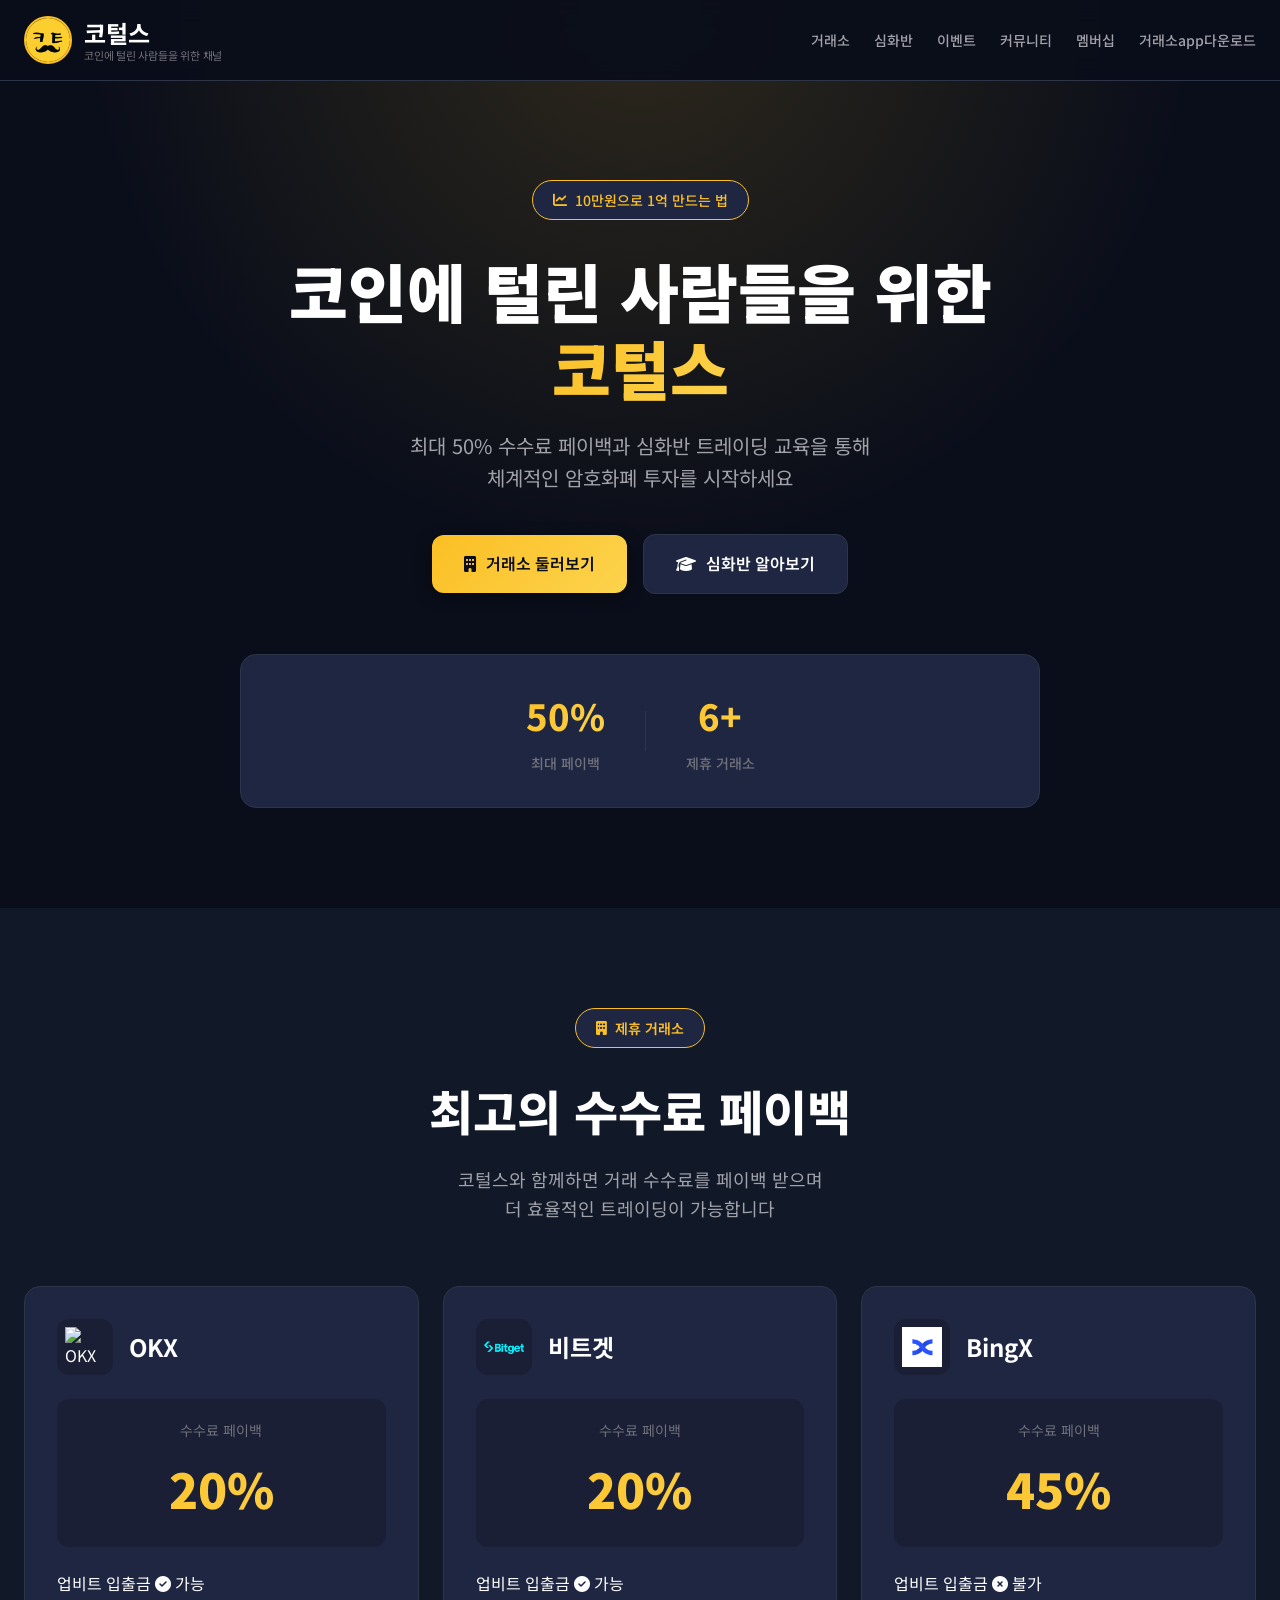
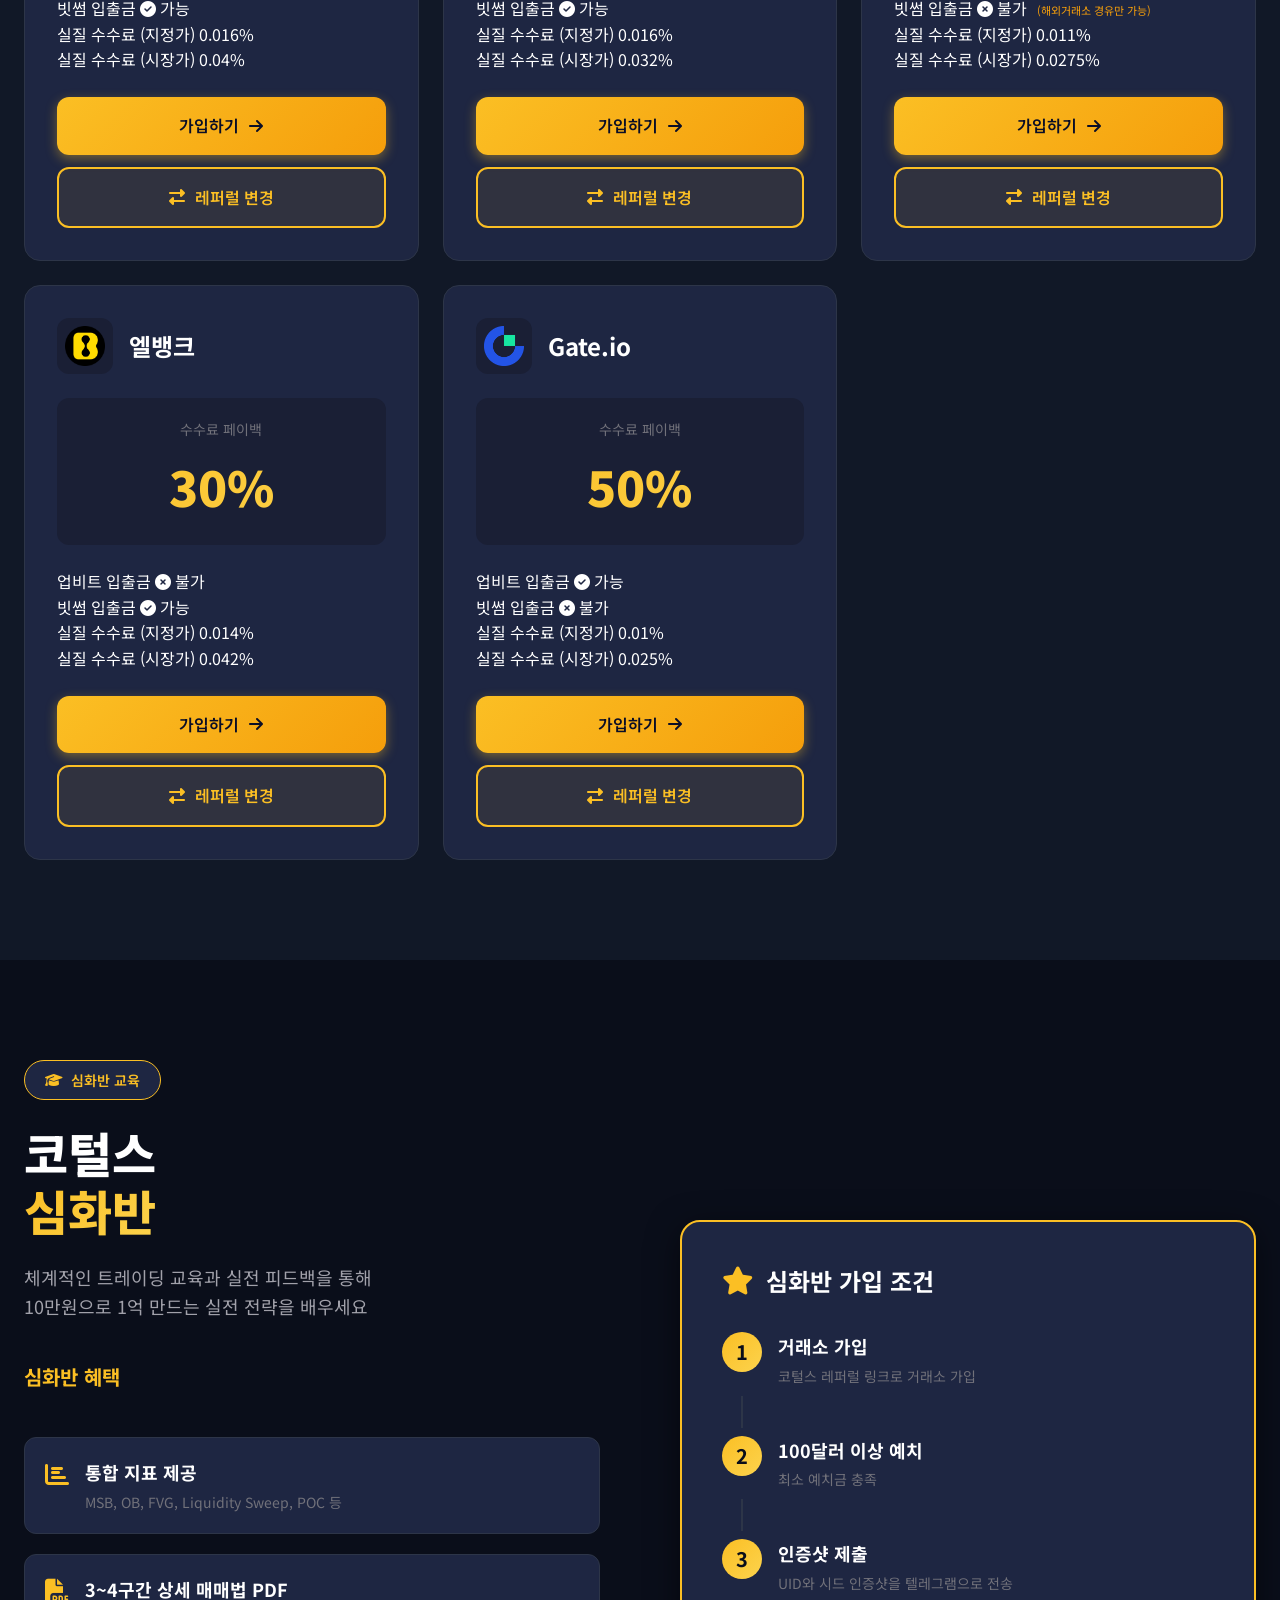
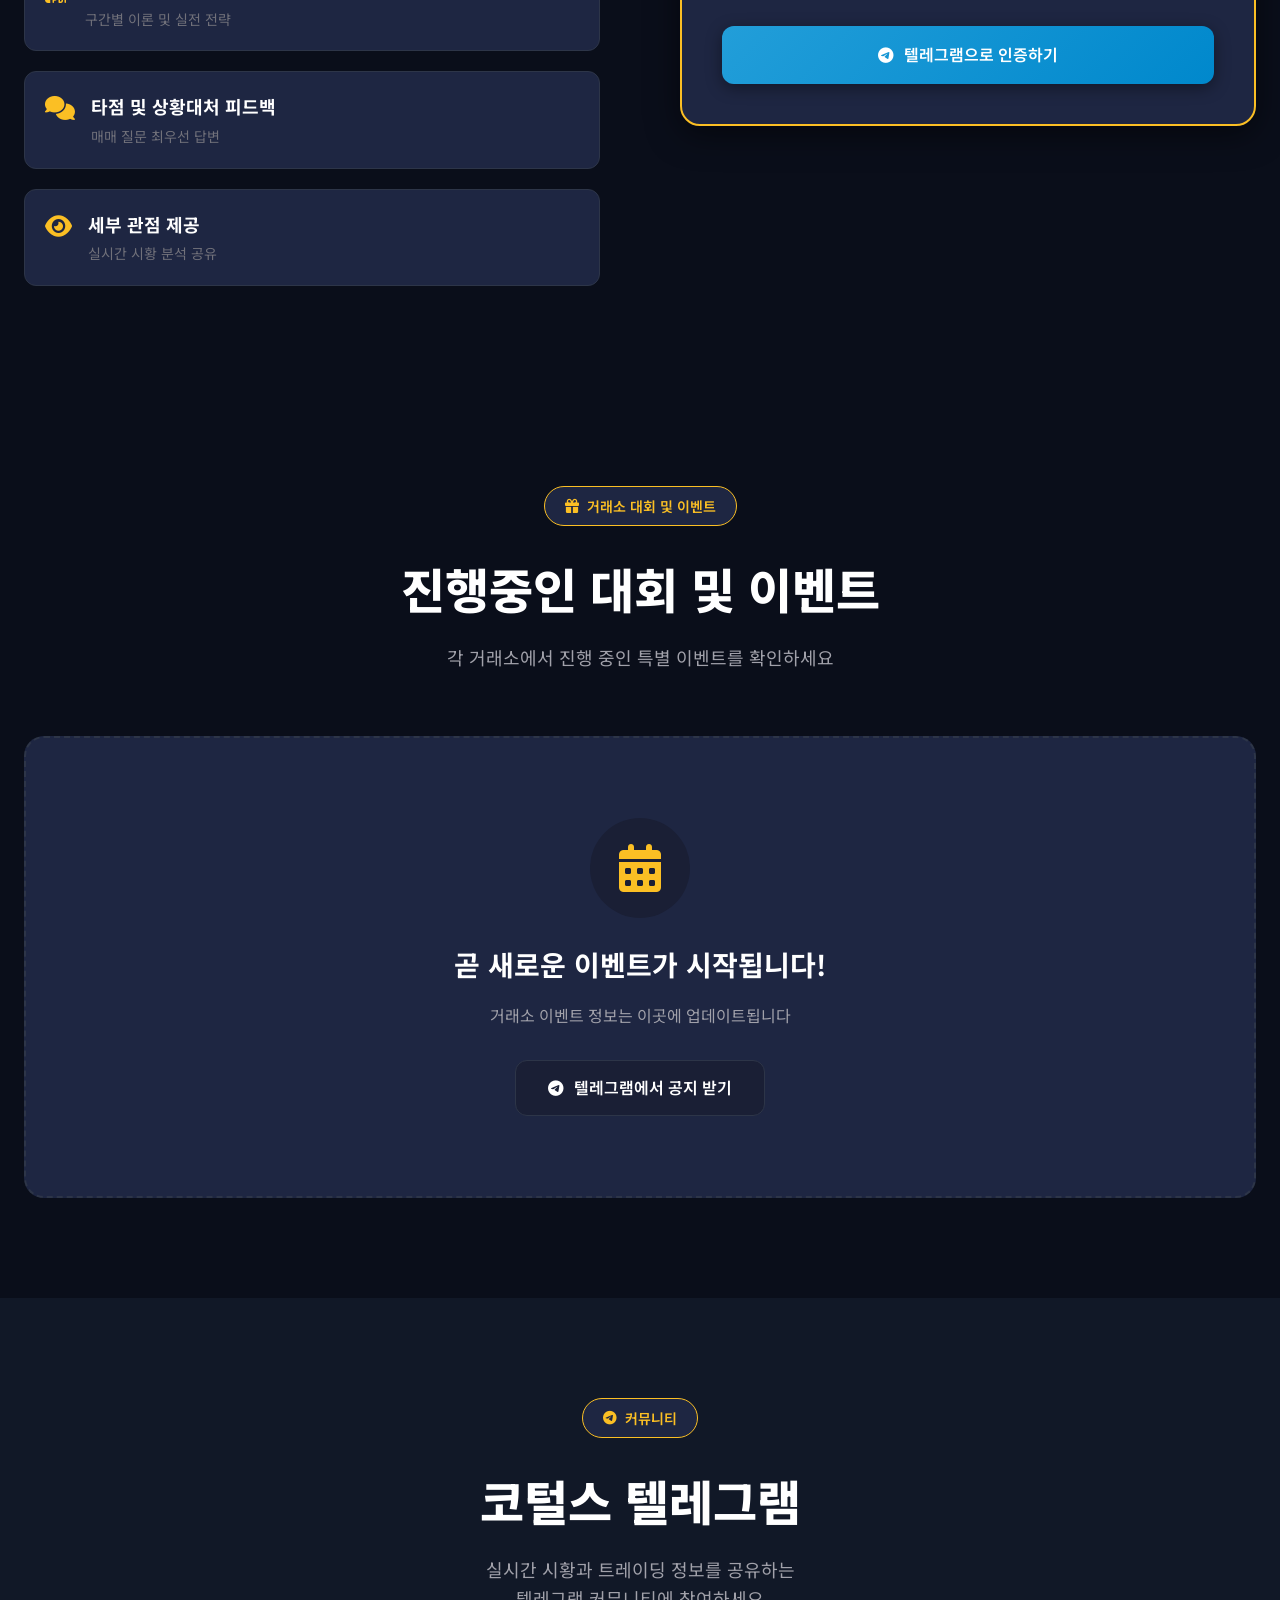
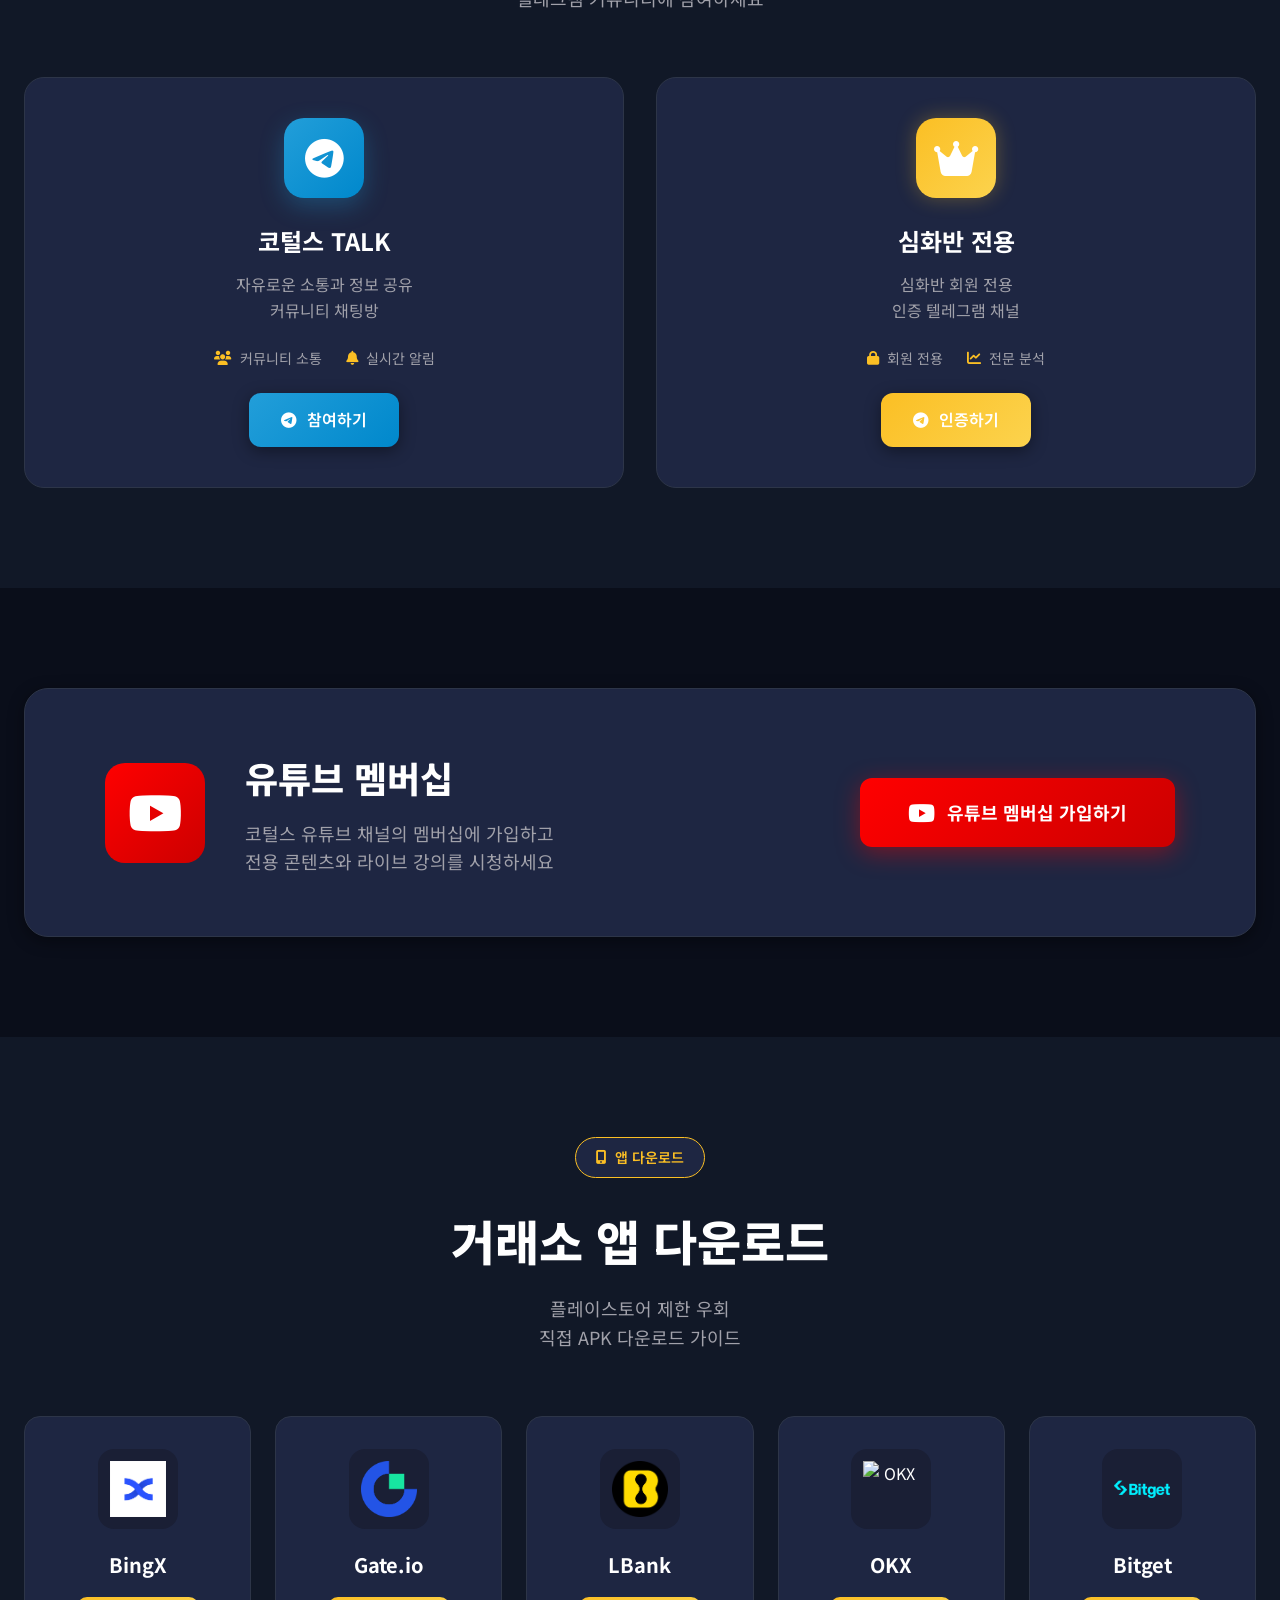
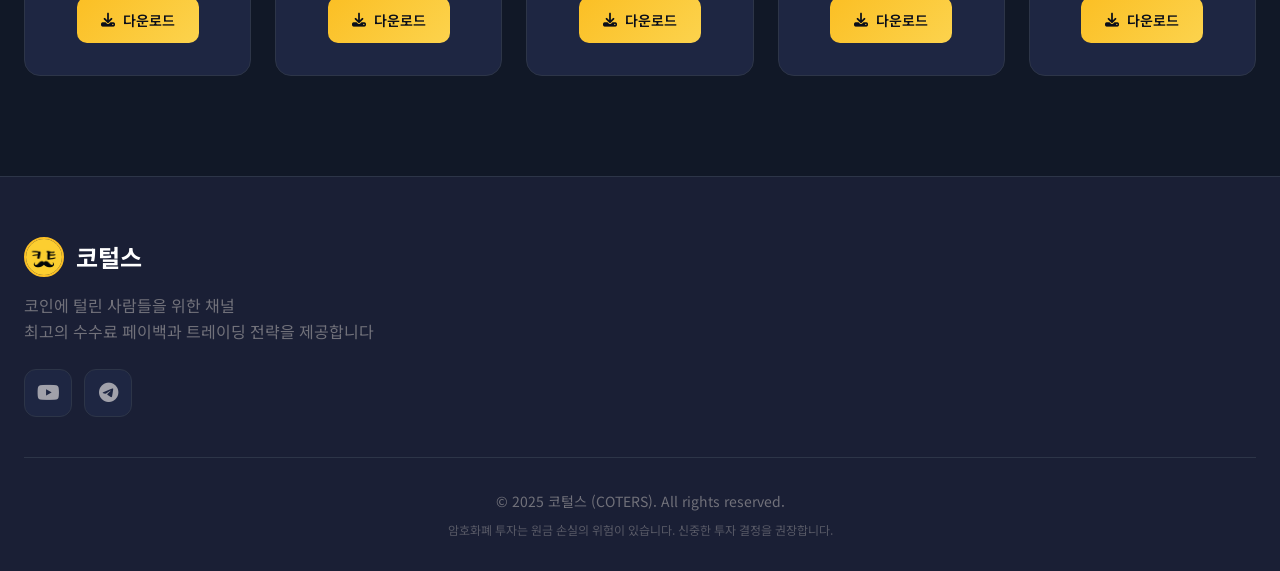
==== index.html @ d2470743 "Add files via upload" ====
<!DOCTYPE html>
<html lang="ko">
<head>
    <meta charset="UTF-8">
    <meta name="viewport" content="width=device-width, initial-scale=1.0">
    <title>코털스 - 코인에 털린 사람들을 위한 채널</title>
    <meta name="description" content="암호화폐 거래소 수수료 페이백 정보와 트레이딩 심화반 교육을 제공하는 코털스 커뮤니티">
    
    <!-- Fonts -->
    <link rel="preconnect" href="https://fonts.googleapis.com">
    <link rel="preconnect" href="https://fonts.gstatic.com" crossorigin>
    <link href="https://fonts.googleapis.com/css2?family=Noto+Sans+KR:wght@300;400;500;600;700;900&display=swap" rel="stylesheet">
    
    <!-- Font Awesome -->
    <link rel="stylesheet" href="https://cdn.jsdelivr.net/npm/@fortawesome/fontawesome-free@6.4.0/css/all.min.css">
    
    <!-- CSS -->
    <link rel="stylesheet" href="css/style.css">
</head>
<body>
    <!-- Header -->
    <header class="header">
        <div class="container">
            <div class="header-content">
                <div class="logo">
                    <img src="images/coters-logo.jpg" alt="코털스" class="logo-image">
                    <div class="logo-text-wrapper">
                        <span class="logo-text">코털스</span>
                        <span class="logo-subtitle">코인에 털린 사람들을 위한 채널</span>
                    </div>
                </div>
                <nav class="nav">
                    <a href="#exchanges" class="nav-link">거래소</a>
                    <a href="#premium" class="nav-link">심화반</a>
                    <a href="#events" class="nav-link">이벤트</a>
                    <a href="#community" class="nav-link">커뮤니티</a>
                    <a href="#membership" class="nav-link">멤버십</a>
                    <a href="#app-download" class="nav-link">거래소app다운로드</a>
                </nav>
                <button class="mobile-menu-btn" id="mobileMenuBtn">
                    <i class="fas fa-bars"></i>
                </button>
            </div>
        </div>
    </header>

    <!-- Mobile Menu -->
    <div class="mobile-menu" id="mobileMenu">
        <div class="mobile-menu-content">
            <a href="#exchanges" class="mobile-menu-link">거래소</a>
            <a href="#premium" class="mobile-menu-link">심화반</a>
            <a href="#events" class="mobile-menu-link">이벤트</a>
            <a href="#community" class="mobile-menu-link">커뮤니티</a>
            <a href="#membership" class="mobile-menu-link">멤버십</a>
            <a href="#app-download" class="mobile-menu-link">거래소app다운로드</a>
        </div>
    </div>

    <!-- Hero Section -->
    <section class="hero">
        <div class="hero-background"></div>
        <div class="container">
            <div class="hero-content">
                <div class="hero-badge">
                    <i class="fas fa-chart-line"></i>
                    10만원으로 1억 만드는 법
                </div>
                <h1 class="hero-title">
                    코인에 털린 사람들을 위한<br>
                    <span class="gradient-text">코털스</span>
                </h1>
                <p class="hero-description">
                    최대 50% 수수료 페이백과 심화반 트레이딩 교육을 통해<br>
                    체계적인 암호화폐 투자를 시작하세요
                </p>
                <div class="hero-buttons">
                    <a href="#exchanges" class="btn-hero-primary">
                        <i class="fas fa-building"></i>
                        거래소 둘러보기
                    </a>
                    <a href="#premium" class="btn-hero-secondary">
                        <i class="fas fa-graduation-cap"></i>
                        심화반 알아보기
                    </a>
                </div>
                <div class="hero-stats">
                    <div class="stat-item">
                        <div class="stat-number">50%</div>
                        <div class="stat-label">최대 페이백</div>
                    </div>
                    <div class="stat-divider"></div>
                    <div class="stat-item">
                        <div class="stat-number">6+</div>
                        <div class="stat-label">제휴 거래소</div>
                    </div>
                </div>
            </div>
        </div>
    </section>

    <!-- Exchanges Section -->
    <section class="exchanges" id="exchanges">
        <div class="container">
            <div class="section-header">
                <div class="section-badge">
                    <i class="fas fa-building"></i>
                    제휴 거래소
                </div>
                <h2 class="section-title">최고의 수수료 페이백</h2>
                <p class="section-description">
                    코털스와 함께하면 거래 수수료를 페이백 받으며<br>
                    더 효율적인 트레이딩이 가능합니다
                </p>
            </div>

            <div class="exchanges-grid">
                <!-- OKX -->
                <div class="exchange-card" data-exchange="okx">
                    <div class="exchange-header">
                        <div class="exchange-logo">
                            <img src="images/okx-logo.svg" alt="OKX">
                        </div>
                        <h3 class="exchange-name">OKX</h3>
                    </div>
                    <div class="exchange-payback">
                        <div class="payback-label">수수료 페이백</div>
                        <div class="payback-rate">20%</div>
                    </div>
                    <div class="exchange-info">
                        <div class="info-row">
                            <span class="info-label">업비트 입출금</span>
                            <span class="info-value success"><i class="fas fa-check-circle"></i> 가능</span>
                        </div>
                        <div class="info-row">
                            <span class="info-label">빗썸 입출금</span>
                            <span class="info-value success"><i class="fas fa-check-circle"></i> 가능</span>
                        </div>
                        <div class="info-row">
                            <span class="info-label">실질 수수료 (지정가)</span>
                            <span class="info-value">0.016%</span>
                        </div>
                        <div class="info-row">
                            <span class="info-label">실질 수수료 (시장가)</span>
                            <span class="info-value">0.04%</span>
                        </div>
                    </div>
                    <div class="exchange-buttons">
                        <a href="https://www.okx.com/join/COTERS" target="_blank" class="exchange-btn primary">
                            <span>가입하기</span>
                            <i class="fas fa-arrow-right"></i>
                        </a>
                        <a href="referral-okx.html" class="exchange-btn secondary">
                            <i class="fas fa-exchange-alt"></i>
                            <span>레퍼럴 변경</span>
                        </a>
                    </div>
                </div>

                <!-- Bitget -->
                <div class="exchange-card" data-exchange="bitget">
                    <div class="exchange-header">
                        <div class="exchange-logo">
                            <img src="images/bitget-logo.png" alt="Bitget">
                        </div>
                        <h3 class="exchange-name">비트겟</h3>
                    </div>
                    <div class="exchange-payback">
                        <div class="payback-label">수수료 페이백</div>
                        <div class="payback-rate">20%</div>
                    </div>
                    <div class="exchange-info">
                        <div class="info-row">
                            <span class="info-label">업비트 입출금</span>
                            <span class="info-value success"><i class="fas fa-check-circle"></i> 가능</span>
                        </div>
                        <div class="info-row">
                            <span class="info-label">빗썸 입출금</span>
                            <span class="info-value success"><i class="fas fa-check-circle"></i> 가능</span>
                        </div>
                        <div class="info-row">
                            <span class="info-label">실질 수수료 (지정가)</span>
                            <span class="info-value">0.016%</span>
                        </div>
                        <div class="info-row">
                            <span class="info-label">실질 수수료 (시장가)</span>
                            <span class="info-value">0.032%</span>
                        </div>
                    </div>
                    <div class="exchange-buttons">
                        <a href="https://partner.bitget.com/bg/COTERS20" target="_blank" class="exchange-btn primary">
                            <span>가입하기</span>
                            <i class="fas fa-arrow-right"></i>
                        </a>
                        <a href="referral-bitget.html" class="exchange-btn secondary">
                            <i class="fas fa-exchange-alt"></i>
                            <span>레퍼럴 변경</span>
                        </a>
                    </div>
                </div>

                <!-- BingX -->
                <div class="exchange-card" data-exchange="bingx">
                    <div class="exchange-header">
                        <div class="exchange-logo">
                            <img src="images/bingx-logo-new.png" alt="BingX">
                        </div>
                        <h3 class="exchange-name">BingX</h3>
                    </div>
                    <div class="exchange-payback">
                        <div class="payback-label">수수료 페이백</div>
                        <div class="payback-rate">45%</div>
                    </div>
                    <div class="exchange-info">
                        <div class="info-row">
                            <span class="info-label">업비트 입출금</span>
                            <span class="info-value error"><i class="fas fa-times-circle"></i> 불가</span>
                        </div>
                        <div class="info-row">
                            <span class="info-label">빗썸 입출금</span>
                            <span class="info-value error"><i class="fas fa-times-circle"></i> 불가 <span style="font-size: 11px; color: #f59e0b; margin-left: 6px;">(해외거래소 경유만 가능)</span></span>
                        </div>
                        <div class="info-row">
                            <span class="info-label">실질 수수료 (지정가)</span>
                            <span class="info-value">0.011%</span>
                        </div>
                        <div class="info-row">
                            <span class="info-label">실질 수수료 (시장가)</span>
                            <span class="info-value">0.0275%</span>
                        </div>
                    </div>
                    <div class="exchange-buttons">
                        <a href="https://bingx.com/partner/COTERS/" target="_blank" class="exchange-btn primary">
                            <span>가입하기</span>
                            <i class="fas fa-arrow-right"></i>
                        </a>
                        <a href="referral-bingx.html" class="exchange-btn secondary">
                            <i class="fas fa-exchange-alt"></i>
                            <span>레퍼럴 변경</span>
                        </a>
                    </div>
                </div>


                <!-- LBank -->
                <div class="exchange-card" data-exchange="lbank">
                    <div class="exchange-header">
                        <div class="exchange-logo">
                            <img src="images/lbank-logo-final.png" alt="LBank">
                        </div>
                        <h3 class="exchange-name">엘뱅크</h3>
                    </div>
                    <div class="exchange-payback">
                        <div class="payback-label">수수료 페이백</div>
                        <div class="payback-rate">30%</div>
                    </div>
                    <div class="exchange-info">
                        <div class="info-row">
                            <span class="info-label">업비트 입출금</span>
                            <span class="info-value error"><i class="fas fa-times-circle"></i> 불가</span>
                        </div>
                        <div class="info-row">
                            <span class="info-label">빗썸 입출금</span>
                            <span class="info-value success"><i class="fas fa-check-circle"></i> 가능</span>
                        </div>
                        <div class="info-row">
                            <span class="info-label">실질 수수료 (지정가)</span>
                            <span class="info-value">0.014%</span>
                        </div>
                        <div class="info-row">
                            <span class="info-label">실질 수수료 (시장가)</span>
                            <span class="info-value">0.042%</span>
                        </div>
                    </div>
                    <div class="exchange-buttons">
                        <a href="https://lbank.com/ref/COTERS" target="_blank" class="exchange-btn primary">
                            <span>가입하기</span>
                            <i class="fas fa-arrow-right"></i>
                        </a>
                        <a href="referral-lbank.html" class="exchange-btn secondary">
                            <i class="fas fa-exchange-alt"></i>
                            <span>레퍼럴 변경</span>
                        </a>
                    </div>
                </div>

                <!-- Gate.io -->
                <div class="exchange-card" data-exchange="gate">
                    <div class="exchange-header">
                        <div class="exchange-logo">
                            <img src="images/gate-logo.png" alt="Gate.io">
                        </div>
                        <h3 class="exchange-name">Gate.io</h3>
                    </div>
                    <div class="exchange-payback">
                        <div class="payback-label">수수료 페이백</div>
                        <div class="payback-rate">50%</div>
                    </div>
                    <div class="exchange-info">
                        <div class="info-row">
                            <span class="info-label">업비트 입출금</span>
                            <span class="info-value success"><i class="fas fa-check-circle"></i> 가능</span>
                        </div>
                        <div class="info-row">
                            <span class="info-label">빗썸 입출금</span>
                            <span class="info-value error"><i class="fas fa-times-circle"></i> 불가</span>
                        </div>
                        <div class="info-row">
                            <span class="info-label">실질 수수료 (지정가)</span>
                            <span class="info-value">0.01%</span>
                        </div>
                        <div class="info-row">
                            <span class="info-label">실질 수수료 (시장가)</span>
                            <span class="info-value">0.025%</span>
                        </div>
                    </div>
                    <div class="exchange-buttons">
                        <a href="https://www.gate.com/share/COTERS" target="_blank" class="exchange-btn primary">
                            <span>가입하기</span>
                            <i class="fas fa-arrow-right"></i>
                        </a>
                        <a href="referral-gate.html" class="exchange-btn secondary">
                            <i class="fas fa-exchange-alt"></i>
                            <span>레퍼럴 변경</span>
                        </a>
                    </div>
                </div>
            </div>
        </div>
    </section>

    <!-- Premium Class Section -->
    <section class="premium" id="premium">
        <div class="container">
            <div class="premium-content">
                <div class="premium-left">
                    <div class="section-badge">
                        <i class="fas fa-graduation-cap"></i>
                        심화반 교육
                    </div>
                    <h2 class="premium-title">
                        코털스<br>
                        <span class="gradient-text">심화반</span>
                    </h2>
                    <p class="premium-description">
                        체계적인 트레이딩 교육과 실전 피드백을 통해<br>
                        10만원으로 1억 만드는 실전 전략을 배우세요
                    </p>
                    
                    <div class="premium-benefits">
                        <h3 class="benefits-title">심화반 혜택</h3>
                        <div class="benefit-item">
                            <i class="fas fa-chart-bar"></i>
                            <div>
                                <div class="benefit-name">통합 지표 제공</div>
                                <div class="benefit-desc">MSB, OB, FVG, Liquidity Sweep, POC 등</div>
                            </div>
                        </div>
                        <div class="benefit-item">
                            <i class="fas fa-file-pdf"></i>
                            <div>
                                <div class="benefit-name">3~4구간 상세 매매법 PDF</div>
                                <div class="benefit-desc">구간별 이론 및 실전 전략</div>
                            </div>
                        </div>
                        <div class="benefit-item">
                            <i class="fas fa-comments"></i>
                            <div>
                                <div class="benefit-name">타점 및 상황대처 피드백</div>
                                <div class="benefit-desc">매매 질문 최우선 답변</div>
                            </div>
                        </div>
                        <div class="benefit-item">
                            <i class="fas fa-eye"></i>
                            <div>
                                <div class="benefit-name">세부 관점 제공</div>
                                <div class="benefit-desc">실시간 시황 분석 공유</div>
                            </div>
                        </div>
                    </div>
                </div>
                
                <div class="premium-right">
                    <div class="premium-card">
                        <div class="premium-card-header">
                            <i class="fas fa-star"></i>
                            <h3>심화반 가입 조건</h3>
                        </div>
                        <div class="premium-steps">
                            <div class="step-item">
                                <div class="step-number">1</div>
                                <div class="step-content">
                                    <div class="step-title">거래소 가입</div>
                                    <div class="step-desc">코털스 레퍼럴 링크로 거래소 가입</div>
                                </div>
                            </div>
                            <div class="step-divider"></div>
                            <div class="step-item">
                                <div class="step-number">2</div>
                                <div class="step-content">
                                    <div class="step-title">100달러 이상 예치</div>
                                    <div class="step-desc">최소 예치금 충족</div>
                                </div>
                            </div>
                            <div class="step-divider"></div>
                            <div class="step-item">
                                <div class="step-number">3</div>
                                <div class="step-content">
                                    <div class="step-title">인증샷 제출</div>
                                    <div class="step-desc">UID와 시드 인증샷을 텔레그램으로 전송</div>
                                </div>
                            </div>
                        </div>
                        <div class="premium-actions">
                            <a href="https://t.me/coterstube" target="_blank" class="btn-premium">
                                <i class="fab fa-telegram"></i>
                                텔레그램으로 인증하기
                            </a>
                        </div>
                    </div>
                </div>
            </div>
        </div>
    </section>

    <!-- Events Section -->
    <section class="events" id="events">
        <div class="container">
            <div class="section-header">
                <div class="section-badge">
                    <i class="fas fa-gift"></i>
                    거래소 대회 및 이벤트
                </div>
                <h2 class="section-title">진행중인 대회 및 이벤트</h2>
                <p class="section-description">
                    각 거래소에서 진행 중인 특별 이벤트를 확인하세요
                </p>
            </div>

            <div class="events-placeholder">
                <div class="placeholder-icon">
                    <i class="fas fa-calendar-alt"></i>
                </div>
                <h3>곧 새로운 이벤트가 시작됩니다!</h3>
                <p>거래소 이벤트 정보는 이곳에 업데이트됩니다</p>
                <a href="http://t.me/coters_talk" target="_blank" class="btn-secondary">
                    <i class="fab fa-telegram"></i>
                    텔레그램에서 공지 받기
                </a>
            </div>
        </div>
    </section>

    <!-- Community Section -->
    <section class="community" id="community">
        <div class="container">
            <div class="section-header">
                <div class="section-badge">
                    <i class="fab fa-telegram"></i>
                    커뮤니티
                </div>
                <h2 class="section-title">코털스 텔레그램</h2>
                <p class="section-description">
                    실시간 시황과 트레이딩 정보를 공유하는<br>
                    텔레그램 커뮤니티에 참여하세요
                </p>
            </div>

            <div class="community-grid">
                <div class="community-card">
                    <div class="community-icon">
                        <i class="fab fa-telegram"></i>
                    </div>
                    <h3 class="community-name">코털스 TALK</h3>
                    <p class="community-desc">
                        자유로운 소통과 정보 공유<br>
                        커뮤니티 채팅방
                    </p>
                    <div class="community-features">
                        <div class="community-feature">
                            <i class="fas fa-users"></i>
                            <span>커뮤니티 소통</span>
                        </div>
                        <div class="community-feature">
                            <i class="fas fa-bell"></i>
                            <span>실시간 알림</span>
                        </div>
                    </div>
                    <a href="http://t.me/coters_talk" target="_blank" class="btn-telegram">
                        <i class="fab fa-telegram"></i>
                        참여하기
                    </a>
                </div>

                <div class="community-card">
                    <div class="community-icon premium-icon">
                        <i class="fas fa-crown"></i>
                    </div>
                    <h3 class="community-name">심화반 전용</h3>
                    <p class="community-desc">
                        심화반 회원 전용<br>
                        인증 텔레그램 채널
                    </p>
                    <div class="community-features">
                        <div class="community-feature">
                            <i class="fas fa-lock"></i>
                            <span>회원 전용</span>
                        </div>
                        <div class="community-feature">
                            <i class="fas fa-chart-line"></i>
                            <span>전문 분석</span>
                        </div>
                    </div>
                    <a href="https://t.me/coterstube" target="_blank" class="btn-telegram premium-btn">
                        <i class="fab fa-telegram"></i>
                        인증하기
                    </a>
                </div>
            </div>
        </div>
    </section>

    <!-- Membership Section -->
    <section class="membership" id="membership">
        <div class="container">
            <div class="membership-card">
                <div class="membership-icon">
                    <i class="fab fa-youtube"></i>
                </div>
                <div class="membership-content">
                    <h2 class="membership-title">유튜브 멤버십</h2>
                    <p class="membership-description">
                        코털스 유튜브 채널의 멤버십에 가입하고<br>
                        전용 콘텐츠와 라이브 강의를 시청하세요
                    </p>
                </div>
                <a href="https://www.youtube.com/channel/UC6f5cQEVfoz9rLk7pMXTzYg/join" target="_blank" class="btn-membership-large">
                    <i class="fab fa-youtube"></i>
                    유튜브 멤버십 가입하기
                </a>
            </div>
        </div>
    </section>

    <!-- App Download Section -->
    <section class="app-download" id="app-download">
        <div class="container">
            <div class="section-header">
                <div class="section-badge">
                    <i class="fas fa-mobile-alt"></i>
                    앱 다운로드
                </div>
                <h2 class="section-title">거래소 앱 다운로드</h2>
                <p class="section-description">
                    플레이스토어 제한 우회<br>
                    직접 APK 다운로드 가이드
                </p>
            </div>

            <div class="app-grid">
                <div class="app-card">
                    <div class="app-icon">
                        <img src="images/bingx-logo-new.png" alt="BingX">
                    </div>
                    <h3 class="app-name">BingX</h3>
                    <a href="https://bingx.com/en-us/download/" target="_blank" class="btn-app-download">
                        <i class="fas fa-download"></i>
                        다운로드
                    </a>
                </div>

                <div class="app-card">
                    <div class="app-icon">
                        <img src="images/gate-logo.png" alt="Gate.io">
                    </div>
                    <h3 class="app-name">Gate.io</h3>
                    <a href="https://www.gate.io/appdownload" target="_blank" class="btn-app-download">
                        <i class="fas fa-download"></i>
                        다운로드
                    </a>
                </div>

                <div class="app-card">
                    <div class="app-icon">
                        <img src="images/lbank-logo-final.png" alt="LBank">
                    </div>
                    <h3 class="app-name">LBank</h3>
                    <a href="https://www.lbank.com/download" target="_blank" class="btn-app-download">
                        <i class="fas fa-download"></i>
                        다운로드
                    </a>
                </div>

                <div class="app-card">
                    <div class="app-icon">
                        <img src="images/okx-logo.svg" alt="OKX">
                    </div>
                    <h3 class="app-name">OKX</h3>
                    <a href="https://www.okx.com/download" target="_blank" class="btn-app-download">
                        <i class="fas fa-download"></i>
                        다운로드
                    </a>
                </div>

                <div class="app-card">
                    <div class="app-icon">
                        <img src="images/bitget-logo.png" alt="Bitget">
                    </div>
                    <h3 class="app-name">Bitget</h3>
                    <a href="https://www.bitget.com/download" target="_blank" class="btn-app-download">
                        <i class="fas fa-download"></i>
                        다운로드
                    </a>
                </div>
            </div>
        </div>
    </section>

    <!-- Footer -->
    <footer class="footer">
        <div class="container">
            <div class="footer-content">
                <div class="footer-left">
                    <div class="footer-logo">
                        <img src="images/coters-logo.jpg" alt="코털스" class="footer-logo-image">
                        <span>코털스</span>
                    </div>
                    <p class="footer-description">
                        코인에 털린 사람들을 위한 채널<br>
                        최고의 수수료 페이백과 트레이딩 전략을 제공합니다
                    </p>
                    <div class="footer-social">
                        <a href="https://www.youtube.com/@코털스-선털" target="_blank" class="social-link" aria-label="YouTube">
                            <i class="fab fa-youtube"></i>
                        </a>
                        <a href="http://t.me/coters_talk" target="_blank" class="social-link" aria-label="Telegram">
                            <i class="fab fa-telegram"></i>
                        </a>
                    </div>
                </div>
            </div>
            <div class="footer-bottom">
                <p class="footer-copyright">
                    © 2025 코털스 (COTERS). All rights reserved.
                </p>
                <p class="footer-disclaimer">
                    암호화폐 투자는 원금 손실의 위험이 있습니다. 신중한 투자 결정을 권장합니다.
                </p>
            </div>
        </div>
    </footer>

    <!-- Scroll to Top Button -->
    <button class="scroll-top" id="scrollTop" aria-label="Scroll to top">
        <i class="fas fa-arrow-up"></i>
    </button>

    <!-- JavaScript -->
    <script src="js/main.js"></script>
</body>
</html>
---- css/style.css ----
/* ===========================
   Variables & Reset
   =========================== */

:root {
    /* Colors - Dark Mode with Yellow Accent */
    --bg-primary: #0a0e1a;
    --bg-secondary: #111827;
    --bg-tertiary: #1a1f35;
    --bg-card: #1e2642;
    --bg-card-hover: #252d4a;
    
    /* Text Colors */
    --text-primary: #ffffff;
    --text-secondary: #a1a1aa;
    --text-tertiary: #71717a;
    
    /* Yellow Accent Colors (코털스 컬러) */
    --accent-primary: #fbbf24;
    --accent-secondary: #fcd34d;
    --accent-gradient: linear-gradient(135deg, #fbbf24 0%, #fcd34d 100%);
    
    /* Success & Highlight */
    --success: #10b981;
    --warning: #fb923c;
    --info: #3b82f6;
    
    /* Border & Shadow */
    --border-color: #2d3548;
    --shadow-sm: 0 2px 8px rgba(0, 0, 0, 0.3);
    --shadow-md: 0 4px 16px rgba(0, 0, 0, 0.4);
    --shadow-lg: 0 8px 32px rgba(0, 0, 0, 0.5);
    --shadow-glow: 0 0 20px rgba(251, 191, 36, 0.3);
    
    /* Spacing */
    --container-max-width: 1280px;
    --section-padding: 100px;
    --section-padding-mobile: 60px;
    
    /* Transitions */
    --transition-fast: 0.2s ease;
    --transition-normal: 0.3s ease;
    --transition-slow: 0.5s ease;
}

* {
    margin: 0;
    padding: 0;
    box-sizing: border-box;
}

html {
    scroll-behavior: smooth;
}

body {
    font-family: 'Noto Sans KR', -apple-system, BlinkMacSystemFont, 'Segoe UI', sans-serif;
    background-color: var(--bg-primary);
    color: var(--text-primary);
    line-height: 1.6;
    overflow-x: hidden;
}

/* ===========================
   Container & Utilities
   =========================== */

.container {
    max-width: var(--container-max-width);
    margin: 0 auto;
    padding: 0 24px;
}

.gradient-text {
    background: var(--accent-gradient);
    -webkit-background-clip: text;
    -webkit-text-fill-color: transparent;
    background-clip: text;
}

/* ===========================
   Header
   =========================== */

.header {
    position: fixed;
    top: 0;
    left: 0;
    right: 0;
    z-index: 1000;
    background: rgba(10, 14, 26, 0.95);
    backdrop-filter: blur(12px);
    border-bottom: 1px solid var(--border-color);
    transition: var(--transition-normal);
}

.header-content {
    display: flex;
    align-items: center;
    justify-content: space-between;
    height: 80px;
}

.logo {
    display: flex;
    align-items: center;
    gap: 12px;
    cursor: pointer;
}

.logo-image {
    width: 48px;
    height: 48px;
    border-radius: 50%;
    object-fit: cover;
    border: 2px solid var(--accent-primary);
}

.logo-text-wrapper {
    display: flex;
    flex-direction: column;
    gap: 2px;
}

.logo-text {
    font-size: 24px;
    font-weight: 700;
    color: var(--text-primary);
    line-height: 1.2;
}

.logo-subtitle {
    font-size: 11px;
    font-weight: 400;
    color: var(--text-tertiary);
    letter-spacing: -0.02em;
    line-height: 1;
}

.nav {
    display: flex;
    align-items: center;
    gap: 24px;
}

.nav-link {
    color: var(--text-secondary);
    text-decoration: none;
    font-weight: 500;
    font-size: 14px;
    transition: var(--transition-fast);
    position: relative;
}

.nav-link:hover {
    color: var(--accent-primary);
}

.nav-link::after {
    content: '';
    position: absolute;
    bottom: -4px;
    left: 0;
    width: 0;
    height: 2px;
    background: var(--accent-gradient);
    transition: var(--transition-normal);
}

.nav-link:hover::after {
    width: 100%;
}

.btn-primary {
    padding: 10px 20px;
    background: var(--accent-gradient);
    color: var(--bg-primary);
    text-decoration: none;
    border-radius: 8px;
    font-weight: 600;
    font-size: 14px;
    display: flex;
    align-items: center;
    gap: 8px;
    transition: var(--transition-normal);
    box-shadow: var(--shadow-sm);
}

.btn-primary:hover {
    transform: translateY(-2px);
    box-shadow: var(--shadow-glow);
}

.mobile-menu-btn {
    display: none;
    background: none;
    border: none;
    color: var(--text-primary);
    font-size: 24px;
    cursor: pointer;
}

/* Mobile Menu */
.mobile-menu {
    position: fixed;
    top: 80px;
    left: 0;
    right: 0;
    background: var(--bg-secondary);
    border-bottom: 1px solid var(--border-color);
    transform: translateY(-100%);
    opacity: 0;
    transition: var(--transition-normal);
    z-index: 999;
    max-height: calc(100vh - 80px);
    overflow-y: auto;
}

.mobile-menu.active {
    transform: translateY(0);
    opacity: 1;
}

.mobile-menu-content {
    padding: 24px;
    display: flex;
    flex-direction: column;
    gap: 16px;
}

.mobile-menu-link {
    color: var(--text-secondary);
    text-decoration: none;
    font-weight: 500;
    padding: 12px 16px;
    border-radius: 8px;
    transition: var(--transition-fast);
}

.mobile-menu-link:hover {
    background: var(--bg-tertiary);
    color: var(--accent-primary);
}

.mobile-btn {
    justify-content: center;
    margin-top: 8px;
}

/* ===========================
   Hero Section
   =========================== */

.hero {
    position: relative;
    padding: 180px 0 100px;
    overflow: hidden;
}

.hero-background {
    position: absolute;
    top: 0;
    left: 0;
    right: 0;
    bottom: 0;
    background: radial-gradient(circle at 50% 0%, rgba(251, 191, 36, 0.15) 0%, transparent 50%);
    z-index: 0;
}

.hero-content {
    position: relative;
    z-index: 1;
    text-align: center;
    max-width: 800px;
    margin: 0 auto;
}

.hero-badge {
    display: inline-flex;
    align-items: center;
    gap: 8px;
    padding: 8px 20px;
    background: var(--bg-card);
    border: 1px solid var(--accent-primary);
    border-radius: 50px;
    font-size: 14px;
    font-weight: 500;
    color: var(--accent-primary);
    margin-bottom: 32px;
    animation: fadeInDown 0.8s ease;
}

.hero-badge i {
    color: var(--accent-primary);
}

.hero-title {
    font-size: 64px;
    font-weight: 900;
    line-height: 1.2;
    margin-bottom: 24px;
    animation: fadeInUp 0.8s ease 0.2s backwards;
}

.hero-description {
    font-size: 20px;
    color: var(--text-secondary);
    margin-bottom: 40px;
    line-height: 1.6;
    animation: fadeInUp 0.8s ease 0.4s backwards;
}

.hero-buttons {
    display: flex;
    align-items: center;
    justify-content: center;
    gap: 16px;
    margin-bottom: 60px;
    animation: fadeInUp 0.8s ease 0.6s backwards;
}

.btn-hero-primary,
.btn-hero-secondary {
    padding: 16px 32px;
    border-radius: 12px;
    font-weight: 600;
    font-size: 16px;
    text-decoration: none;
    display: flex;
    align-items: center;
    gap: 10px;
    transition: var(--transition-normal);
}

.btn-hero-primary {
    background: var(--accent-gradient);
    color: var(--bg-primary);
    box-shadow: var(--shadow-md);
}

.btn-hero-primary:hover {
    transform: translateY(-3px);
    box-shadow: var(--shadow-glow);
}

.btn-hero-secondary {
    background: var(--bg-card);
    color: var(--text-primary);
    border: 1px solid var(--border-color);
}

.btn-hero-secondary:hover {
    background: var(--bg-card-hover);
    border-color: var(--accent-primary);
    color: var(--accent-primary);
    transform: translateY(-3px);
}

.hero-stats {
    display: flex;
    align-items: center;
    justify-content: center;
    gap: 40px;
    padding: 32px;
    background: var(--bg-card);
    border: 1px solid var(--border-color);
    border-radius: 16px;
    animation: fadeInUp 0.8s ease 0.8s backwards;
}

.stat-item {
    text-align: center;
}

.stat-number {
    font-size: 36px;
    font-weight: 800;
    background: var(--accent-gradient);
    -webkit-background-clip: text;
    -webkit-text-fill-color: transparent;
    background-clip: text;
    margin-bottom: 8px;
}

.stat-label {
    font-size: 14px;
    color: var(--text-tertiary);
    font-weight: 500;
}

.stat-divider {
    width: 1px;
    height: 40px;
    background: var(--border-color);
}

/* ===========================
   Section Headers
   =========================== */

.section-header {
    text-align: center;
    margin-bottom: 64px;
}

.section-badge {
    display: inline-flex;
    align-items: center;
    gap: 8px;
    padding: 8px 20px;
    background: var(--bg-card);
    border: 1px solid var(--accent-primary);
    border-radius: 50px;
    font-size: 14px;
    font-weight: 600;
    color: var(--accent-primary);
    margin-bottom: 24px;
}

.section-title {
    font-size: 48px;
    font-weight: 800;
    margin-bottom: 16px;
}

.section-description {
    font-size: 18px;
    color: var(--text-secondary);
    line-height: 1.6;
}

/* ===========================
   Exchanges Section
   =========================== */

.exchanges {
    padding: var(--section-padding) 0;
    background: var(--bg-secondary);
}

.exchanges-grid {
    display: grid;
    grid-template-columns: repeat(auto-fit, minmax(320px, 1fr));
    gap: 24px;
}

.exchange-card {
    position: relative;
    background: var(--bg-card);
    border: 1px solid var(--border-color);
    border-radius: 16px;
    padding: 32px;
    transition: var(--transition-normal);
    overflow: hidden;
}

.exchange-card::before {
    content: '';
    position: absolute;
    top: 0;
    left: 0;
    right: 0;
    height: 4px;
    background: var(--accent-gradient);
    transform: scaleX(0);
    transition: var(--transition-normal);
}

.exchange-card:hover {
    transform: translateY(-8px);
    box-shadow: var(--shadow-lg);
    border-color: var(--accent-primary);
}

.exchange-card:hover::before {
    transform: scaleX(1);
}

.exchange-badge {
    position: absolute;
    top: 16px;
    right: 16px;
    padding: 6px 14px;
    background: var(--accent-gradient);
    border-radius: 20px;
    font-size: 12px;
    font-weight: 700;
    color: var(--bg-primary);
    display: flex;
    align-items: center;
    gap: 6px;
}

.exchange-header {
    display: flex;
    align-items: center;
    gap: 16px;
    margin-bottom: 24px;
}

.exchange-logo {
    width: 56px;
    height: 56px;
    background: var(--bg-tertiary);
    border-radius: 12px;
    display: flex;
    align-items: center;
    justify-content: center;
    padding: 8px;
}

.exchange-logo img {
    width: 100%;
    height: 100%;
    object-fit: contain;
}

.exchange-name {
    font-size: 24px;
    font-weight: 700;
}

.exchange-payback {
    padding: 20px;
    background: var(--bg-tertiary);
    border-radius: 12px;
    text-align: center;
    margin-bottom: 24px;
}

.payback-label {
    font-size: 14px;
    color: var(--text-tertiary);
    margin-bottom: 8px;
}

.payback-rate {
    font-size: 48px;
    font-weight: 900;
    background: var(--accent-gradient);
    -webkit-background-clip: text;
    -webkit-text-fill-color: transparent;
    background-clip: text;
}

.exchange-features {
    margin-bottom: 24px;
}

.feature-item {
    display: flex;
    align-items: center;
    gap: 12px;
    padding: 12px 0;
    color: var(--text-secondary);
}

.feature-item i {
    color: var(--success);
    font-size: 16px;
}

/* Exchange Buttons */
.exchange-buttons {
    display: flex;
    flex-direction: column;
    gap: 12px;
    margin-top: 24px;
}

.exchange-btn {
    display: flex;
    align-items: center;
    justify-content: center;
    gap: 10px;
    width: 100%;
    padding: 16px 24px;
    text-decoration: none;
    border-radius: 12px;
    font-weight: 600;
    font-size: 16px;
    transition: all 0.3s ease;
}

.exchange-btn.primary {
    background: linear-gradient(135deg, #fbbf24 0%, #f59e0b 100%);
    color: #0a0e27;
    border: none;
    box-shadow: 0 4px 12px rgba(251, 191, 36, 0.4);
}

.exchange-btn.primary:hover {
    background: linear-gradient(135deg, #fcd34d 0%, #fbbf24 100%);
    box-shadow: 0 6px 20px rgba(251, 191, 36, 0.6);
    transform: translateY(-2px);
}

.exchange-btn.secondary {
    background: rgba(251, 191, 36, 0.08);
    color: #fbbf24;
    border: 2px solid #fbbf24;
}

.exchange-btn.secondary:hover {
    background: rgba(251, 191, 36, 0.15);
    border-color: #fcd34d;
    color: #fcd34d;
    transform: translateY(-2px);
}

.exchange-btn i {
    font-size: 16px;
}

.exchange-btn span {
    font-weight: 600;
}

/* ===========================
   Premium Section
   =========================== */

.premium {
    padding: var(--section-padding) 0;
    background: var(--bg-primary);
}

.premium-content {
    display: grid;
    grid-template-columns: 1fr 1fr;
    gap: 80px;
    align-items: center;
}

.premium-title {
    font-size: 48px;
    font-weight: 800;
    line-height: 1.2;
    margin-bottom: 24px;
}

.premium-description {
    font-size: 18px;
    color: var(--text-secondary);
    margin-bottom: 40px;
    line-height: 1.6;
}

.benefits-title {
    font-size: 20px;
    font-weight: 700;
    margin-bottom: 24px;
    color: var(--accent-primary);
}

.premium-benefits {
    display: flex;
    flex-direction: column;
    gap: 20px;
}

.benefit-item {
    display: flex;
    align-items: flex-start;
    gap: 16px;
    padding: 20px;
    background: var(--bg-card);
    border: 1px solid var(--border-color);
    border-radius: 12px;
    transition: var(--transition-normal);
}

.benefit-item:hover {
    background: var(--bg-card-hover);
    border-color: var(--accent-primary);
}

.benefit-item i {
    font-size: 24px;
    color: var(--accent-primary);
    margin-top: 4px;
}

.benefit-name {
    font-size: 18px;
    font-weight: 700;
    margin-bottom: 4px;
}

.benefit-desc {
    font-size: 14px;
    color: var(--text-tertiary);
}

.premium-card {
    background: var(--bg-card);
    border: 2px solid var(--accent-primary);
    border-radius: 20px;
    padding: 40px;
    box-shadow: var(--shadow-lg);
}

.premium-card-header {
    display: flex;
    align-items: center;
    gap: 12px;
    margin-bottom: 32px;
}

.premium-card-header i {
    font-size: 28px;
    color: var(--accent-primary);
}

.premium-card-header h3 {
    font-size: 24px;
    font-weight: 700;
}

.premium-steps {
    margin-bottom: 32px;
}

.step-item {
    display: flex;
    align-items: flex-start;
    gap: 16px;
}

.step-number {
    width: 40px;
    height: 40px;
    background: var(--accent-gradient);
    color: var(--bg-primary);
    border-radius: 50%;
    display: flex;
    align-items: center;
    justify-content: center;
    font-size: 20px;
    font-weight: 700;
    flex-shrink: 0;
}

.step-content {
    flex: 1;
}

.step-title {
    font-size: 18px;
    font-weight: 700;
    margin-bottom: 4px;
}

.step-desc {
    font-size: 14px;
    color: var(--text-tertiary);
}

.step-divider {
    width: 2px;
    height: 32px;
    background: var(--border-color);
    margin: 8px 0 8px 19px;
}

.premium-actions {
    display: flex;
    flex-direction: column;
    gap: 12px;
}

.btn-premium,
.btn-membership {
    display: flex;
    align-items: center;
    justify-content: center;
    gap: 10px;
    padding: 16px 32px;
    border-radius: 12px;
    font-weight: 600;
    font-size: 16px;
    text-decoration: none;
    transition: var(--transition-normal);
}

.btn-premium {
    background: linear-gradient(135deg, #229ED9 0%, #0088cc 100%);
    color: white;
    box-shadow: var(--shadow-md);
}

.btn-premium:hover {
    transform: translateY(-2px);
    box-shadow: 0 8px 32px rgba(34, 158, 217, 0.4);
}

.btn-membership {
    background: #ff0000;
    color: white;
    box-shadow: var(--shadow-md);
}

.btn-membership:hover {
    transform: translateY(-2px);
    box-shadow: 0 8px 32px rgba(255, 0, 0, 0.4);
}

/* ===========================
   Membership Section
   =========================== */

.membership {
    padding: var(--section-padding) 0;
    background: var(--bg-primary);
}

.membership-card {
    background: var(--bg-card);
    border: 1px solid var(--border-color);
    border-radius: 24px;
    padding: 60px 80px;
    display: flex;
    flex-direction: row;
    align-items: center;
    gap: 40px;
    box-shadow: var(--shadow-md);
}

.membership-icon {
    width: 100px;
    height: 100px;
    background: linear-gradient(135deg, #ff0000 0%, #cc0000 100%);
    border-radius: 20px;
    display: flex;
    align-items: center;
    justify-content: center;
    flex-shrink: 0;
}

.membership-icon i {
    font-size: 48px;
    color: white;
}

.membership-content {
    flex: 1;
}

.membership-title {
    font-size: 36px;
    font-weight: 800;
    margin-bottom: 12px;
    color: var(--text-primary);
}

.membership-description {
    font-size: 18px;
    color: var(--text-secondary);
    line-height: 1.6;
}

.btn-membership-large {
    display: flex;
    align-items: center;
    justify-content: center;
    gap: 12px;
    padding: 20px 48px;
    background: linear-gradient(135deg, #ff0000 0%, #cc0000 100%);
    color: white;
    border-radius: 12px;
    font-weight: 700;
    font-size: 18px;
    text-decoration: none;
    box-shadow: 0 6px 24px rgba(255, 0, 0, 0.4);
    transition: all 0.3s ease;
    flex-shrink: 0;
    white-space: nowrap;
    min-width: 280px;
}

.btn-membership-large:hover {
    background: linear-gradient(135deg, #ff3333 0%, #ff0000 100%);
    box-shadow: 0 8px 32px rgba(255, 0, 0, 0.6);
    transform: translateY(-3px);
}

.btn-membership-large i {
    font-size: 24px;
}

@media (max-width: 968px) {
    .membership-card {
        flex-direction: column;
        padding: 40px;
        text-align: center;
    }
    
    .membership-title {
        font-size: 28px;
    }
    
    .btn-membership-large {
        width: 100%;
    }
}

/* ===========================
   Community Section
   =========================== */

.community {
    padding: var(--section-padding) 0;
    background: var(--bg-secondary);
}

.community-grid {
    display: grid;
    grid-template-columns: repeat(auto-fit, minmax(320px, 1fr));
    gap: 32px;
}

.community-card {
    background: var(--bg-card);
    border: 1px solid var(--border-color);
    border-radius: 20px;
    padding: 40px;
    text-align: center;
    transition: var(--transition-normal);
}

.community-card:hover {
    transform: translateY(-8px);
    box-shadow: var(--shadow-lg);
    border-color: var(--accent-primary);
}

.community-icon {
    width: 80px;
    height: 80px;
    background: linear-gradient(135deg, #229ED9 0%, #0088cc 100%);
    border-radius: 20px;
    display: inline-flex;
    align-items: center;
    justify-content: center;
    font-size: 40px;
    color: white;
    margin-bottom: 24px;
    box-shadow: 0 8px 24px rgba(34, 158, 217, 0.3);
}

.premium-icon {
    background: var(--accent-gradient);
    box-shadow: var(--shadow-glow);
}

.community-name {
    font-size: 24px;
    font-weight: 700;
    margin-bottom: 12px;
}

.community-desc {
    font-size: 16px;
    color: var(--text-secondary);
    margin-bottom: 24px;
    line-height: 1.6;
}

.community-features {
    display: flex;
    justify-content: center;
    gap: 24px;
    margin-bottom: 24px;
}

.community-feature {
    display: flex;
    align-items: center;
    gap: 8px;
    color: var(--text-secondary);
    font-size: 14px;
}

.community-feature i {
    color: var(--accent-primary);
}

.btn-telegram {
    display: inline-flex;
    align-items: center;
    gap: 10px;
    padding: 14px 32px;
    background: linear-gradient(135deg, #229ED9 0%, #0088cc 100%);
    color: white;
    text-decoration: none;
    border-radius: 12px;
    font-weight: 600;
    font-size: 16px;
    transition: var(--transition-normal);
    box-shadow: var(--shadow-md);
}

.btn-telegram:hover {
    transform: translateY(-3px);
    box-shadow: 0 8px 32px rgba(34, 158, 217, 0.5);
}

.premium-btn {
    background: var(--accent-gradient);
    box-shadow: var(--shadow-md);
}

.premium-btn:hover {
    box-shadow: var(--shadow-glow);
}

/* ===========================
   Events Section
   =========================== */

.events {
    padding: var(--section-padding) 0;
    background: var(--bg-primary);
}

.events-placeholder {
    text-align: center;
    padding: 80px 40px;
    background: var(--bg-card);
    border: 2px dashed var(--border-color);
    border-radius: 20px;
}

.placeholder-icon {
    width: 100px;
    height: 100px;
    background: var(--bg-tertiary);
    border-radius: 50%;
    display: inline-flex;
    align-items: center;
    justify-content: center;
    font-size: 48px;
    color: var(--accent-primary);
    margin-bottom: 24px;
}

.events-placeholder h3 {
    font-size: 28px;
    font-weight: 700;
    margin-bottom: 16px;
}

.events-placeholder p {
    font-size: 16px;
    color: var(--text-secondary);
    margin-bottom: 32px;
}

.btn-secondary {
    display: inline-flex;
    align-items: center;
    gap: 10px;
    padding: 14px 32px;
    background: var(--bg-tertiary);
    color: var(--text-primary);
    text-decoration: none;
    border: 1px solid var(--border-color);
    border-radius: 12px;
    font-weight: 600;
    font-size: 16px;
    transition: var(--transition-normal);
}

.btn-secondary:hover {
    background: var(--bg-card-hover);
    border-color: var(--accent-primary);
    color: var(--accent-primary);
    transform: translateY(-2px);
}

/* ===========================
   App Download Section
   =========================== */

.app-download {
    padding: var(--section-padding) 0;
    background: var(--bg-secondary);
}

.app-grid {
    display: grid;
    grid-template-columns: repeat(auto-fit, minmax(200px, 1fr));
    gap: 24px;
}

.app-card {
    background: var(--bg-card);
    border: 1px solid var(--border-color);
    border-radius: 16px;
    padding: 32px 24px;
    text-align: center;
    transition: var(--transition-normal);
}

.app-card:hover {
    transform: translateY(-8px);
    box-shadow: var(--shadow-lg);
    border-color: var(--accent-primary);
}

.app-icon {
    width: 80px;
    height: 80px;
    background: var(--bg-tertiary);
    border-radius: 16px;
    display: inline-flex;
    align-items: center;
    justify-content: center;
    padding: 12px;
    margin-bottom: 20px;
}

.app-icon img {
    width: 100%;
    height: 100%;
    object-fit: contain;
}

.app-name {
    font-size: 20px;
    font-weight: 700;
    margin-bottom: 16px;
}

.btn-app-download {
    display: inline-flex;
    align-items: center;
    gap: 8px;
    padding: 12px 24px;
    background: var(--accent-gradient);
    color: var(--bg-primary);
    text-decoration: none;
    border-radius: 10px;
    font-weight: 600;
    font-size: 14px;
    transition: var(--transition-normal);
}

.btn-app-download:hover {
    box-shadow: var(--shadow-glow);
    transform: translateY(-2px);
}

/* ===========================
   Referral Change Section
   =========================== */

.referral-change {
    padding: var(--section-padding) 0;
    background: var(--bg-primary);
}

.referral-grid {
    display: grid;
    grid-template-columns: repeat(auto-fit, minmax(280px, 1fr));
    gap: 24px;
}

.referral-card {
    background: var(--bg-card);
    border: 1px solid var(--border-color);
    border-radius: 16px;
    padding: 32px 24px;
    text-align: center;
    transition: var(--transition-normal);
}

.referral-card:hover {
    transform: translateY(-8px);
    box-shadow: var(--shadow-lg);
    border-color: var(--accent-primary);
}

.referral-icon {
    width: 70px;
    height: 70px;
    background: var(--bg-tertiary);
    border-radius: 14px;
    display: inline-flex;
    align-items: center;
    justify-content: center;
    padding: 10px;
    margin-bottom: 20px;
}

.referral-icon img {
    width: 100%;
    height: 100%;
    object-fit: contain;
}

.referral-name {
    font-size: 18px;
    font-weight: 700;
    margin-bottom: 8px;
}

.referral-desc {
    font-size: 14px;
    color: var(--text-tertiary);
    margin-bottom: 20px;
}

.btn-referral {
    display: inline-flex;
    align-items: center;
    gap: 8px;
    padding: 12px 24px;
    background: var(--bg-tertiary);
    color: var(--text-primary);
    text-decoration: none;
    border: 1px solid var(--border-color);
    border-radius: 10px;
    font-weight: 600;
    font-size: 14px;
    transition: var(--transition-normal);
}

.btn-referral:hover {
    background: var(--bg-card-hover);
    border-color: var(--accent-primary);
    color: var(--accent-primary);
    transform: translateY(-2px);
}

/* ===========================
   Footer
   =========================== */

.footer {
    background: var(--bg-tertiary);
    border-top: 1px solid var(--border-color);
    padding: 60px 0 32px;
}

.footer-content {
    margin-bottom: 40px;
}

.footer-logo {
    display: flex;
    align-items: center;
    gap: 12px;
    font-size: 24px;
    font-weight: 700;
    margin-bottom: 16px;
}

.footer-logo-image {
    width: 40px;
    height: 40px;
    border-radius: 50%;
    object-fit: cover;
    border: 2px solid var(--accent-primary);
}

.footer-description {
    color: var(--text-tertiary);
    margin-bottom: 24px;
    line-height: 1.6;
}

.footer-social {
    display: flex;
    gap: 12px;
}

.social-link {
    width: 48px;
    height: 48px;
    background: var(--bg-card);
    border: 1px solid var(--border-color);
    border-radius: 12px;
    display: flex;
    align-items: center;
    justify-content: center;
    color: var(--text-secondary);
    font-size: 20px;
    text-decoration: none;
    transition: var(--transition-normal);
}

.social-link:hover {
    background: var(--accent-gradient);
    border-color: var(--accent-primary);
    color: var(--bg-primary);
    transform: translateY(-3px);
}

.footer-bottom {
    padding-top: 32px;
    border-top: 1px solid var(--border-color);
    text-align: center;
}

.footer-copyright {
    font-size: 14px;
    color: var(--text-tertiary);
    margin-bottom: 8px;
}

.footer-disclaimer {
    font-size: 12px;
    color: var(--text-tertiary);
    opacity: 0.7;
}

/* ===========================
   Scroll to Top Button
   =========================== */

.scroll-top {
    position: fixed;
    bottom: 32px;
    right: 32px;
    width: 56px;
    height: 56px;
    background: var(--accent-gradient);
    border: none;
    border-radius: 50%;
    color: var(--bg-primary);
    font-size: 20px;
    cursor: pointer;
    opacity: 0;
    visibility: hidden;
    transition: var(--transition-normal);
    box-shadow: var(--shadow-md);
    z-index: 999;
}

.scroll-top.visible {
    opacity: 1;
    visibility: visible;
}

.scroll-top:hover {
    transform: translateY(-3px);
    box-shadow: var(--shadow-glow);
}

/* ===========================
   Animations
   =========================== */

@keyframes fadeInUp {
    from {
        opacity: 0;
        transform: translateY(30px);
    }
    to {
        opacity: 1;
        transform: translateY(0);
    }
}

@keyframes fadeInDown {
    from {
        opacity: 0;
        transform: translateY(-30px);
    }
    to {
        opacity: 1;
        transform: translateY(0);
    }
}

/* ===========================
   Responsive Design
   =========================== */

@media (max-width: 1024px) {
    .hero-title {
        font-size: 52px;
    }
    
    .section-title {
        font-size: 40px;
    }
    
    .premium-content {
        grid-template-columns: 1fr;
        gap: 60px;
    }
}

@media (max-width: 768px) {
    :root {
        --section-padding: 60px;
    }
    
    .nav {
        display: none;
    }
    
    .mobile-menu-btn {
        display: block;
    }
    
    .logo-text {
        font-size: 20px;
    }
    
    .logo-subtitle {
        font-size: 9px;
    }
    
    .hero {
        padding: 140px 0 60px;
    }
    
    .hero-title {
        font-size: 36px;
    }
    
    .hero-description {
        font-size: 16px;
    }
    
    .hero-buttons {
        flex-direction: column;
        width: 100%;
    }
    
    .btn-hero-primary,
    .btn-hero-secondary {
        width: 100%;
        justify-content: center;
    }
    
    .hero-stats {
        flex-direction: column;
        gap: 20px;
    }
    
    .stat-divider {
        width: 100%;
        height: 1px;
    }
    
    .section-title {
        font-size: 32px;
    }
    
    .section-description {
        font-size: 16px;
    }
    
    .exchanges-grid,
    .app-grid,
    .referral-grid {
        grid-template-columns: 1fr;
    }
    
    .premium-title {
        font-size: 32px;
    }
    
    .premium-description {
        font-size: 16px;
    }
    
    .scroll-top {
        bottom: 24px;
        right: 24px;
        width: 48px;
        height: 48px;
    }
}

@media (max-width: 480px) {
    .container {
        padding: 0 16px;
    }
    
    .hero-title {
        font-size: 28px;
    }
    
    .stat-number {
        font-size: 28px;
    }
    
    .section-title {
        font-size: 28px;
    }
    
    .exchange-card,
    .premium-card,
    .community-card {
        padding: 24px;
    }
    
    .payback-rate {
        font-size: 40px;
    }
}
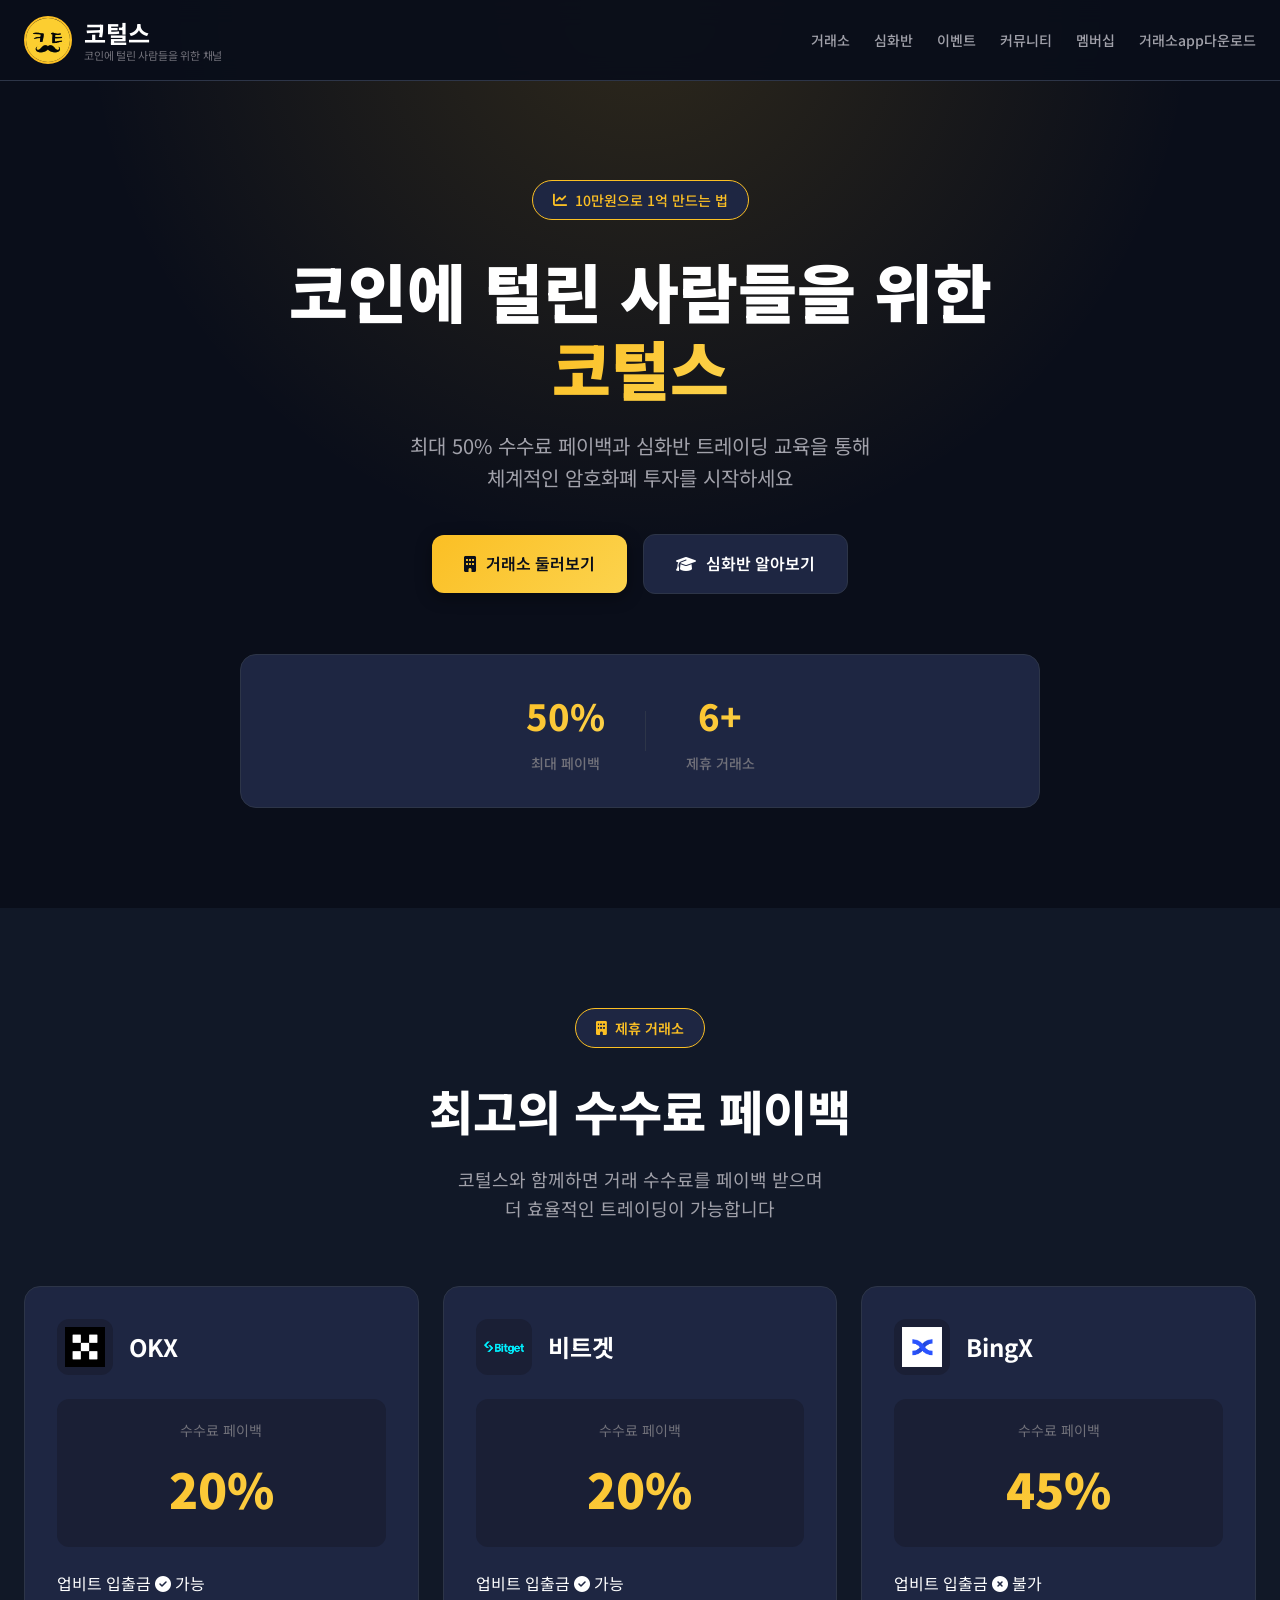
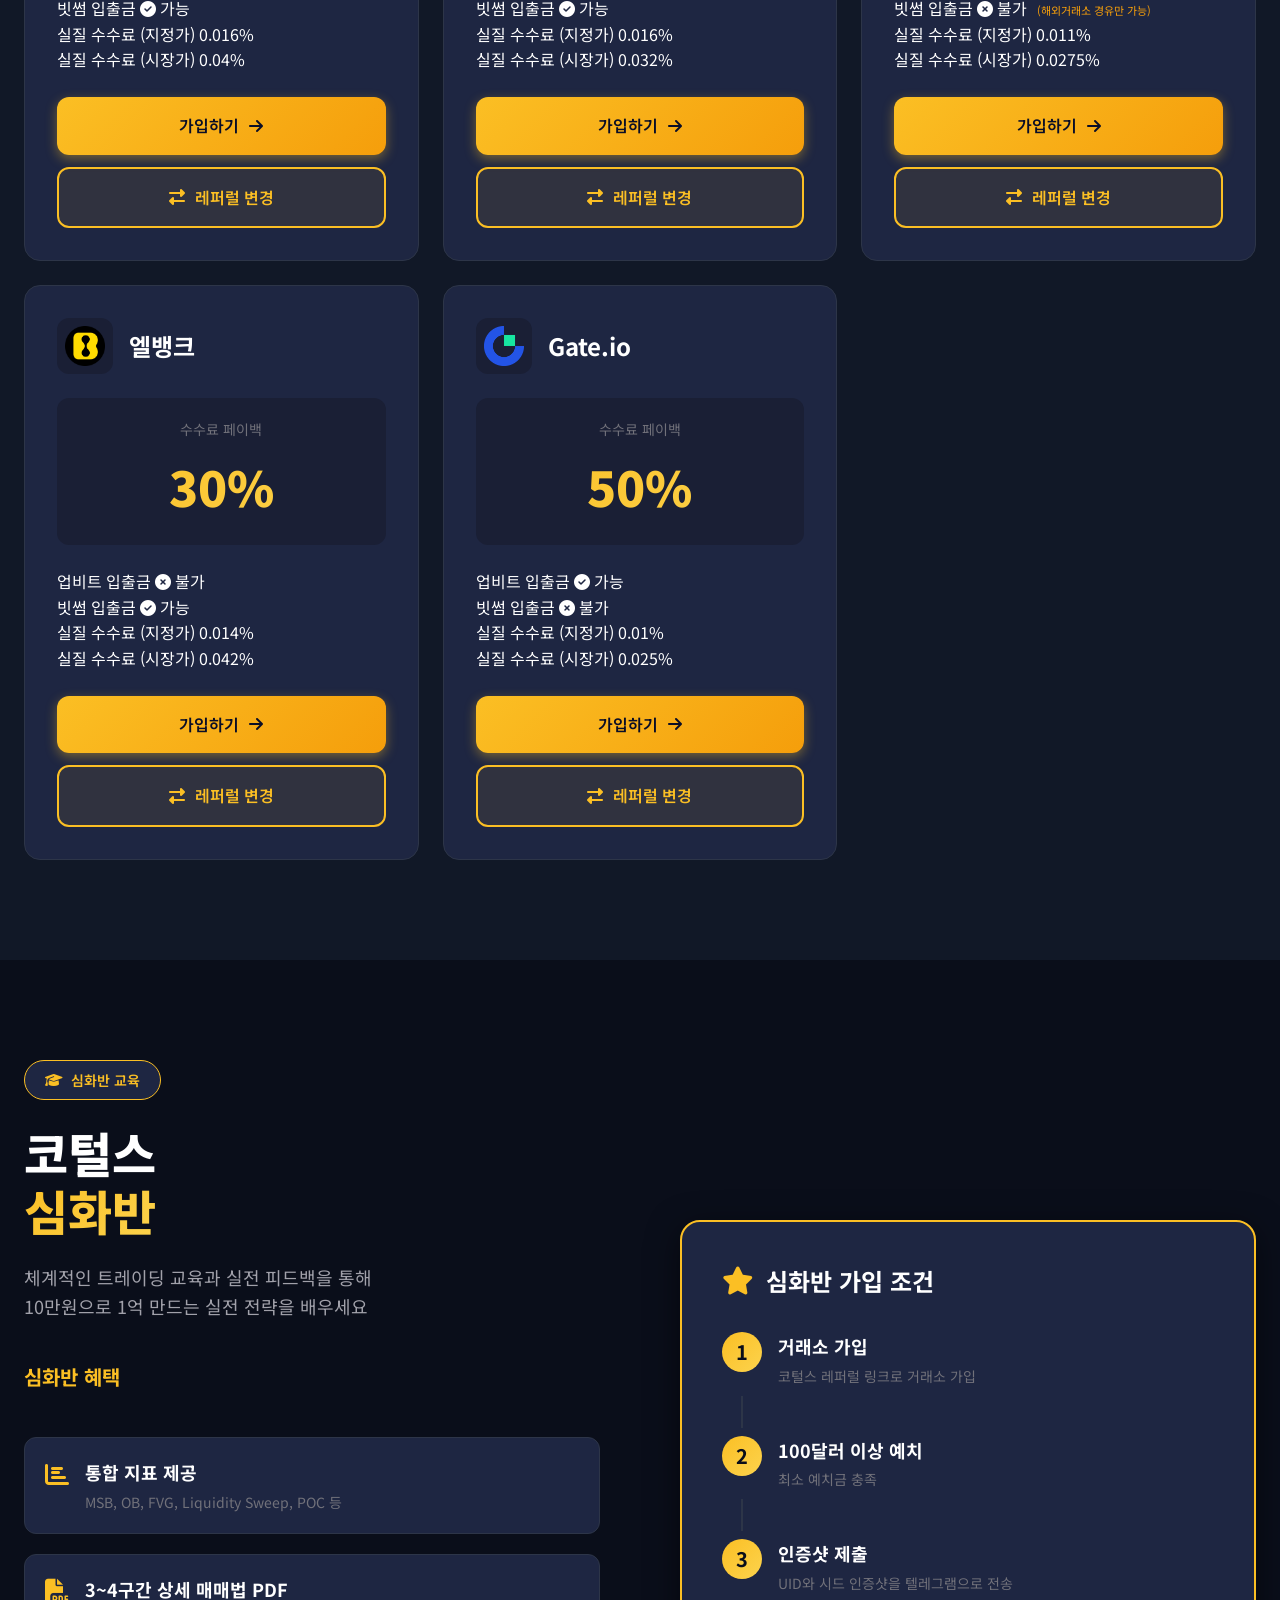
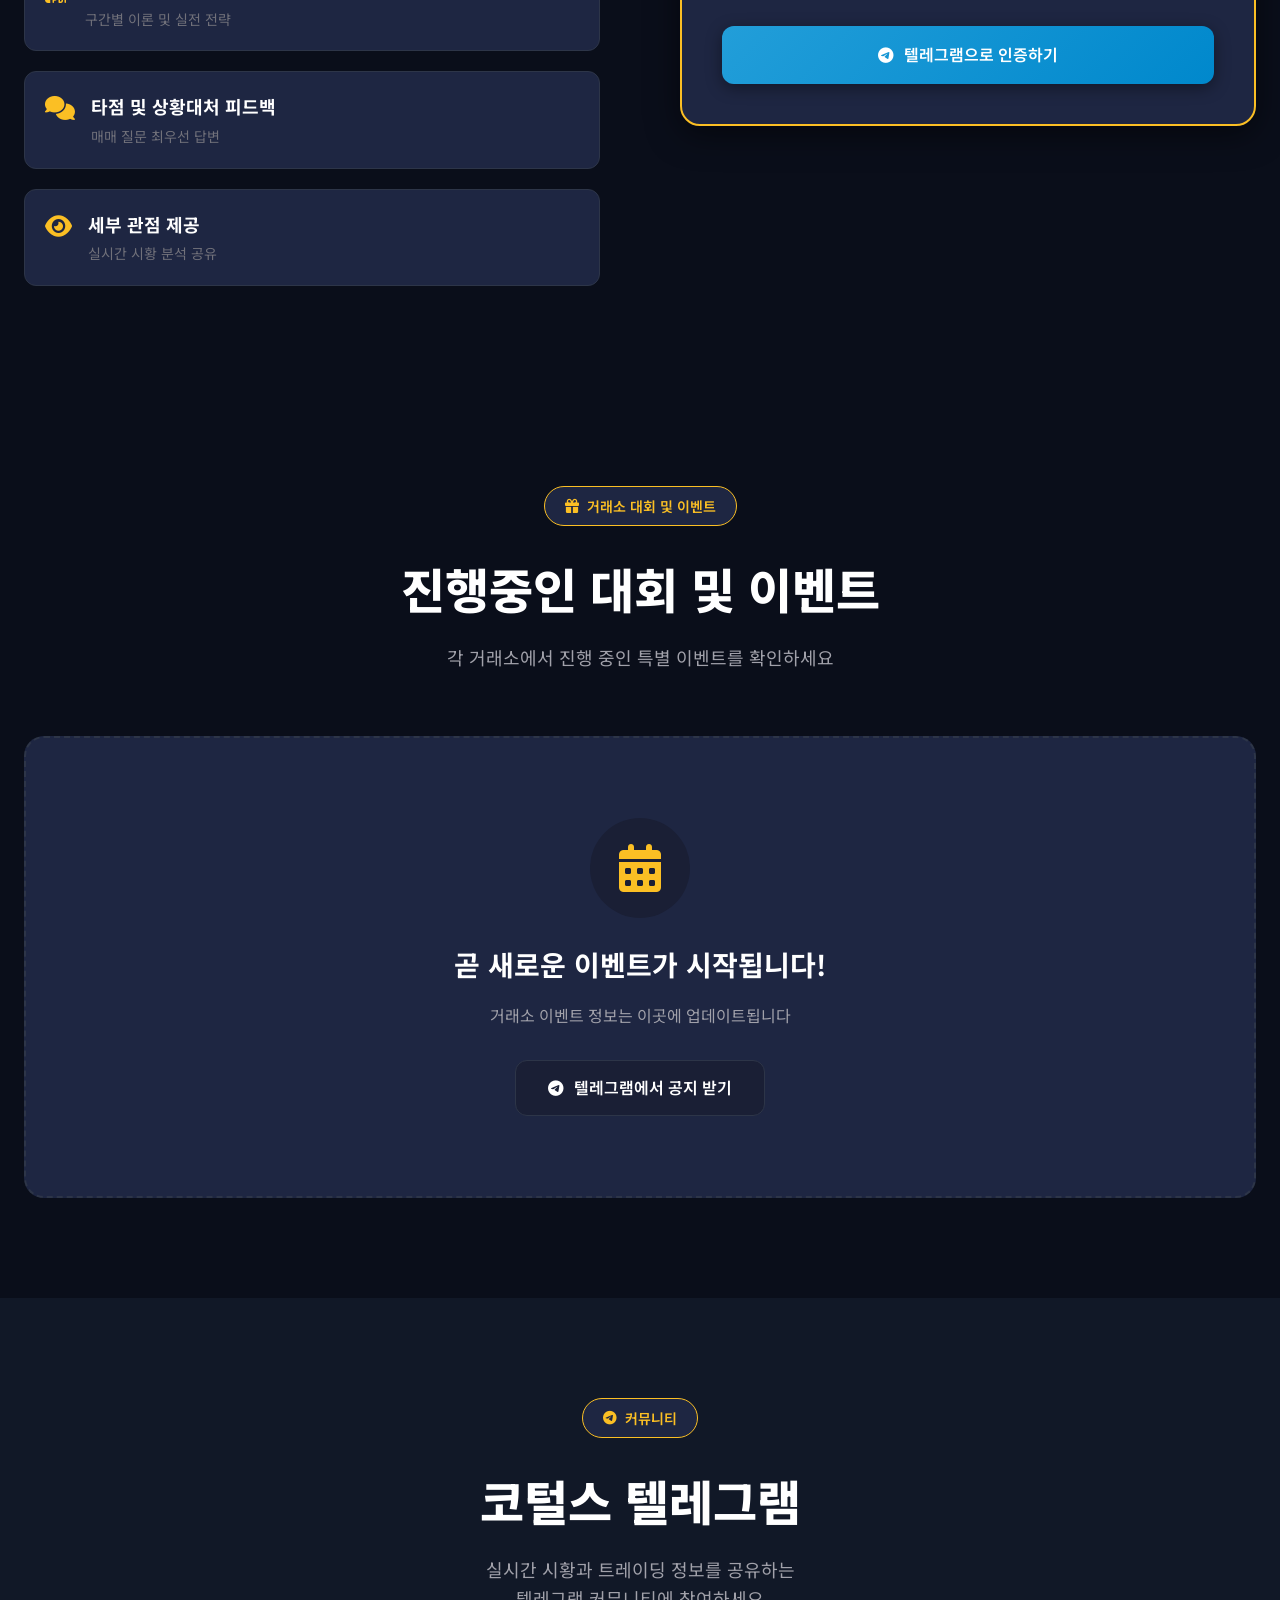
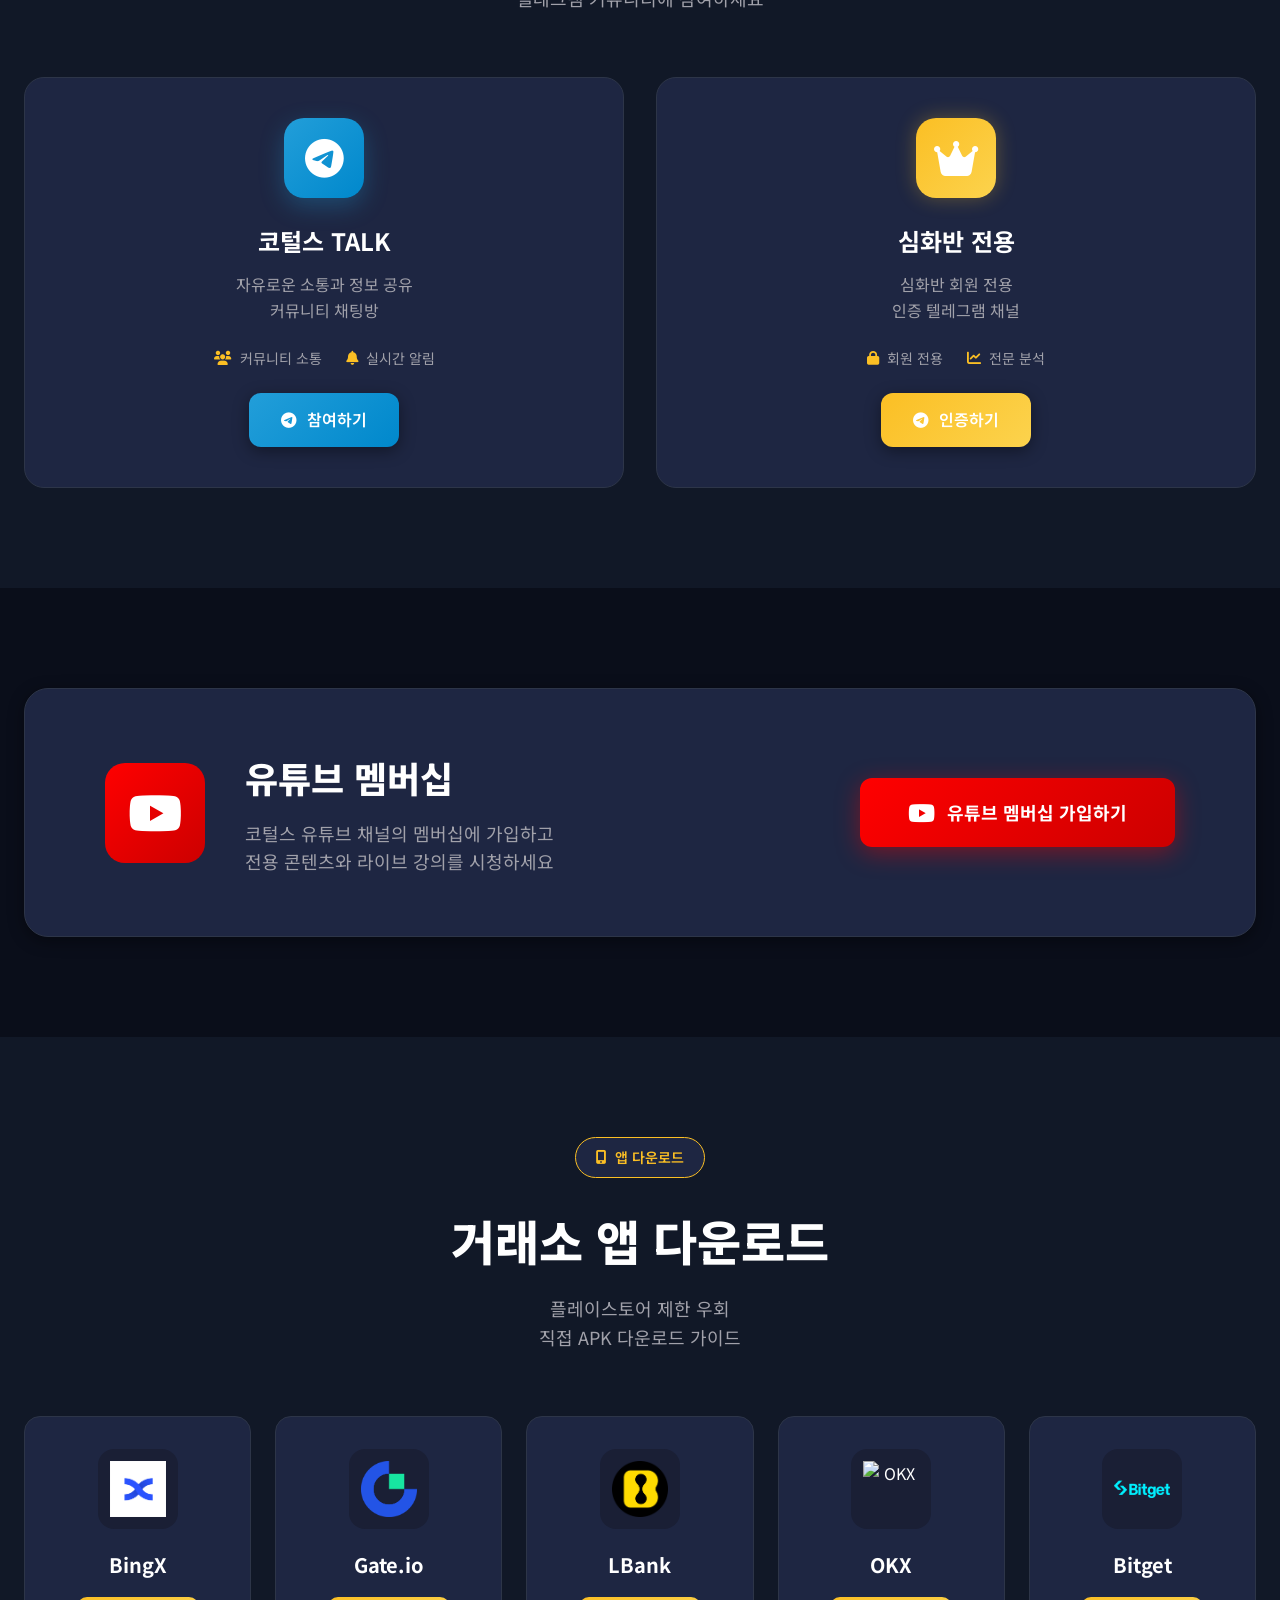
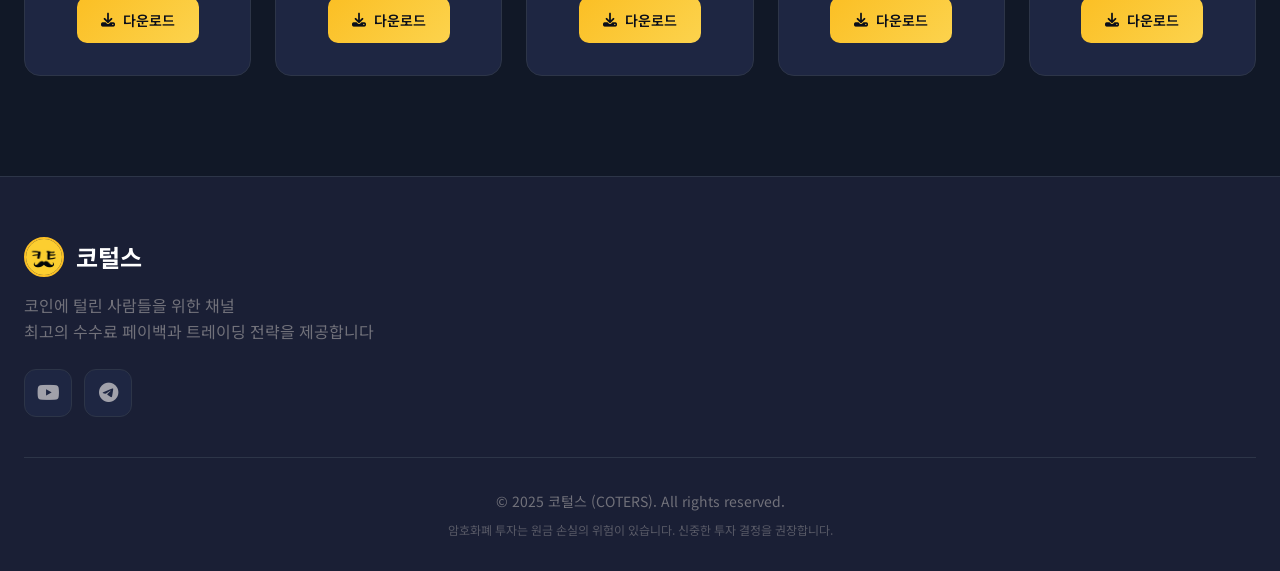
==== commit 6a420c8b: "Update index.html" ====
--- a/index.html
+++ b/index.html
@@ -118,7 +118,7 @@
                 <div class="exchange-card" data-exchange="okx">
                     <div class="exchange-header">
                         <div class="exchange-logo">
-                            <img src="images/okx-logo.svg" alt="OKX">
+                            <img src="images/okx-logo.webp" alt="OKX">
                         </div>
                         <h3 class="exchange-name">OKX</h3>
                     </div>
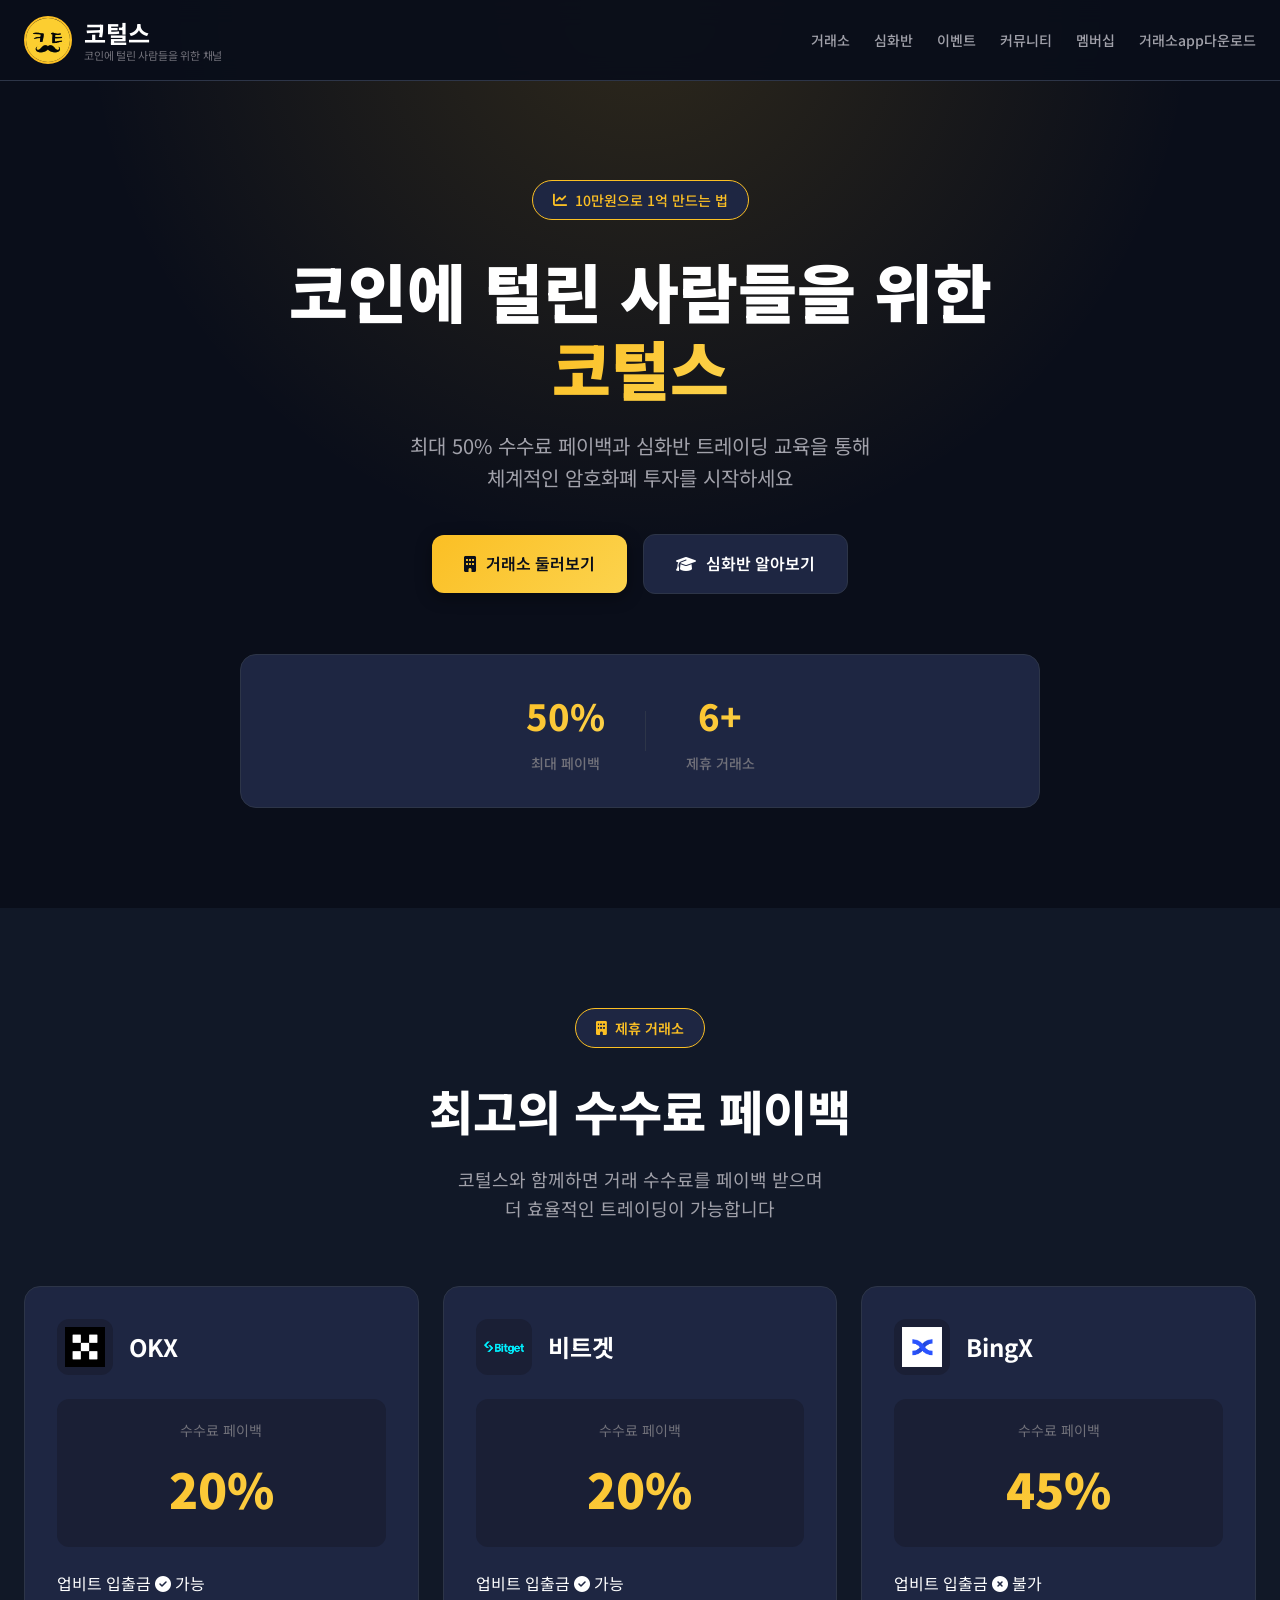
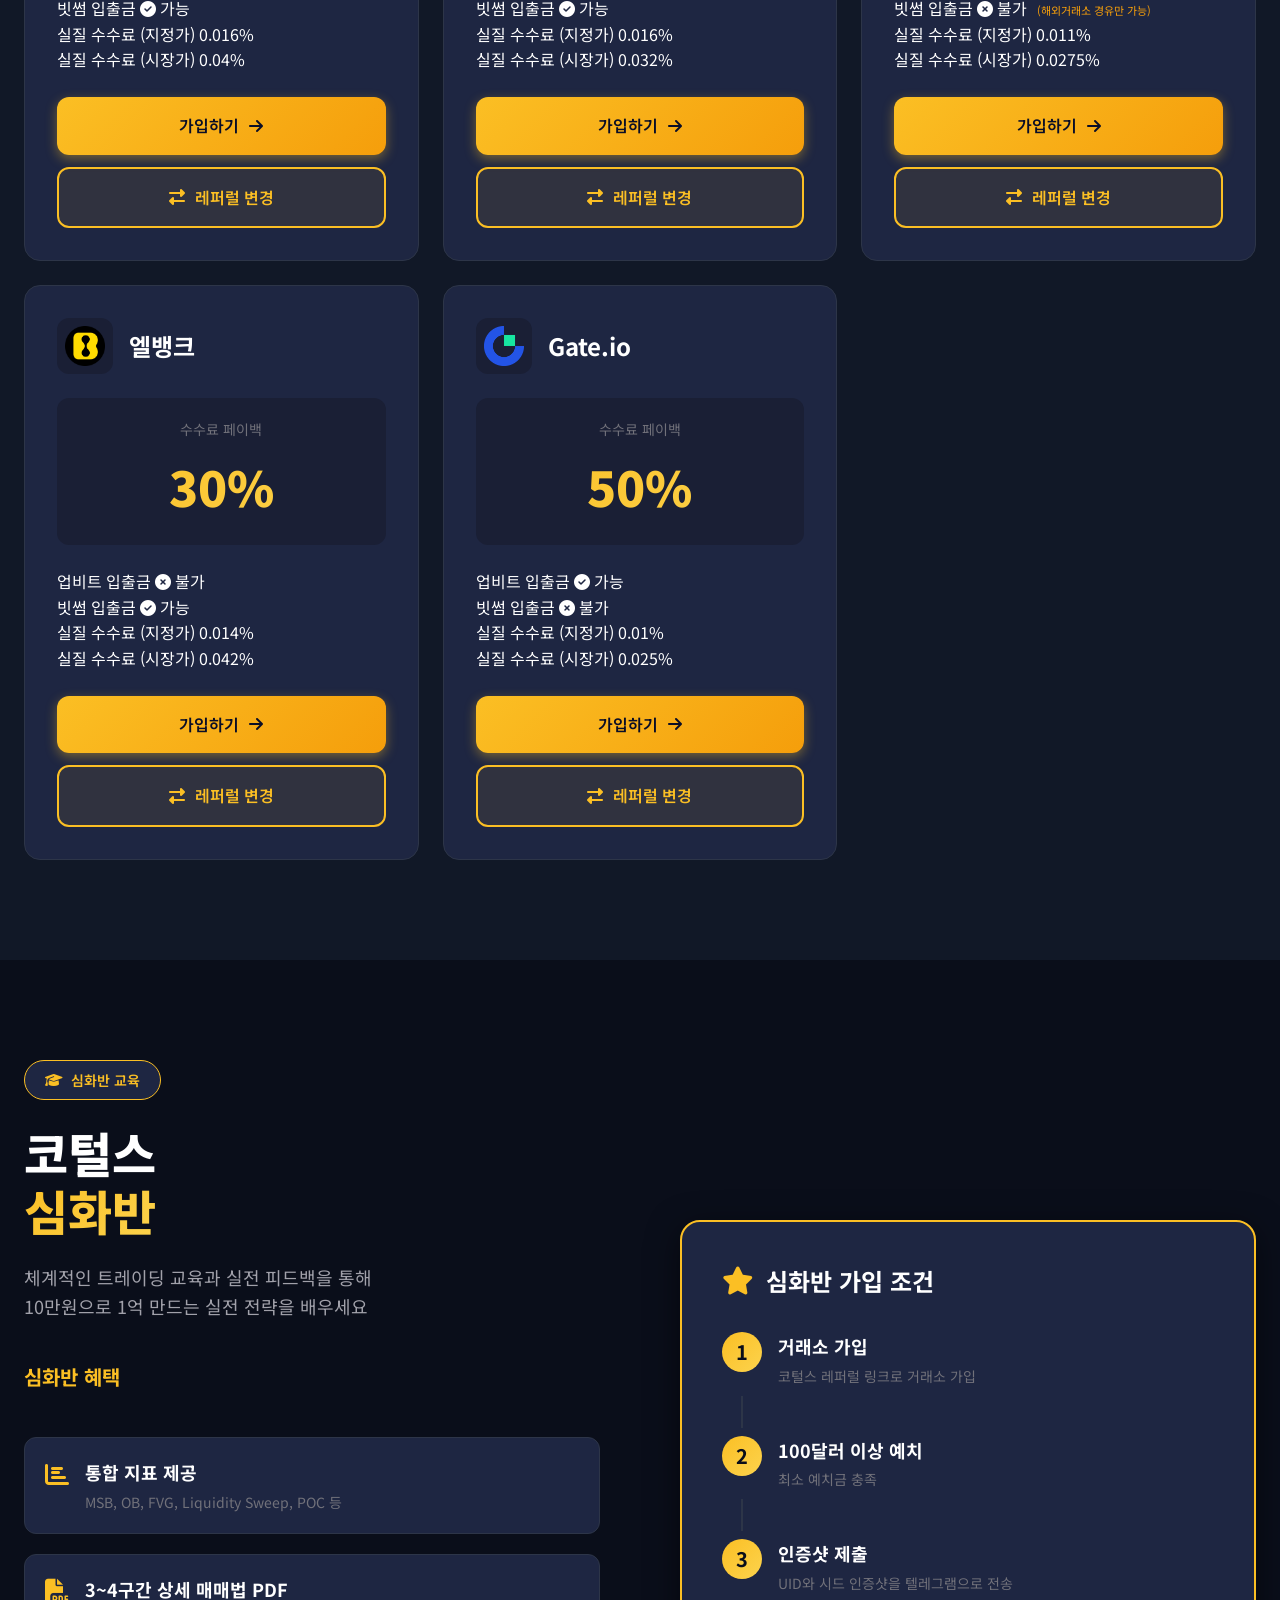
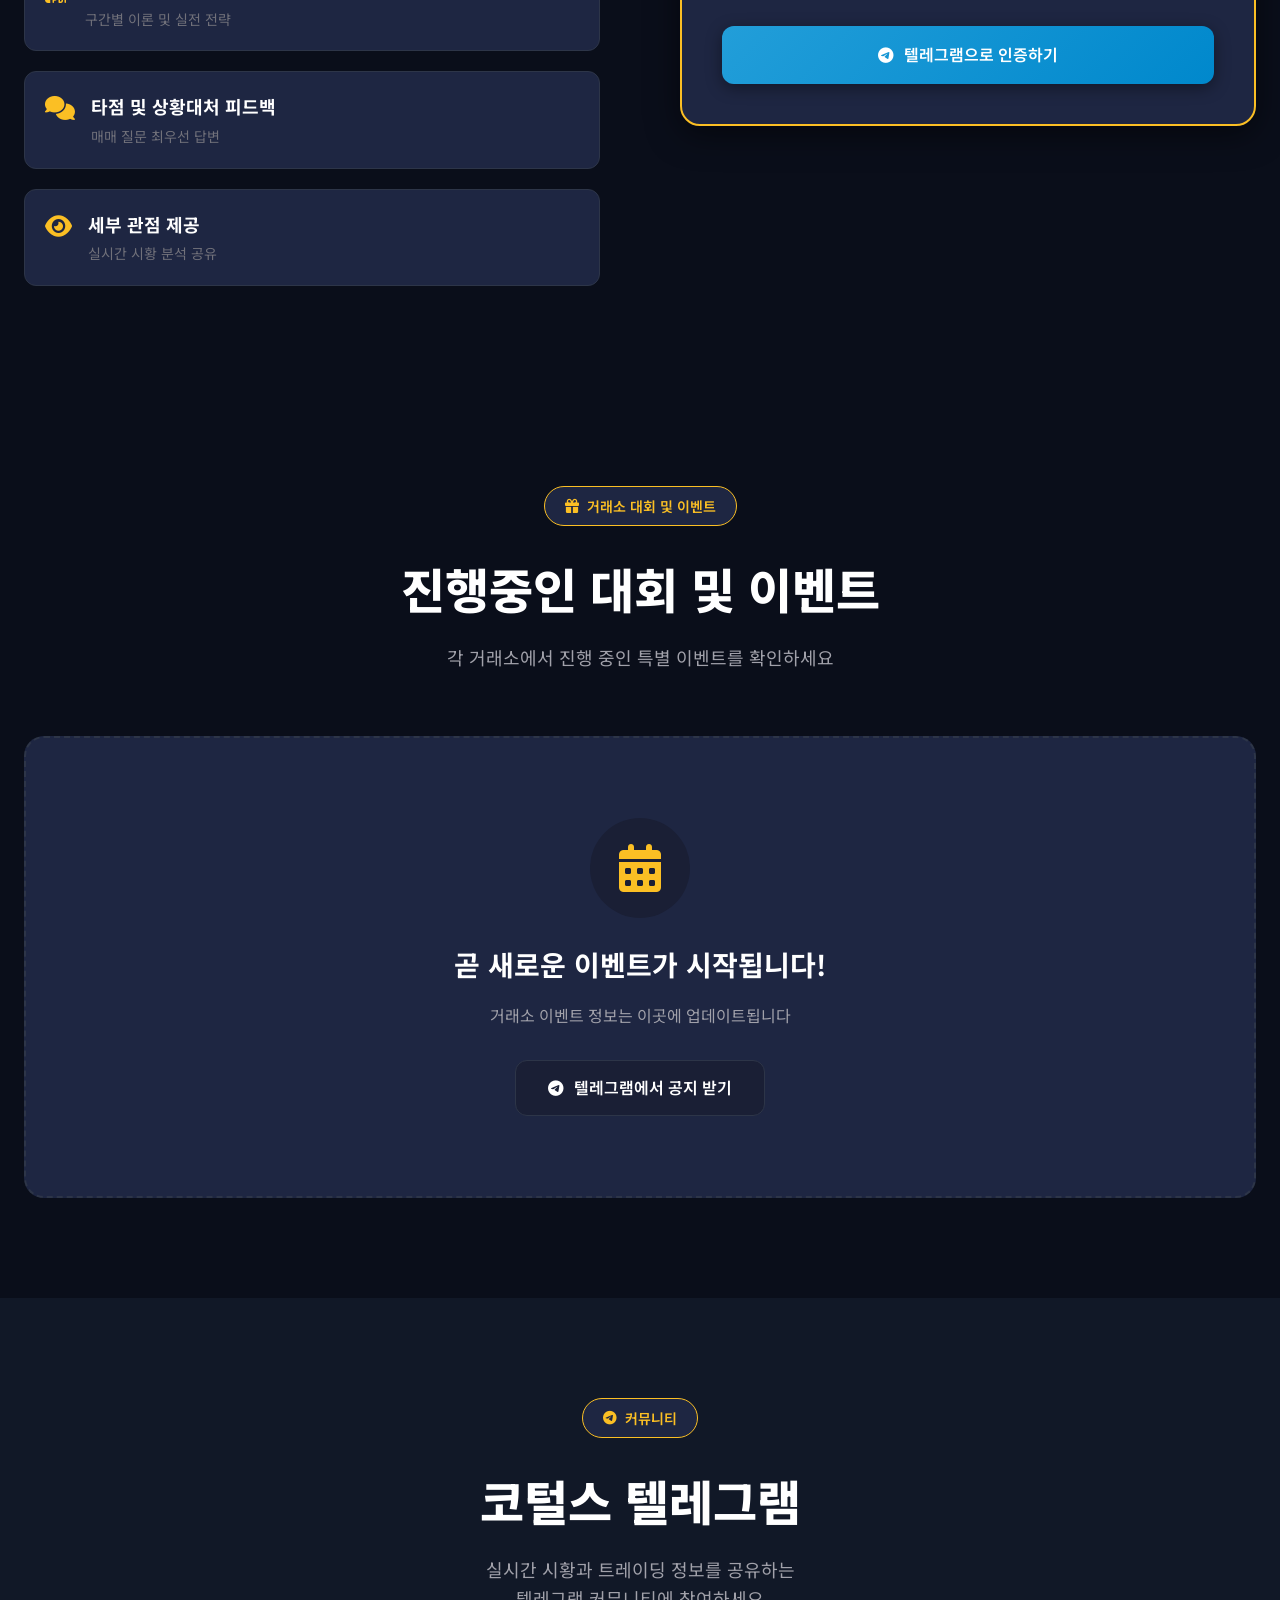
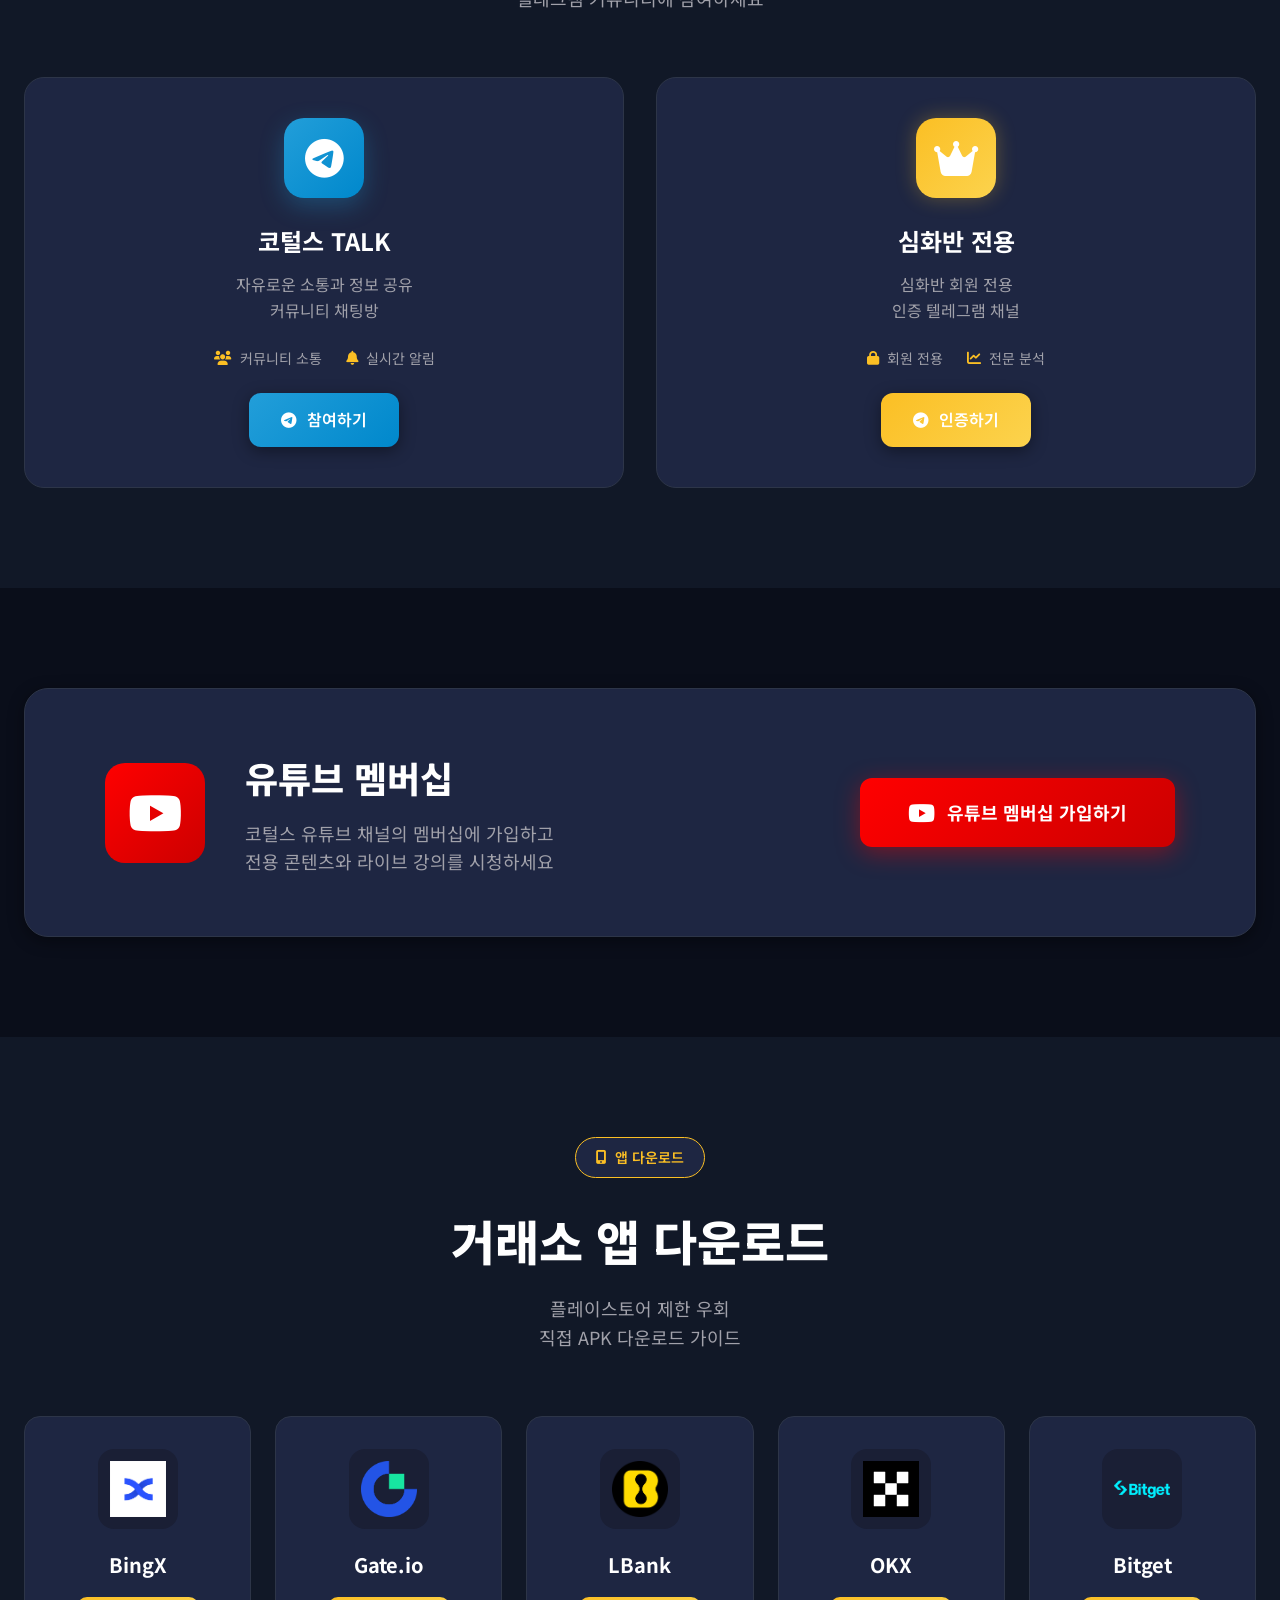
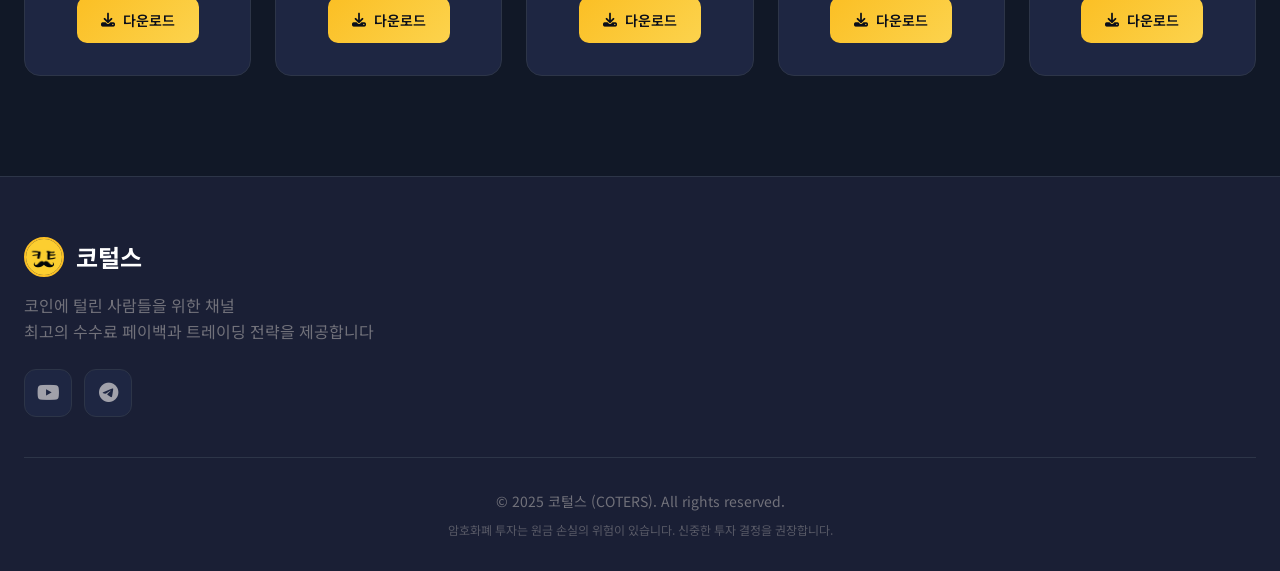
==== commit 2039bd25: "Update index.html" ====
--- a/index.html
+++ b/index.html
@@ -592,7 +592,7 @@
 
                 <div class="app-card">
                     <div class="app-icon">
-                        <img src="images/okx-logo.svg" alt="OKX">
+                        <img src="images/okx-logo.webp" alt="OKX">
                     </div>
                     <h3 class="app-name">OKX</h3>
                     <a href="https://www.okx.com/download" target="_blank" class="btn-app-download">
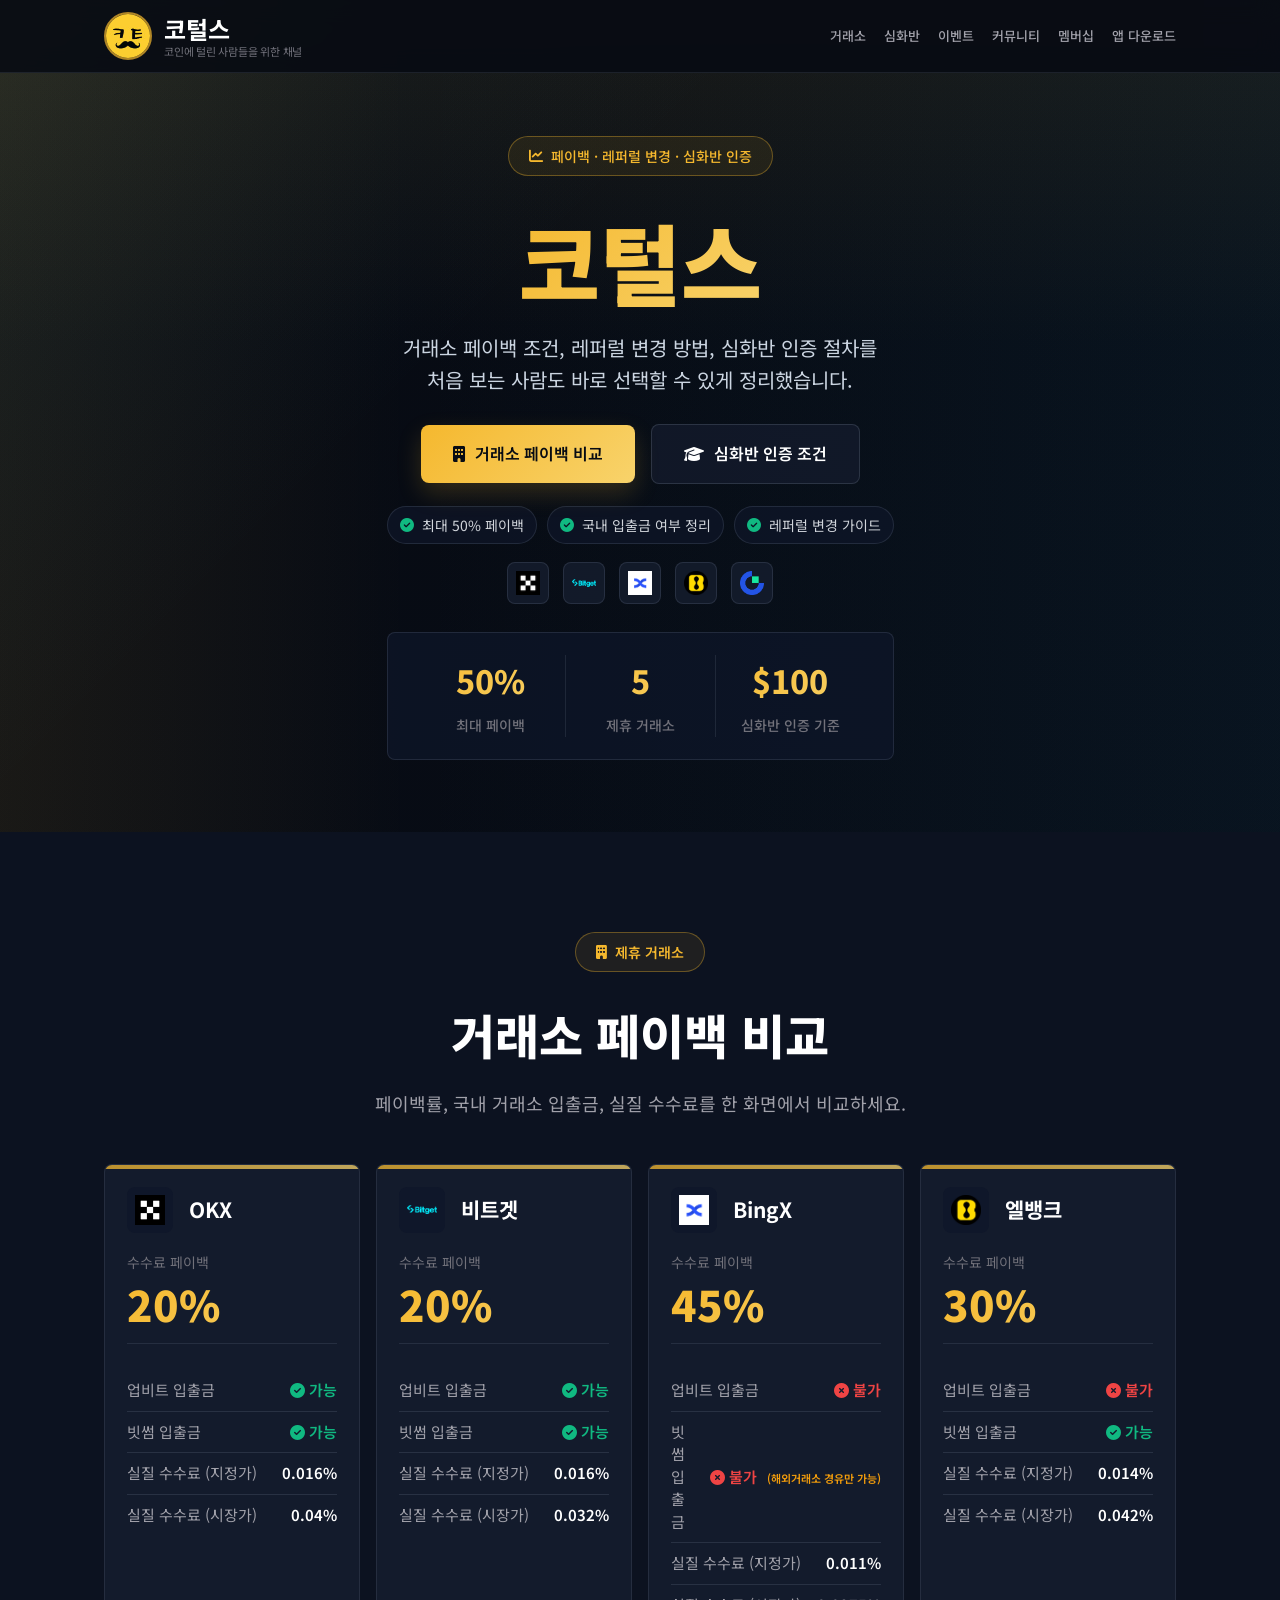
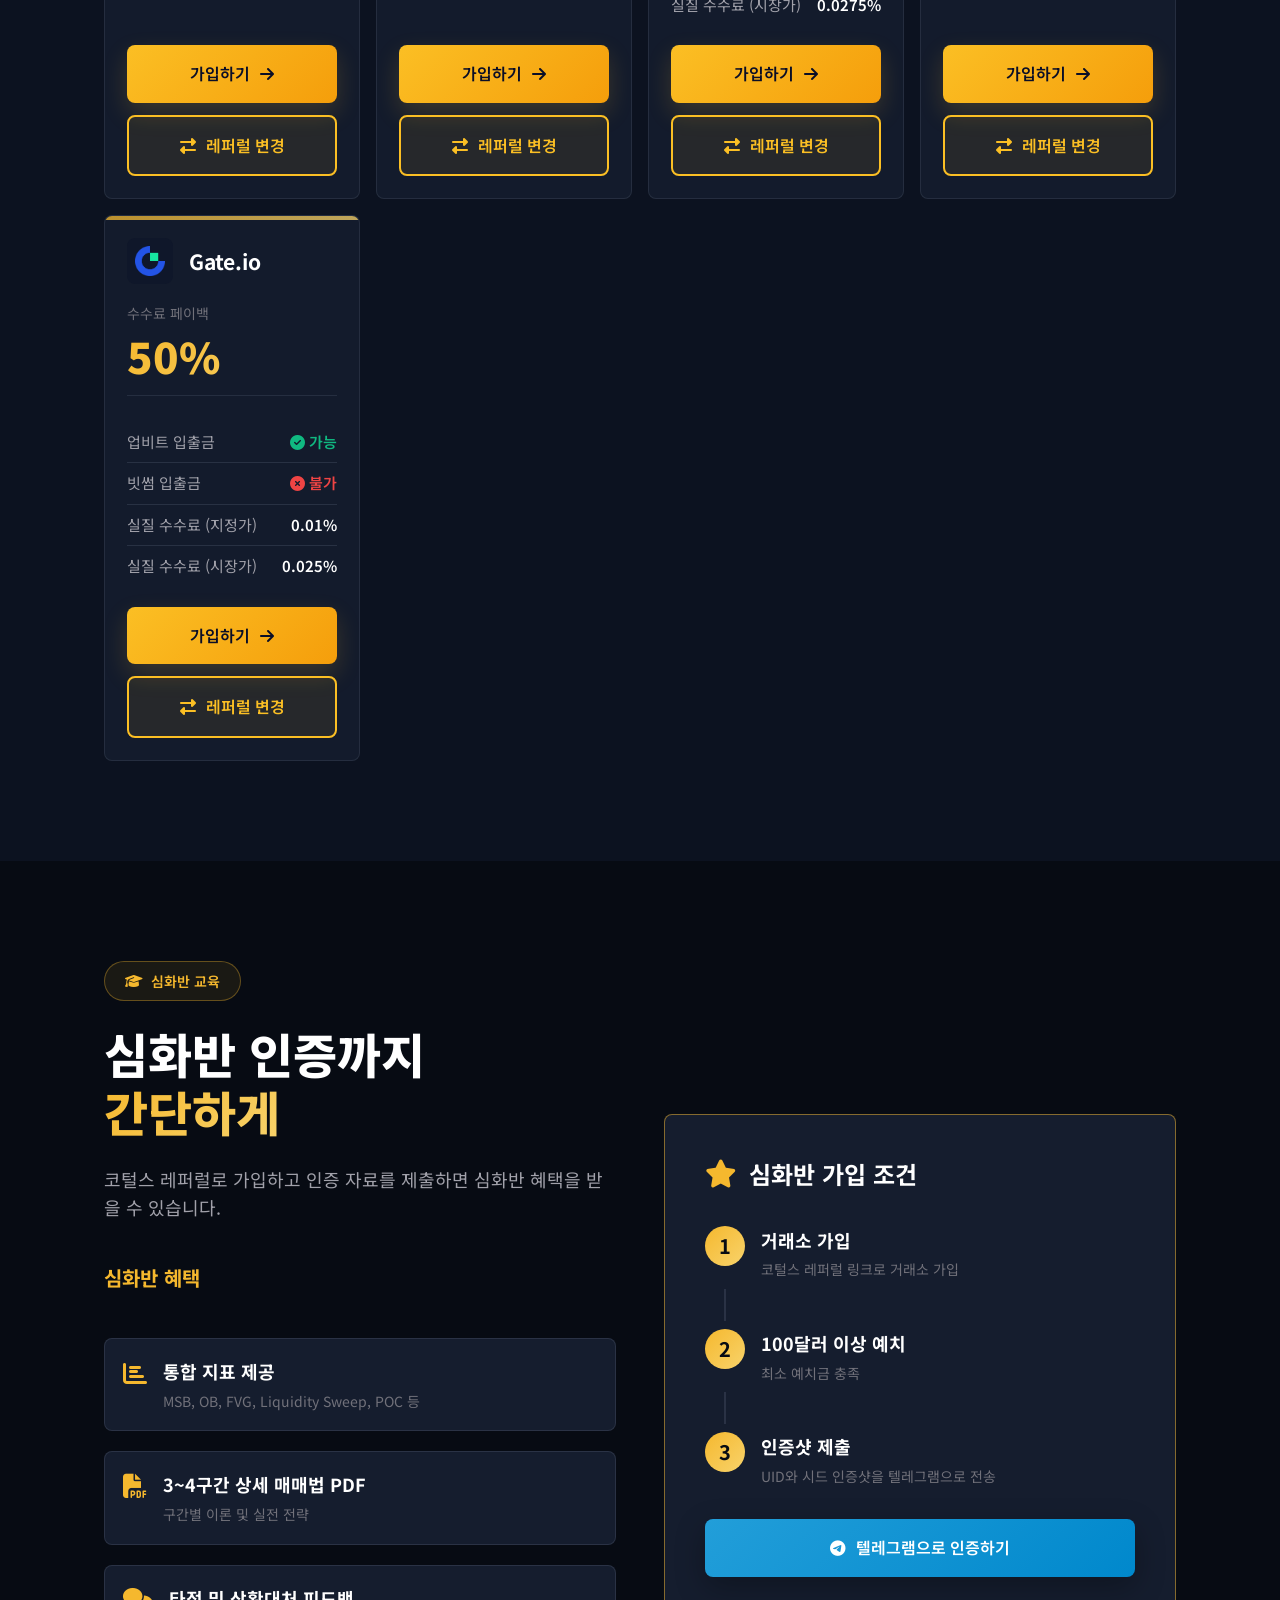
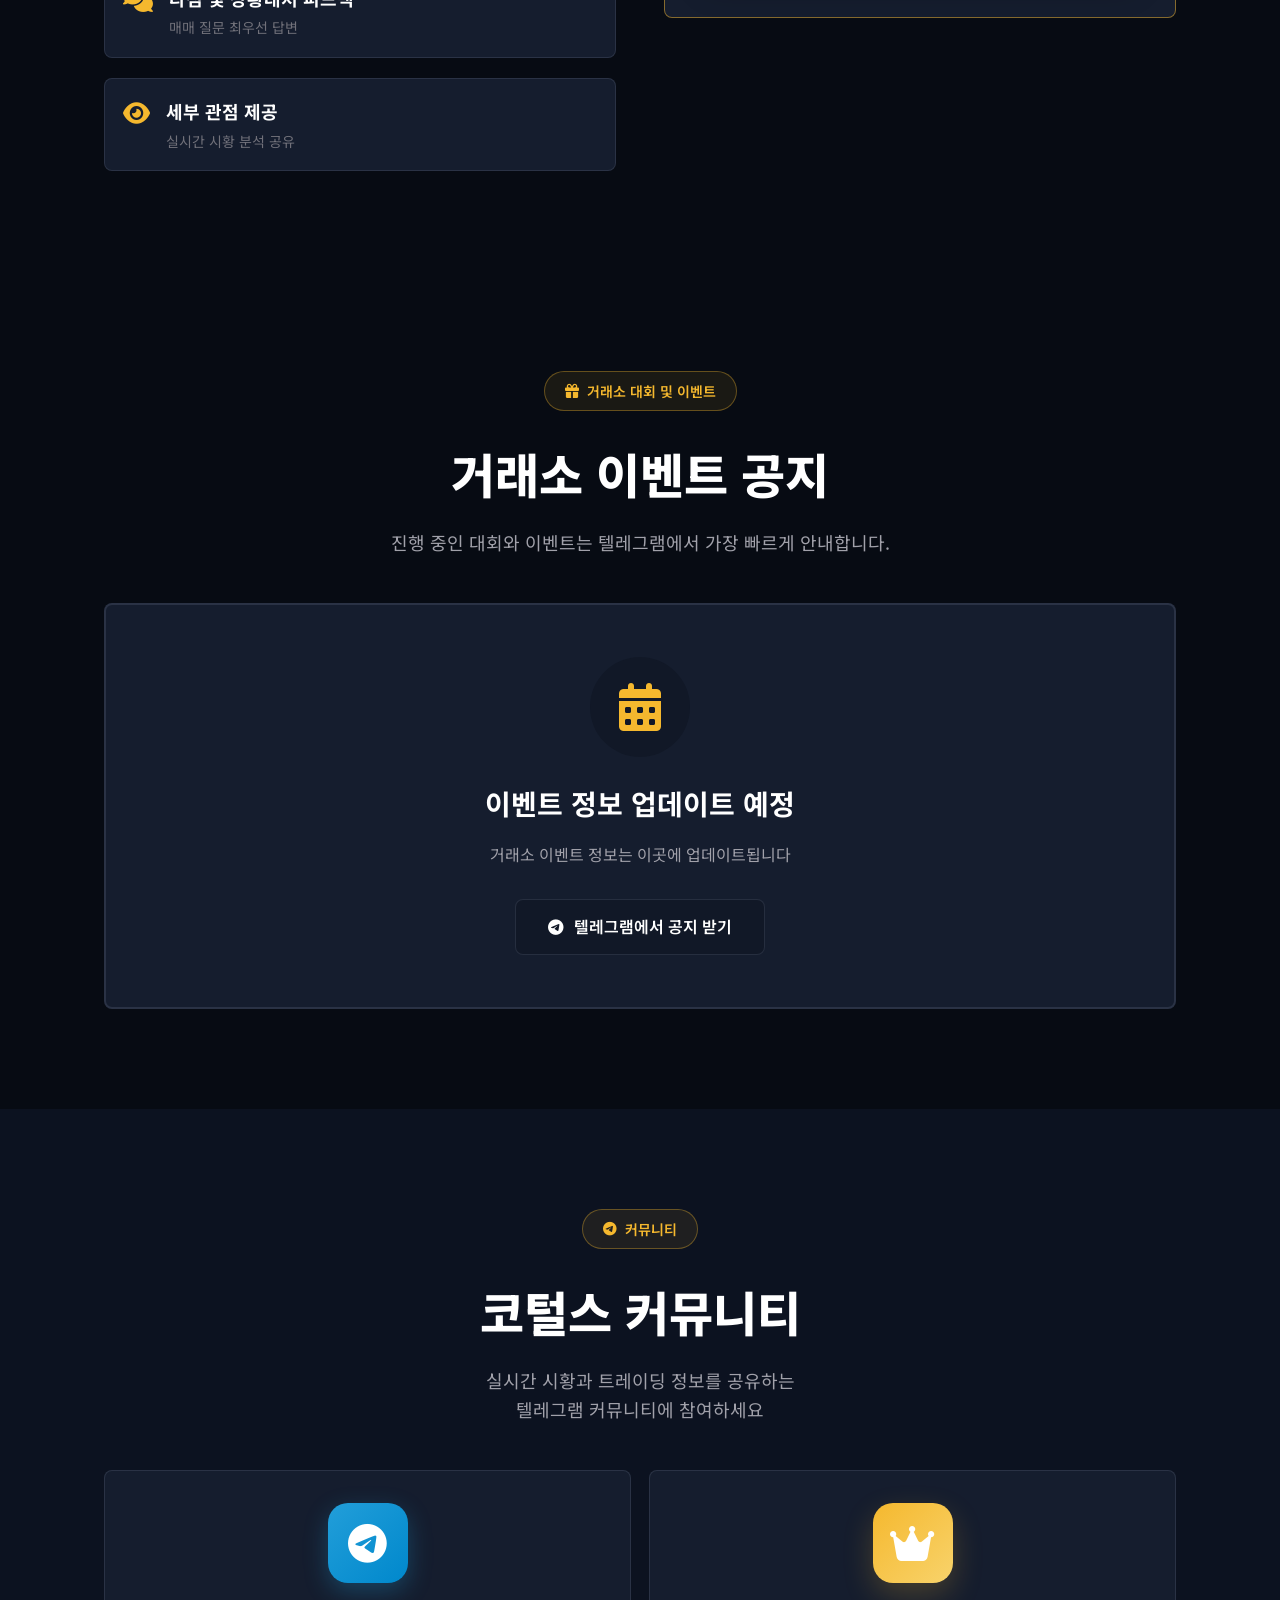
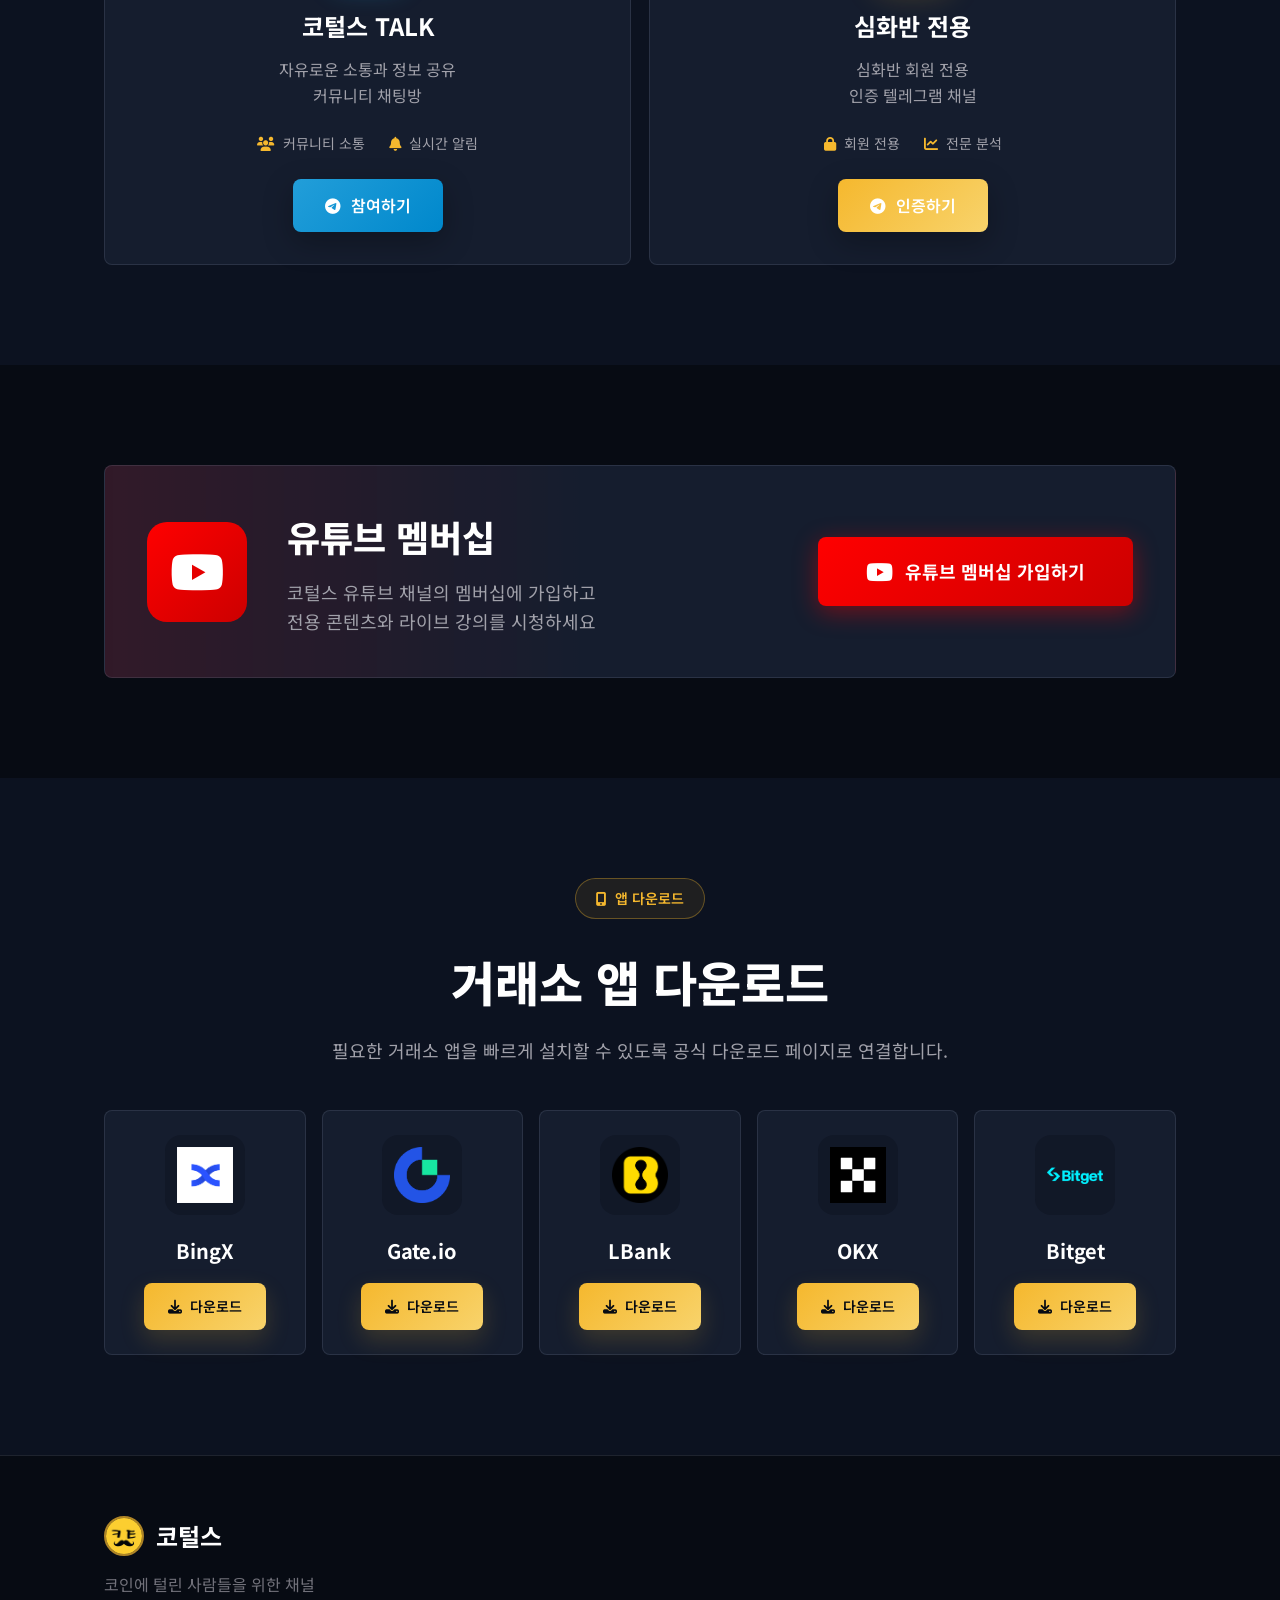
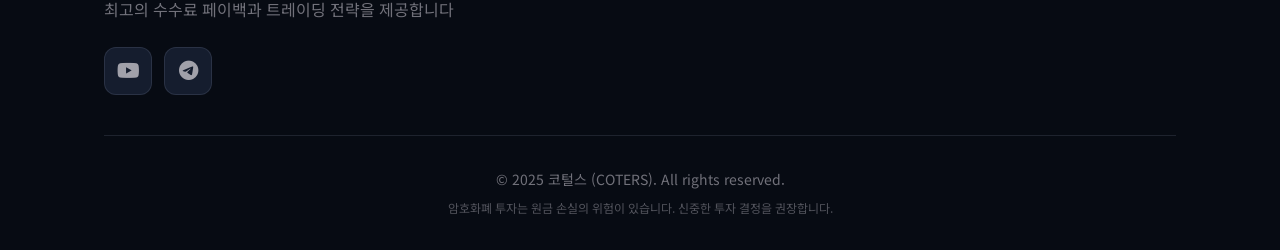
==== commit 13ed31fd: "Refresh landing page design" ====
--- a/index.html
+++ b/index.html
@@ -35,7 +35,7 @@
                     <a href="#events" class="nav-link">이벤트</a>
                     <a href="#community" class="nav-link">커뮤니티</a>
                     <a href="#membership" class="nav-link">멤버십</a>
-                    <a href="#app-download" class="nav-link">거래소app다운로드</a>
+                    <a href="#app-download" class="nav-link">앱 다운로드</a>
                 </nav>
                 <button class="mobile-menu-btn" id="mobileMenuBtn">
                     <i class="fas fa-bars"></i>
@@ -52,7 +52,7 @@
             <a href="#events" class="mobile-menu-link">이벤트</a>
             <a href="#community" class="mobile-menu-link">커뮤니티</a>
             <a href="#membership" class="mobile-menu-link">멤버십</a>
-            <a href="#app-download" class="mobile-menu-link">거래소app다운로드</a>
+            <a href="#app-download" class="mobile-menu-link">앱 다운로드</a>
         </div>
     </div>
 
@@ -63,25 +63,36 @@
             <div class="hero-content">
                 <div class="hero-badge">
                     <i class="fas fa-chart-line"></i>
-                    10만원으로 1억 만드는 법
+                    페이백 · 레퍼럴 변경 · 심화반 인증
                 </div>
                 <h1 class="hero-title">
-                    코인에 털린 사람들을 위한<br>
                     <span class="gradient-text">코털스</span>
                 </h1>
                 <p class="hero-description">
-                    최대 50% 수수료 페이백과 심화반 트레이딩 교육을 통해<br>
-                    체계적인 암호화폐 투자를 시작하세요
+                    거래소 페이백 조건, 레퍼럴 변경 방법, 심화반 인증 절차를<br>
+                    처음 보는 사람도 바로 선택할 수 있게 정리했습니다.
                 </p>
                 <div class="hero-buttons">
                     <a href="#exchanges" class="btn-hero-primary">
                         <i class="fas fa-building"></i>
-                        거래소 둘러보기
+                        거래소 페이백 비교
                     </a>
                     <a href="#premium" class="btn-hero-secondary">
                         <i class="fas fa-graduation-cap"></i>
-                        심화반 알아보기
-                    </a>
+                        심화반 인증 조건
+                    </a>
+                </div>
+                <div class="hero-proof-row">
+                    <span><i class="fas fa-check-circle"></i> 최대 50% 페이백</span>
+                    <span><i class="fas fa-check-circle"></i> 국내 입출금 여부 정리</span>
+                    <span><i class="fas fa-check-circle"></i> 레퍼럴 변경 가이드</span>
+                </div>
+                <div class="hero-exchange-strip" aria-label="지원 거래소">
+                    <img src="images/okx-logo.webp" alt="OKX">
+                    <img src="images/bitget-logo.png" alt="Bitget">
+                    <img src="images/bingx-logo-new.png" alt="BingX">
+                    <img src="images/lbank-logo-final.png" alt="LBank">
+                    <img src="images/gate-logo.png" alt="Gate.io">
                 </div>
                 <div class="hero-stats">
                     <div class="stat-item">
@@ -90,8 +101,13 @@
                     </div>
                     <div class="stat-divider"></div>
                     <div class="stat-item">
-                        <div class="stat-number">6+</div>
+                        <div class="stat-number">5</div>
                         <div class="stat-label">제휴 거래소</div>
+                    </div>
+                    <div class="stat-divider"></div>
+                    <div class="stat-item">
+                        <div class="stat-number">$100</div>
+                        <div class="stat-label">심화반 인증 기준</div>
                     </div>
                 </div>
             </div>
@@ -106,10 +122,9 @@
                     <i class="fas fa-building"></i>
                     제휴 거래소
                 </div>
-                <h2 class="section-title">최고의 수수료 페이백</h2>
+                <h2 class="section-title">거래소 페이백 비교</h2>
                 <p class="section-description">
-                    코털스와 함께하면 거래 수수료를 페이백 받으며<br>
-                    더 효율적인 트레이딩이 가능합니다
+                    페이백률, 국내 거래소 입출금, 실질 수수료를 한 화면에서 비교하세요.
                 </p>
             </div>
 
@@ -338,12 +353,11 @@
                         심화반 교육
                     </div>
                     <h2 class="premium-title">
-                        코털스<br>
-                        <span class="gradient-text">심화반</span>
+                        심화반 인증까지<br>
+                        <span class="gradient-text">간단하게</span>
                     </h2>
                     <p class="premium-description">
-                        체계적인 트레이딩 교육과 실전 피드백을 통해<br>
-                        10만원으로 1억 만드는 실전 전략을 배우세요
+                        코털스 레퍼럴로 가입하고 인증 자료를 제출하면 심화반 혜택을 받을 수 있습니다.
                     </p>
                     
                     <div class="premium-benefits">
@@ -430,9 +444,9 @@
                     <i class="fas fa-gift"></i>
                     거래소 대회 및 이벤트
                 </div>
-                <h2 class="section-title">진행중인 대회 및 이벤트</h2>
+                <h2 class="section-title">거래소 이벤트 공지</h2>
                 <p class="section-description">
-                    각 거래소에서 진행 중인 특별 이벤트를 확인하세요
+                    진행 중인 대회와 이벤트는 텔레그램에서 가장 빠르게 안내합니다.
                 </p>
             </div>
 
@@ -440,7 +454,7 @@
                 <div class="placeholder-icon">
                     <i class="fas fa-calendar-alt"></i>
                 </div>
-                <h3>곧 새로운 이벤트가 시작됩니다!</h3>
+                <h3>이벤트 정보 업데이트 예정</h3>
                 <p>거래소 이벤트 정보는 이곳에 업데이트됩니다</p>
                 <a href="http://t.me/coters_talk" target="_blank" class="btn-secondary">
                     <i class="fab fa-telegram"></i>
@@ -458,7 +472,7 @@
                     <i class="fab fa-telegram"></i>
                     커뮤니티
                 </div>
-                <h2 class="section-title">코털스 텔레그램</h2>
+                <h2 class="section-title">코털스 커뮤니티</h2>
                 <p class="section-description">
                     실시간 시황과 트레이딩 정보를 공유하는<br>
                     텔레그램 커뮤니티에 참여하세요
@@ -551,8 +565,7 @@
                 </div>
                 <h2 class="section-title">거래소 앱 다운로드</h2>
                 <p class="section-description">
-                    플레이스토어 제한 우회<br>
-                    직접 APK 다운로드 가이드
+                    필요한 거래소 앱을 빠르게 설치할 수 있도록 공식 다운로드 페이지로 연결합니다.
                 </p>
             </div>
 
--- a/css/style.css
+++ b/css/style.css
@@ -4,11 +4,11 @@
 
 :root {
     /* Colors - Dark Mode with Yellow Accent */
-    --bg-primary: #0a0e1a;
-    --bg-secondary: #111827;
-    --bg-tertiary: #1a1f35;
-    --bg-card: #1e2642;
-    --bg-card-hover: #252d4a;
+    --bg-primary: #070b13;
+    --bg-secondary: #0c1220;
+    --bg-tertiary: #111827;
+    --bg-card: #151d2e;
+    --bg-card-hover: #1b263a;
     
     /* Text Colors */
     --text-primary: #ffffff;
@@ -16,9 +16,9 @@
     --text-tertiary: #71717a;
     
     /* Yellow Accent Colors (코털스 컬러) */
-    --accent-primary: #fbbf24;
-    --accent-secondary: #fcd34d;
-    --accent-gradient: linear-gradient(135deg, #fbbf24 0%, #fcd34d 100%);
+    --accent-primary: #f5b82e;
+    --accent-secondary: #f8d36b;
+    --accent-gradient: linear-gradient(135deg, #f5b82e 0%, #f8d36b 100%);
     
     /* Success & Highlight */
     --success: #10b981;
@@ -26,14 +26,14 @@
     --info: #3b82f6;
     
     /* Border & Shadow */
-    --border-color: #2d3548;
-    --shadow-sm: 0 2px 8px rgba(0, 0, 0, 0.3);
-    --shadow-md: 0 4px 16px rgba(0, 0, 0, 0.4);
-    --shadow-lg: 0 8px 32px rgba(0, 0, 0, 0.5);
-    --shadow-glow: 0 0 20px rgba(251, 191, 36, 0.3);
+    --border-color: rgba(148, 163, 184, 0.16);
+    --shadow-sm: 0 1px 2px rgba(0, 0, 0, 0.24);
+    --shadow-md: 0 10px 30px rgba(0, 0, 0, 0.28);
+    --shadow-lg: 0 20px 50px rgba(0, 0, 0, 0.34);
+    --shadow-glow: 0 12px 30px rgba(245, 184, 46, 0.22);
     
     /* Spacing */
-    --container-max-width: 1280px;
+    --container-max-width: 1120px;
     --section-padding: 100px;
     --section-padding-mobile: 60px;
     
@@ -51,6 +51,7 @@
 
 html {
     scroll-behavior: smooth;
+    scroll-padding-top: 88px;
 }
 
 body {
@@ -76,6 +77,10 @@
     -webkit-background-clip: text;
     -webkit-text-fill-color: transparent;
     background-clip: text;
+}
+
+[id] {
+    scroll-margin-top: 88px;
 }
 
 /* ===========================
@@ -545,6 +550,50 @@
 
 .exchange-features {
     margin-bottom: 24px;
+}
+
+.exchange-info {
+    display: flex;
+    flex-direction: column;
+    gap: 0;
+    margin-bottom: 24px;
+}
+
+.exchange-info .info-row {
+    display: flex;
+    align-items: center;
+    justify-content: space-between;
+    gap: 16px;
+    padding: 10px 0;
+    border-bottom: 1px solid var(--border-color);
+}
+
+.exchange-info .info-row:last-child {
+    border-bottom: none;
+}
+
+.exchange-info .info-label {
+    min-width: 0;
+    color: var(--text-secondary);
+    font-size: 15px;
+    line-height: 1.5;
+}
+
+.exchange-info .info-value {
+    flex-shrink: 0;
+    color: var(--text-primary);
+    font-size: 15px;
+    font-weight: 600;
+    line-height: 1.5;
+    text-align: right;
+}
+
+.exchange-info .info-value.success {
+    color: var(--success);
+}
+
+.exchange-info .info-value.error {
+    color: #ef4444;
 }
 
 .feature-item {
@@ -1456,6 +1505,7 @@
     }
     
     .exchanges-grid,
+    .community-grid,
     .app-grid,
     .referral-grid {
         grid-template-columns: 1fr;
@@ -1499,8 +1549,589 @@
     .community-card {
         padding: 24px;
     }
+
+    .exchange-info .info-row {
+        align-items: flex-start;
+        flex-direction: column;
+        gap: 4px;
+    }
+
+    .exchange-info .info-value {
+        text-align: left;
+    }
     
     .payback-rate {
         font-size: 40px;
     }
 }
+
+/* ===========================
+   Modern Landing Refresh
+   =========================== */
+
+body {
+    background:
+        linear-gradient(180deg, #070b13 0%, #080d18 42%, #070b13 100%);
+}
+
+.header {
+    background: rgba(7, 11, 19, 0.88);
+    border-bottom: 1px solid rgba(148, 163, 184, 0.14);
+}
+
+.header-content {
+    height: 72px;
+}
+
+.logo-image,
+.footer-logo-image {
+    border-color: rgba(245, 184, 46, 0.7);
+}
+
+.nav {
+    gap: 18px;
+}
+
+.nav-link {
+    font-size: 13px;
+}
+
+.hero {
+    min-height: 92vh;
+    display: flex;
+    align-items: center;
+    padding: 136px 0 72px;
+    background:
+        linear-gradient(180deg, rgba(245, 184, 46, 0.08) 0%, rgba(7, 11, 19, 0) 42%),
+        linear-gradient(135deg, rgba(34, 158, 217, 0.08) 0%, rgba(7, 11, 19, 0) 38%);
+}
+
+.hero-background {
+    background:
+        linear-gradient(90deg, rgba(245, 184, 46, 0.08), transparent 32%, rgba(34, 158, 217, 0.06));
+    opacity: 0.8;
+}
+
+.hero-content {
+    max-width: 920px;
+}
+
+.hero-badge,
+.section-badge {
+    border-radius: 999px;
+    background: rgba(245, 184, 46, 0.08);
+    border-color: rgba(245, 184, 46, 0.34);
+    box-shadow: none;
+}
+
+.hero-title {
+    font-size: 88px;
+    letter-spacing: 0;
+    margin-bottom: 18px;
+}
+
+.hero-description {
+    max-width: 680px;
+    margin: 0 auto 28px;
+    color: #cbd5e1;
+}
+
+.hero-buttons {
+    margin-bottom: 22px;
+}
+
+.btn-hero-primary,
+.btn-hero-secondary,
+.exchange-btn,
+.btn-premium,
+.btn-membership,
+.btn-membership-large,
+.btn-telegram,
+.btn-secondary,
+.btn-app-download,
+.btn-referral {
+    border-radius: 8px;
+}
+
+.btn-hero-primary,
+.exchange-btn.primary,
+.btn-app-download {
+    box-shadow: 0 10px 24px rgba(245, 184, 46, 0.18);
+}
+
+.btn-hero-secondary {
+    background: rgba(21, 29, 46, 0.72);
+    border-color: rgba(148, 163, 184, 0.2);
+}
+
+.hero-proof-row {
+    display: flex;
+    align-items: center;
+    justify-content: center;
+    flex-wrap: wrap;
+    gap: 10px;
+    margin: 0 auto 18px;
+    color: #d1d5db;
+    font-size: 14px;
+}
+
+.hero-proof-row span {
+    display: inline-flex;
+    align-items: center;
+    gap: 8px;
+    min-height: 34px;
+    padding: 7px 12px;
+    background: rgba(15, 23, 42, 0.68);
+    border: 1px solid rgba(148, 163, 184, 0.16);
+    border-radius: 999px;
+}
+
+.hero-proof-row i {
+    color: var(--success);
+}
+
+.hero-exchange-strip {
+    display: flex;
+    align-items: center;
+    justify-content: center;
+    gap: 14px;
+    margin: 0 auto 28px;
+}
+
+.hero-exchange-strip img {
+    width: 42px;
+    height: 42px;
+    object-fit: contain;
+    padding: 8px;
+    background: rgba(21, 29, 46, 0.84);
+    border: 1px solid rgba(148, 163, 184, 0.16);
+    border-radius: 8px;
+}
+
+.hero-stats {
+    display: grid;
+    grid-template-columns: repeat(3, minmax(0, 1fr));
+    gap: 0;
+    max-width: 680px;
+    margin: 0 auto;
+    padding: 22px 28px;
+    background: rgba(15, 23, 42, 0.72);
+    border-color: rgba(148, 163, 184, 0.16);
+    border-radius: 8px;
+    box-shadow: none;
+}
+
+.hero-stats .stat-divider {
+    display: none;
+}
+
+.hero-stats .stat-item:not(:first-child) {
+    border-left: 1px solid rgba(148, 163, 184, 0.14);
+}
+
+.stat-number {
+    font-size: 32px;
+}
+
+.section-header {
+    max-width: 720px;
+    margin: 0 auto 46px;
+}
+
+.section-title,
+.premium-title {
+    letter-spacing: 0;
+}
+
+.exchanges,
+.community,
+.app-download {
+    background: #0c1220;
+}
+
+.exchanges-grid {
+    grid-template-columns: repeat(auto-fit, minmax(240px, 1fr));
+    gap: 16px;
+}
+
+.exchange-card,
+.benefit-item,
+.premium-card,
+.membership-card,
+.community-card,
+.events-placeholder,
+.app-card,
+.referral-card {
+    border-radius: 8px;
+    box-shadow: none;
+}
+
+.exchange-card {
+    display: flex;
+    flex-direction: column;
+    padding: 22px;
+    background: rgba(21, 29, 46, 0.88);
+    border-color: rgba(148, 163, 184, 0.14);
+}
+
+.exchange-card::before {
+    transform: scaleX(1);
+    opacity: 0.75;
+}
+
+.exchange-card:hover,
+.app-card:hover,
+.community-card:hover,
+.referral-card:hover {
+    transform: translateY(-4px);
+}
+
+.exchange-header {
+    margin-bottom: 18px;
+}
+
+.exchange-logo {
+    width: 46px;
+    height: 46px;
+    border-radius: 8px;
+    background: #0f172a;
+}
+
+.exchange-name {
+    font-size: 21px;
+}
+
+.exchange-payback {
+    padding: 0 0 16px;
+    background: transparent;
+    border-bottom: 1px solid rgba(148, 163, 184, 0.14);
+    border-radius: 0;
+    text-align: left;
+}
+
+.payback-rate {
+    font-size: 42px;
+    line-height: 1.1;
+}
+
+.exchange-info {
+    flex: 1;
+    margin: 2px 0 20px;
+}
+
+.exchange-info .info-row {
+    padding: 9px 0;
+}
+
+.exchange-buttons {
+    margin-top: auto;
+}
+
+.premium-content {
+    gap: 48px;
+}
+
+.premium-card {
+    border-width: 1px;
+    border-color: rgba(245, 184, 46, 0.5);
+}
+
+.benefit-item {
+    padding: 18px;
+}
+
+.membership-card {
+    padding: 42px;
+    background:
+        linear-gradient(90deg, rgba(255, 0, 0, 0.12), transparent 45%),
+        var(--bg-card);
+}
+
+.community-grid {
+    gap: 18px;
+}
+
+.community-card {
+    padding: 32px;
+}
+
+.events-placeholder {
+    padding: 52px 28px;
+    border-style: solid;
+}
+
+.app-grid {
+    grid-template-columns: repeat(auto-fit, minmax(160px, 1fr));
+    gap: 16px;
+}
+
+.app-card {
+    padding: 24px 18px;
+}
+
+.footer {
+    background: #070b13;
+}
+
+@media (max-width: 768px) {
+    .header-content {
+        height: 72px;
+    }
+
+    .mobile-menu {
+        top: 72px;
+        max-height: calc(100vh - 72px);
+    }
+
+    .hero {
+        min-height: auto;
+        padding: 106px 0 32px;
+    }
+
+    .hero-title {
+        font-size: 52px;
+    }
+
+    .hero-description {
+        font-size: 16px;
+    }
+
+    .hero-proof-row {
+        justify-content: flex-start;
+    }
+
+    .hero-exchange-strip {
+        justify-content: flex-start;
+        overflow-x: auto;
+        padding-bottom: 4px;
+    }
+
+    .hero-stats {
+        display: none;
+    }
+
+    .section-header {
+        margin-bottom: 34px;
+    }
+
+    .membership-card {
+        padding: 30px 24px;
+    }
+}
+
+@media (max-width: 480px) {
+    .hero-title {
+        font-size: 44px;
+    }
+
+    .hero {
+        padding: 98px 0 28px;
+    }
+
+    .hero-badge {
+        font-size: 13px;
+        line-height: 1.5;
+        border-radius: 8px;
+    }
+
+    .hero-exchange-strip {
+        display: none;
+    }
+
+    .hero-proof-row {
+        display: none;
+    }
+
+    .hero-buttons {
+        gap: 10px;
+    }
+
+    .exchange-card,
+    .premium-card,
+    .community-card {
+        padding: 20px;
+    }
+
+    .payback-rate {
+        font-size: 36px;
+    }
+}
+
+/* ===========================
+   Referral Guide Mobile Fixes
+   =========================== */
+
+.guide-container,
+.guide-section,
+.info-box,
+.warning-banner,
+.alert-box,
+.success-box,
+.danger-box,
+.note-box-content,
+.steps-list,
+.step-item,
+.step-description {
+    min-width: 0;
+}
+
+.guide-container .step-item {
+    display: block !important;
+}
+
+.step-title,
+.step-description,
+.note-box-content,
+.alert-box-content {
+    overflow-wrap: anywhere;
+}
+
+.step-title {
+    white-space: normal !important;
+}
+
+.step-description a,
+.step-description code,
+.note-box-content code,
+.alert-box-content code {
+    max-width: 100% !important;
+    box-sizing: border-box;
+    overflow-wrap: anywhere;
+}
+
+.step-description code,
+.note-box-content code,
+.alert-box-content code {
+    white-space: pre-wrap !important;
+    word-break: break-word;
+}
+
+.step-description a {
+    white-space: normal !important;
+    text-align: center;
+}
+
+@media (max-width: 480px) {
+    .guide-container {
+        margin: 100px auto 60px !important;
+        padding: 0 16px !important;
+    }
+
+    .guide-header {
+        margin-bottom: 40px !important;
+    }
+
+    .guide-logo {
+        width: 100px !important;
+        height: 100px !important;
+        padding: 16px !important;
+    }
+
+    .guide-title {
+        font-size: 28px !important;
+        line-height: 1.3 !important;
+        word-break: keep-all;
+    }
+
+    .guide-subtitle {
+        font-size: 15px !important;
+        line-height: 1.7 !important;
+        word-break: keep-all;
+    }
+
+    .warning-banner,
+    .info-box,
+    .guide-section,
+    .alert-box,
+    .success-box,
+    .danger-box {
+        padding: 22px !important;
+        border-radius: 14px !important;
+    }
+
+    .warning-banner i {
+        font-size: 40px !important;
+    }
+
+    .warning-banner h3,
+    .info-box-title,
+    .guide-section-title,
+    .method-title,
+    .alert-box-title,
+    .success-box-title,
+    .danger-box-title {
+        align-items: flex-start !important;
+        font-size: 22px !important;
+        line-height: 1.35 !important;
+        gap: 10px !important;
+        word-break: keep-all;
+    }
+
+    .method-title {
+        flex-wrap: wrap;
+    }
+
+    .info-row {
+        align-items: flex-start !important;
+        gap: 10px !important;
+    }
+
+    .info-label {
+        min-width: 0;
+        font-size: 14px !important;
+        line-height: 1.5 !important;
+    }
+
+    .info-value {
+        flex-shrink: 0;
+        font-size: 15px !important;
+        line-height: 1.5 !important;
+        text-align: right;
+    }
+
+    .step-item {
+        padding-left: 0 !important;
+        padding-top: 52px !important;
+    }
+
+    .step-item::before {
+        left: 0 !important;
+    }
+
+    .step-title {
+        font-size: 19px !important;
+        line-height: 1.45 !important;
+    }
+
+    .step-description,
+    .note-box-content,
+    .alert-box-content {
+        font-size: 15px !important;
+        line-height: 1.75 !important;
+    }
+
+    .step-description a {
+        display: flex !important;
+        align-items: center;
+        justify-content: center;
+        width: 100% !important;
+        padding: 14px 16px !important;
+        line-height: 1.5 !important;
+    }
+
+    .step-description code {
+        display: block !important;
+        width: 100% !important;
+        padding: 10px 12px !important;
+        font-size: 14px !important;
+        line-height: 1.6 !important;
+    }
+
+    .btn-large,
+    .btn-back {
+        width: 100% !important;
+        min-width: 0 !important;
+        justify-content: center;
+        text-align: center;
+    }
+}
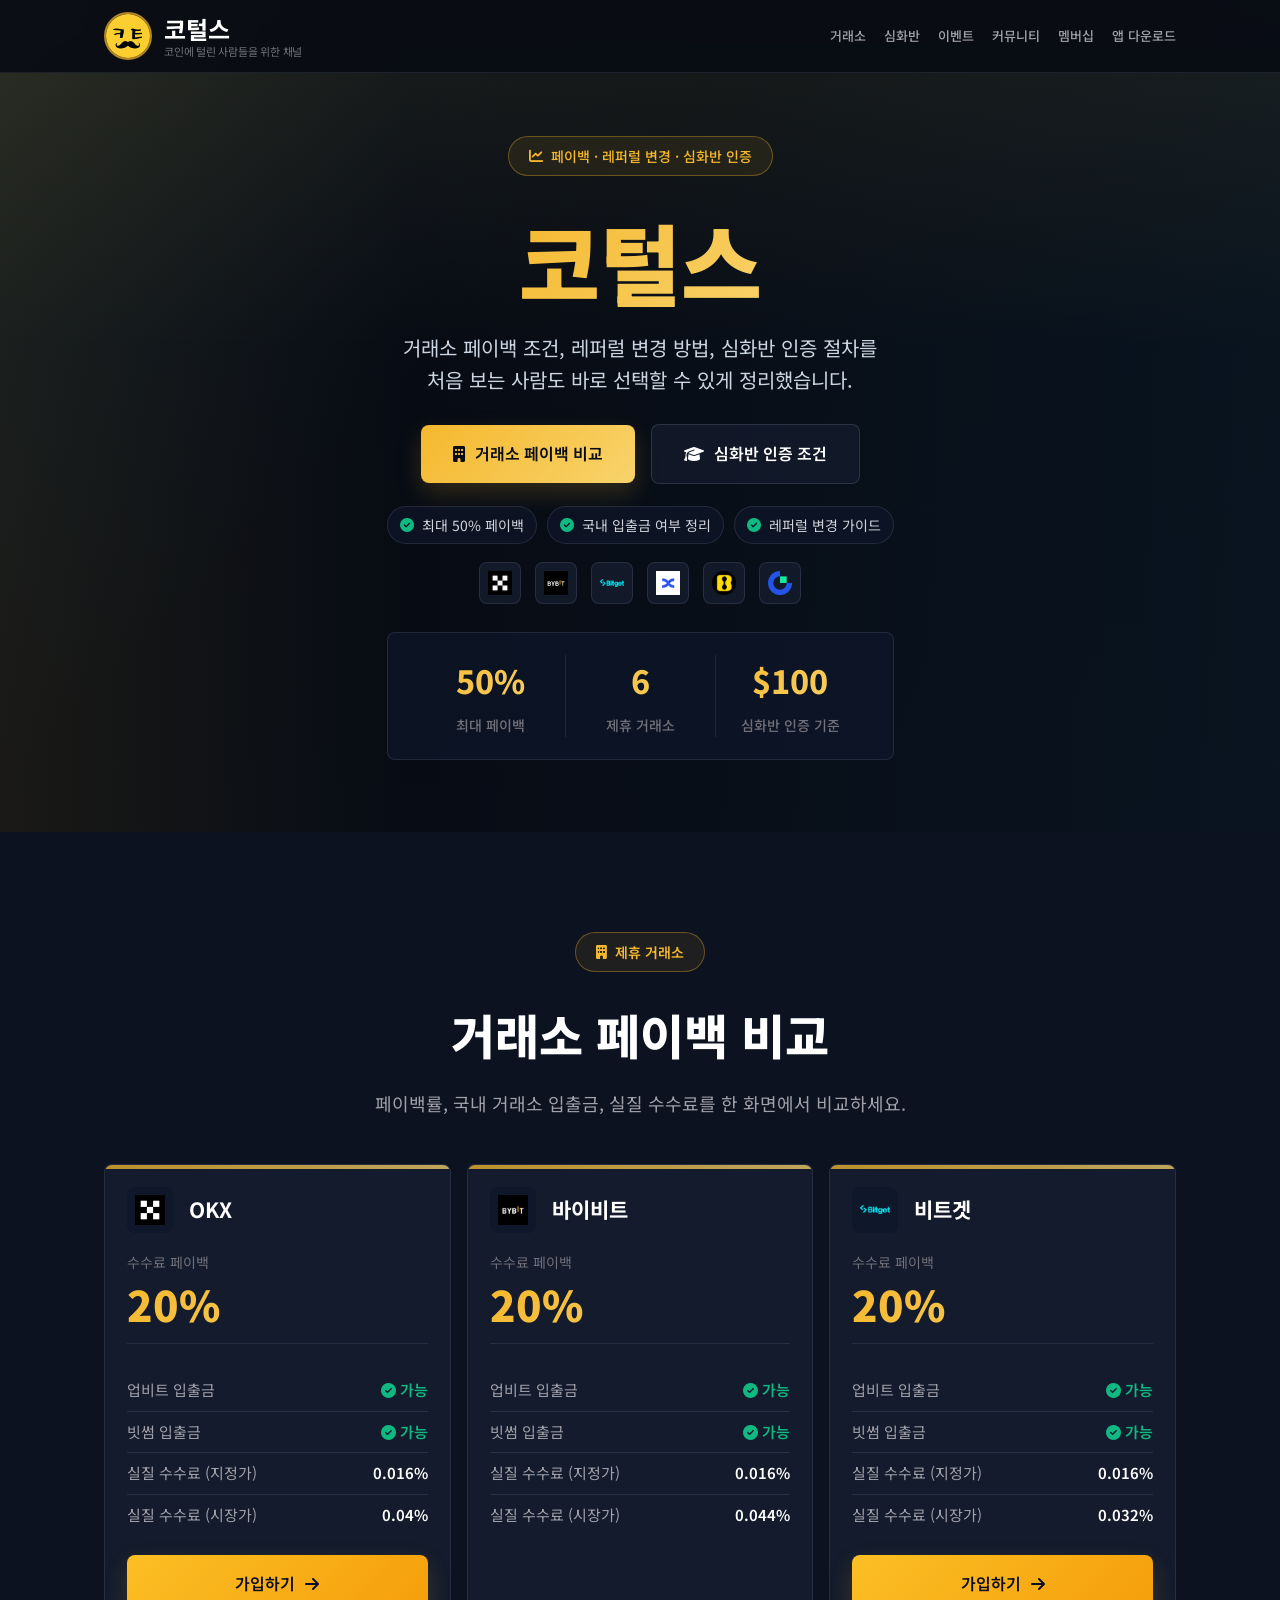
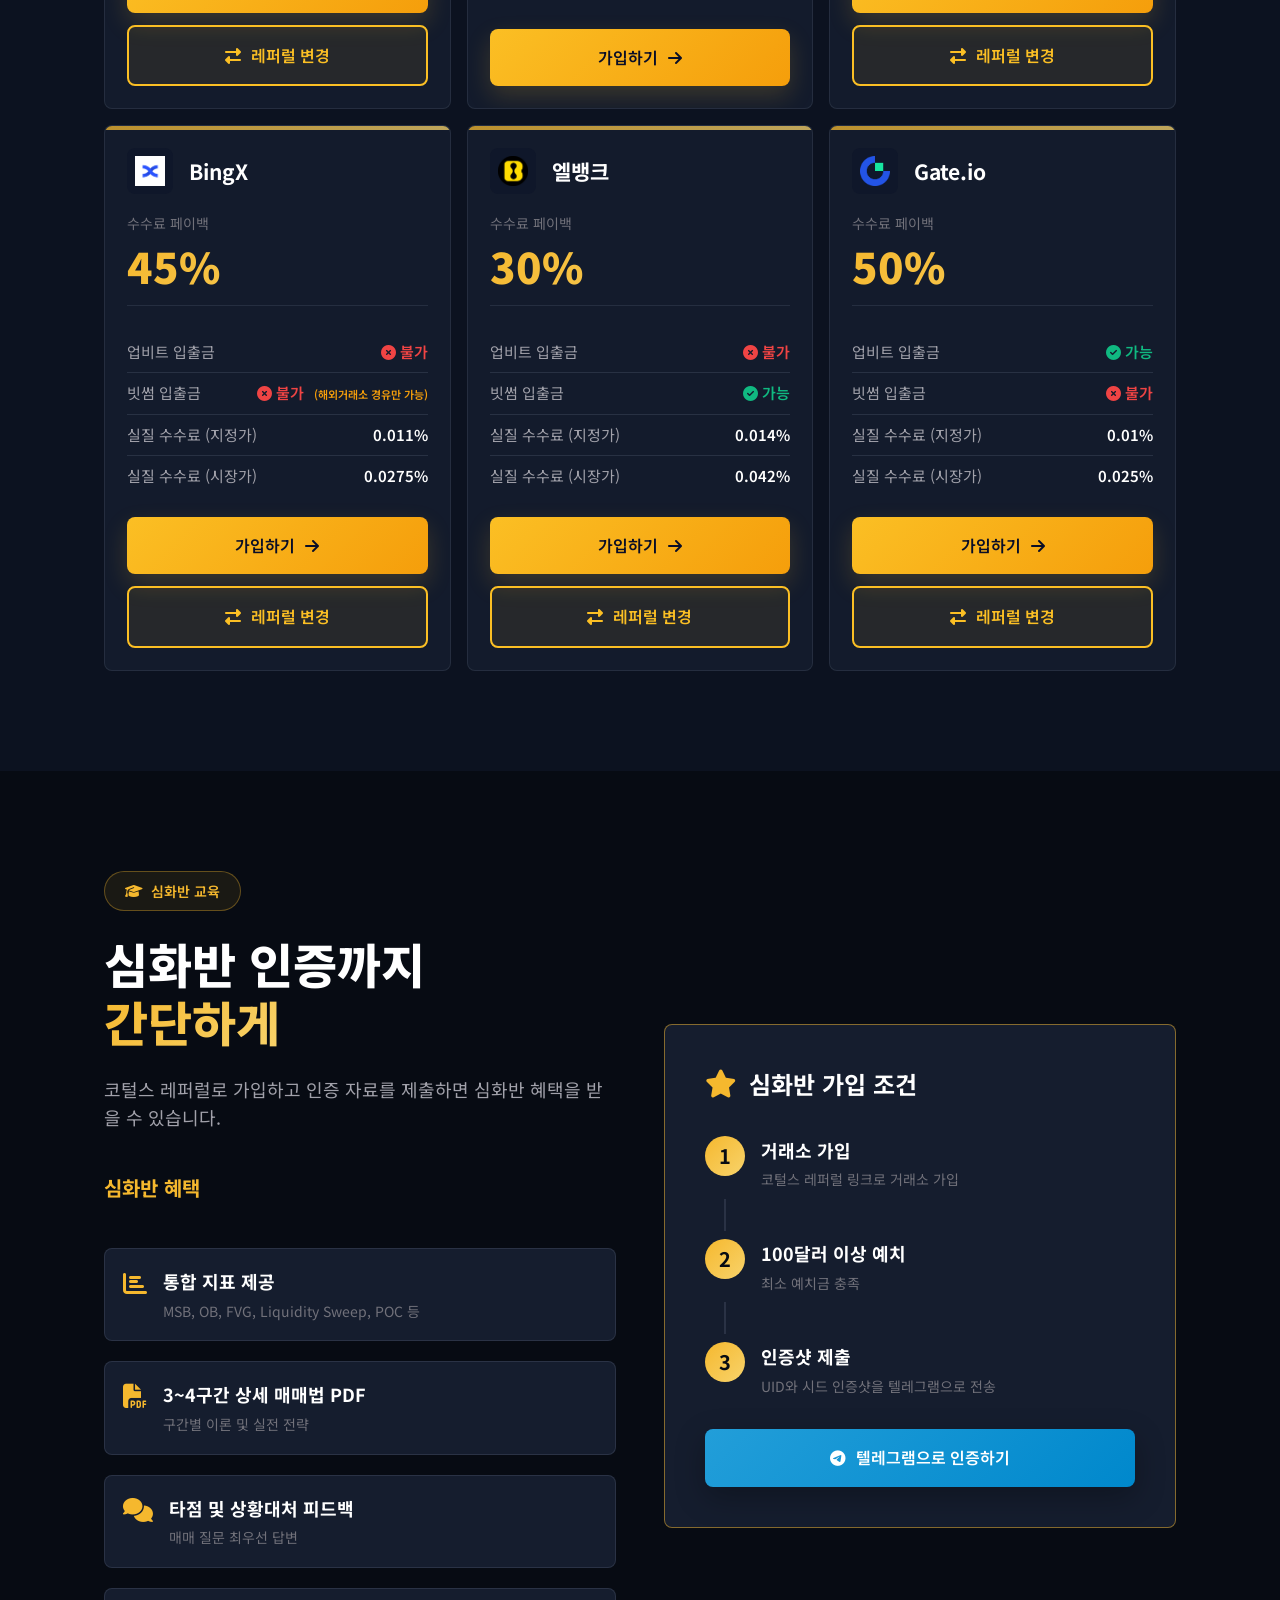
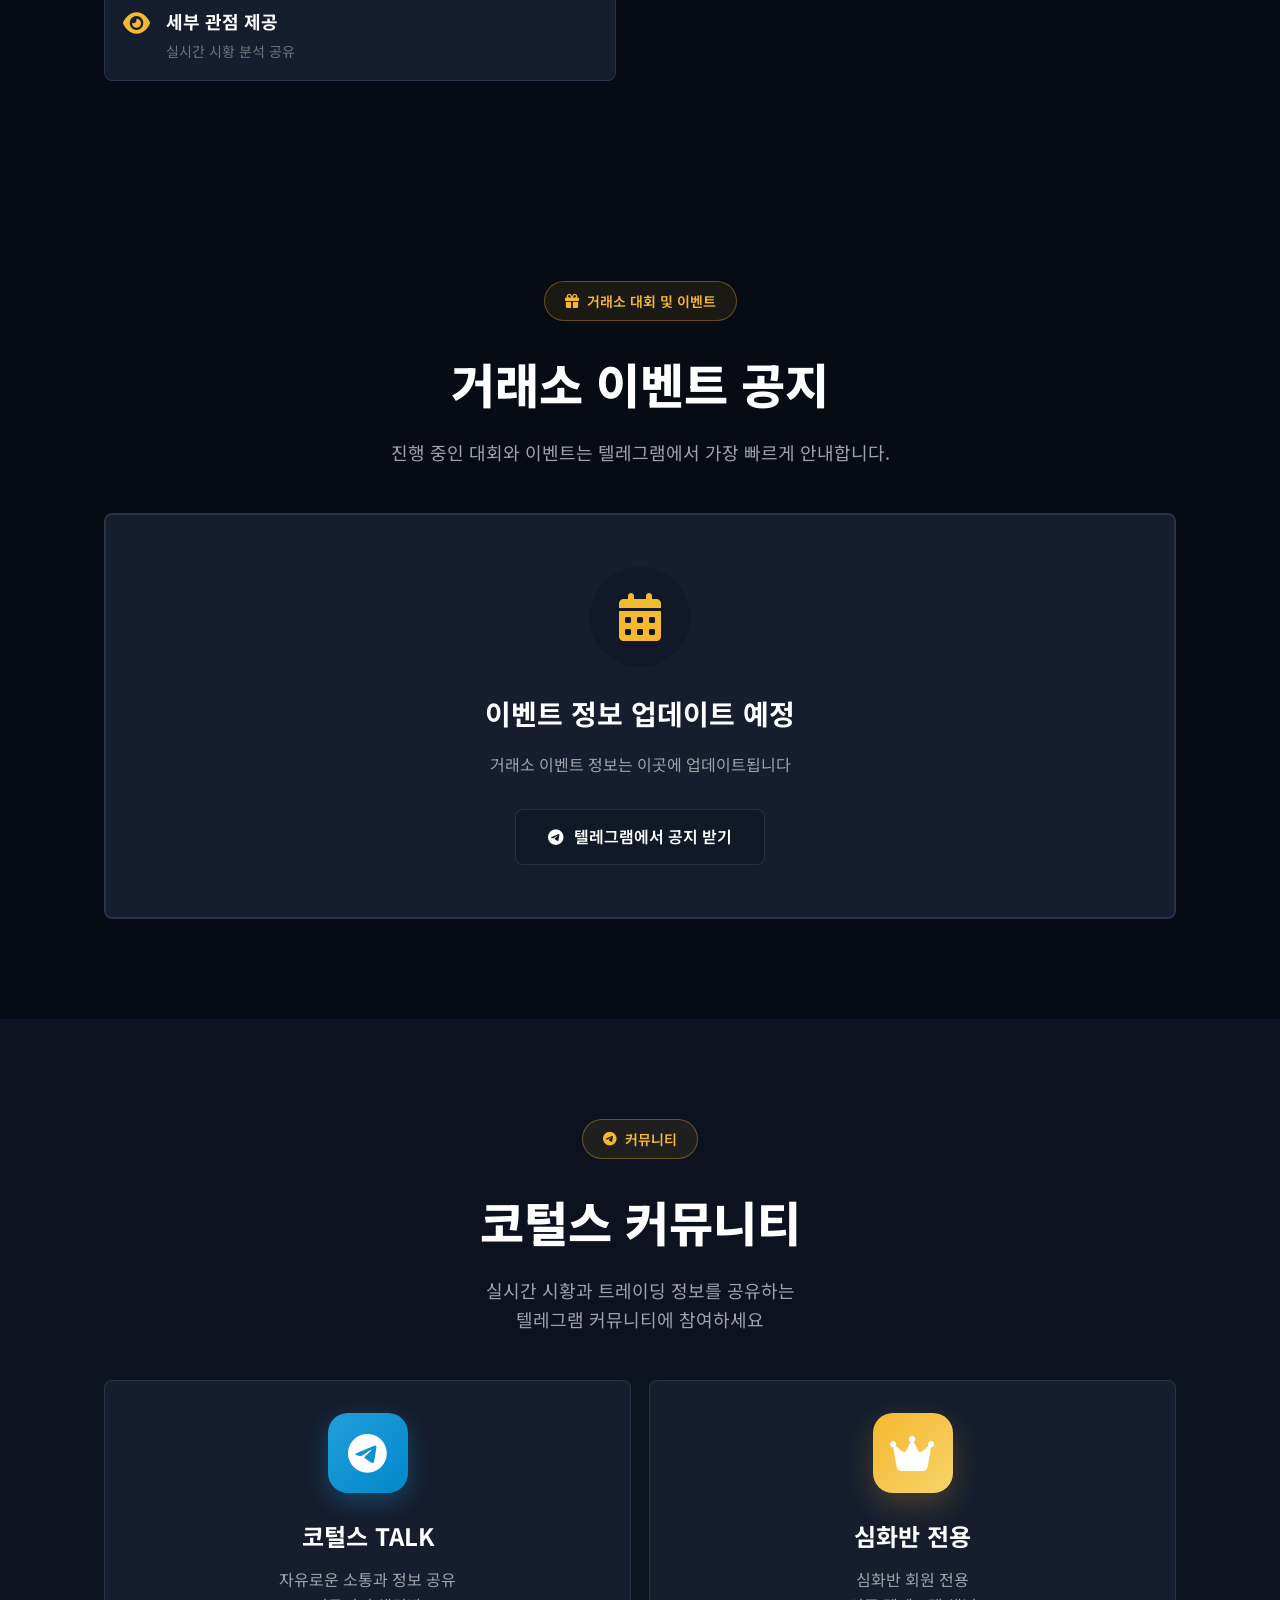
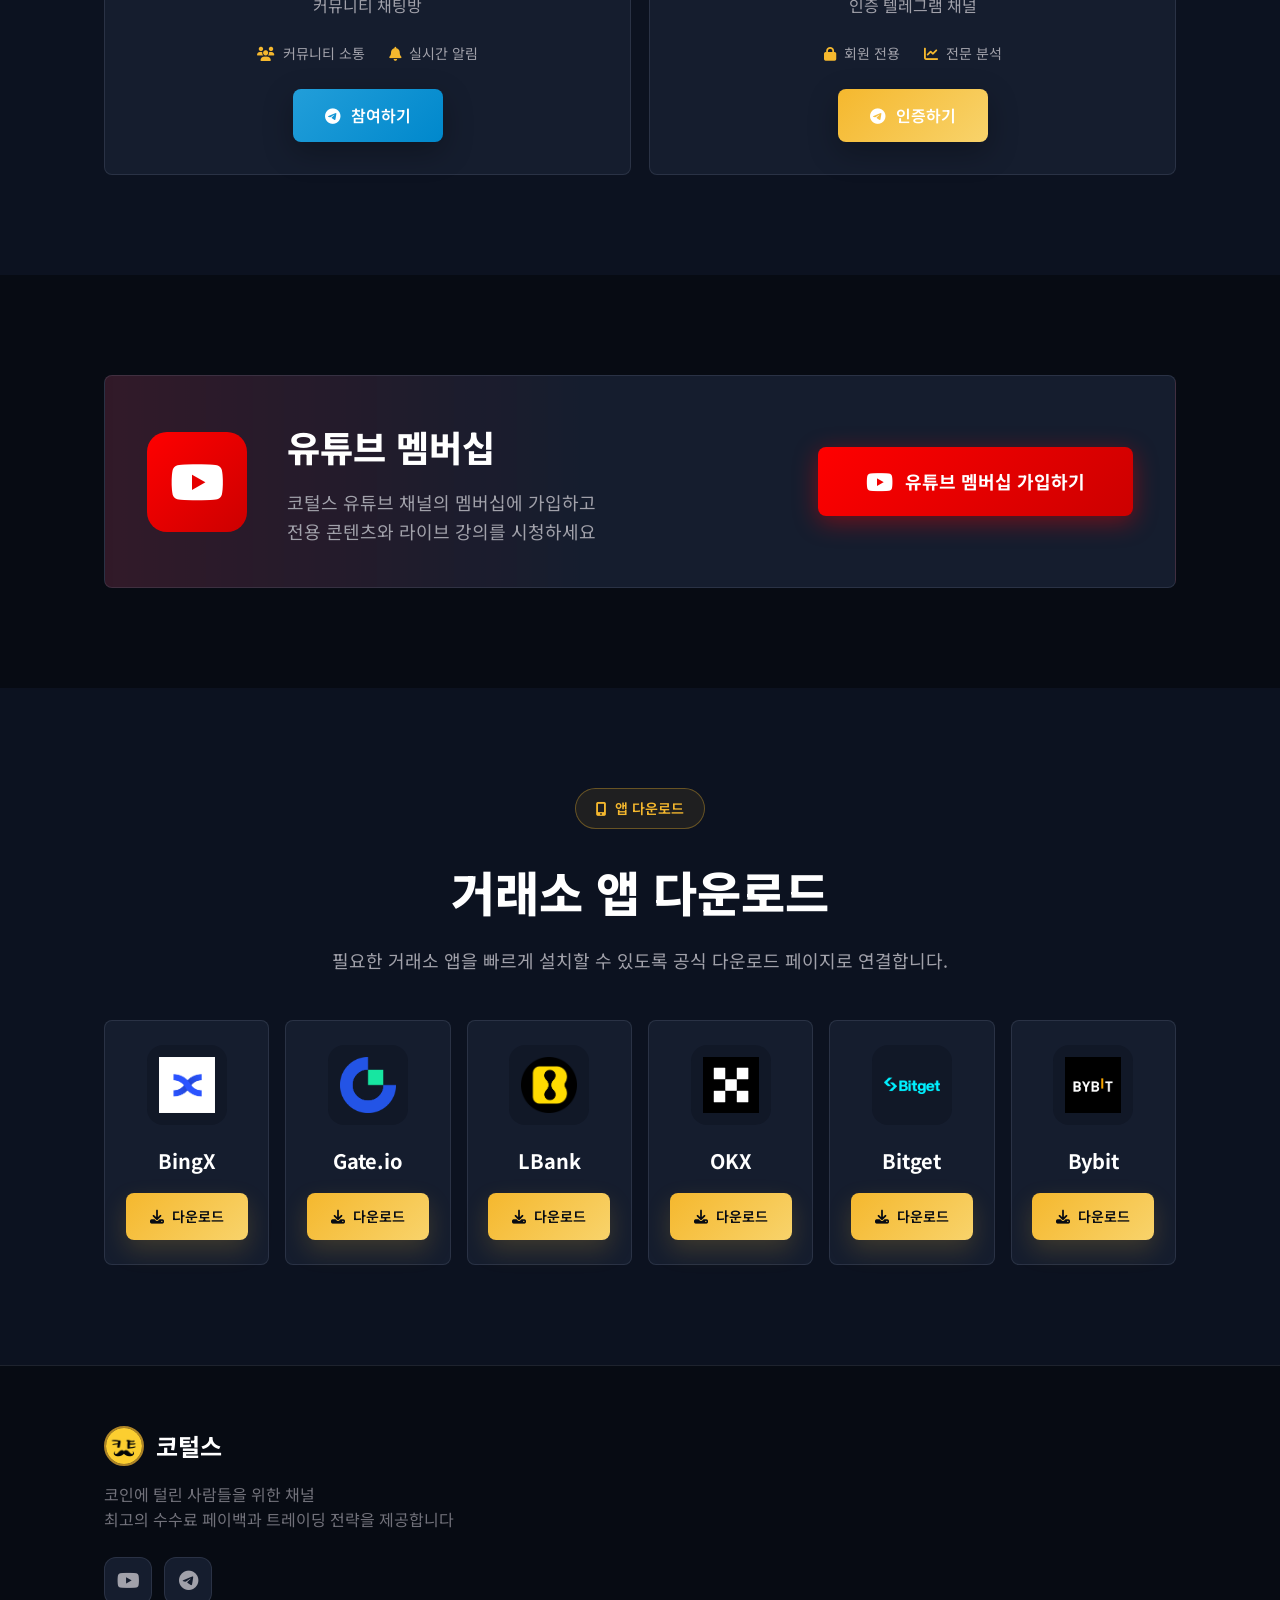
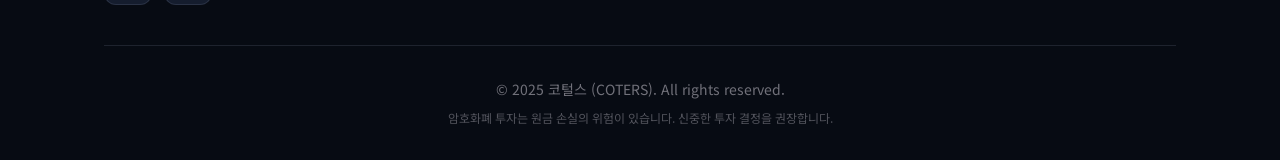
==== commit 25988acb: "Add Bybit exchange listing" ====
--- a/index.html
+++ b/index.html
@@ -15,7 +15,7 @@
     <link rel="stylesheet" href="https://cdn.jsdelivr.net/npm/@fortawesome/fontawesome-free@6.4.0/css/all.min.css">
     
     <!-- CSS -->
-    <link rel="stylesheet" href="css/style.css">
+    <link rel="stylesheet" href="css/style.css?v=20260821">
 </head>
 <body>
     <!-- Header -->
@@ -89,6 +89,7 @@
                 </div>
                 <div class="hero-exchange-strip" aria-label="지원 거래소">
                     <img src="images/okx-logo.webp" alt="OKX">
+                    <img src="images/bybit-logo.jpg" alt="Bybit">
                     <img src="images/bitget-logo.png" alt="Bitget">
                     <img src="images/bingx-logo-new.png" alt="BingX">
                     <img src="images/lbank-logo-final.png" alt="LBank">
@@ -101,7 +102,7 @@
                     </div>
                     <div class="stat-divider"></div>
                     <div class="stat-item">
-                        <div class="stat-number">5</div>
+                        <div class="stat-number">6</div>
                         <div class="stat-label">제휴 거래소</div>
                     </div>
                     <div class="stat-divider"></div>
@@ -167,6 +168,44 @@
                         <a href="referral-okx.html" class="exchange-btn secondary">
                             <i class="fas fa-exchange-alt"></i>
                             <span>레퍼럴 변경</span>
+                        </a>
+                    </div>
+                </div>
+
+                <!-- Bybit -->
+                <div class="exchange-card" data-exchange="bybit">
+                    <div class="exchange-header">
+                        <div class="exchange-logo">
+                            <img src="images/bybit-logo.jpg" alt="Bybit">
+                        </div>
+                        <h3 class="exchange-name">바이비트</h3>
+                    </div>
+                    <div class="exchange-payback">
+                        <div class="payback-label">수수료 페이백</div>
+                        <div class="payback-rate">20%</div>
+                    </div>
+                    <div class="exchange-info">
+                        <div class="info-row">
+                            <span class="info-label">업비트 입출금</span>
+                            <span class="info-value success"><i class="fas fa-check-circle"></i> 가능</span>
+                        </div>
+                        <div class="info-row">
+                            <span class="info-label">빗썸 입출금</span>
+                            <span class="info-value success"><i class="fas fa-check-circle"></i> 가능</span>
+                        </div>
+                        <div class="info-row">
+                            <span class="info-label">실질 수수료 (지정가)</span>
+                            <span class="info-value">0.016%</span>
+                        </div>
+                        <div class="info-row">
+                            <span class="info-label">실질 수수료 (시장가)</span>
+                            <span class="info-value">0.044%</span>
+                        </div>
+                    </div>
+                    <div class="exchange-buttons">
+                        <a href="https://partner.bybit.com/b/COTERS" target="_blank" rel="noopener noreferrer" class="exchange-btn primary">
+                            <span>가입하기</span>
+                            <i class="fas fa-arrow-right"></i>
                         </a>
                     </div>
                 </div>
@@ -624,6 +663,17 @@
                         다운로드
                     </a>
                 </div>
+
+                <div class="app-card">
+                    <div class="app-icon">
+                        <img src="images/bybit-logo.jpg" alt="Bybit">
+                    </div>
+                    <h3 class="app-name">Bybit</h3>
+                    <a href="https://www.bybit.com/en/download" target="_blank" rel="noopener noreferrer" class="btn-app-download">
+                        <i class="fas fa-download"></i>
+                        다운로드
+                    </a>
+                </div>
             </div>
         </div>
     </section>
--- a/css/style.css
+++ b/css/style.css
@@ -1750,7 +1750,7 @@
 }
 
 .exchanges-grid {
-    grid-template-columns: repeat(auto-fit, minmax(240px, 1fr));
+    grid-template-columns: repeat(3, minmax(0, 1fr));
     gap: 16px;
 }
 
@@ -1873,7 +1873,17 @@
     background: #070b13;
 }
 
+@media (max-width: 900px) {
+    .exchanges-grid {
+        grid-template-columns: repeat(2, minmax(0, 1fr));
+    }
+}
+
 @media (max-width: 768px) {
+    .exchanges-grid {
+        grid-template-columns: 1fr;
+    }
+
     .header-content {
         height: 72px;
     }
